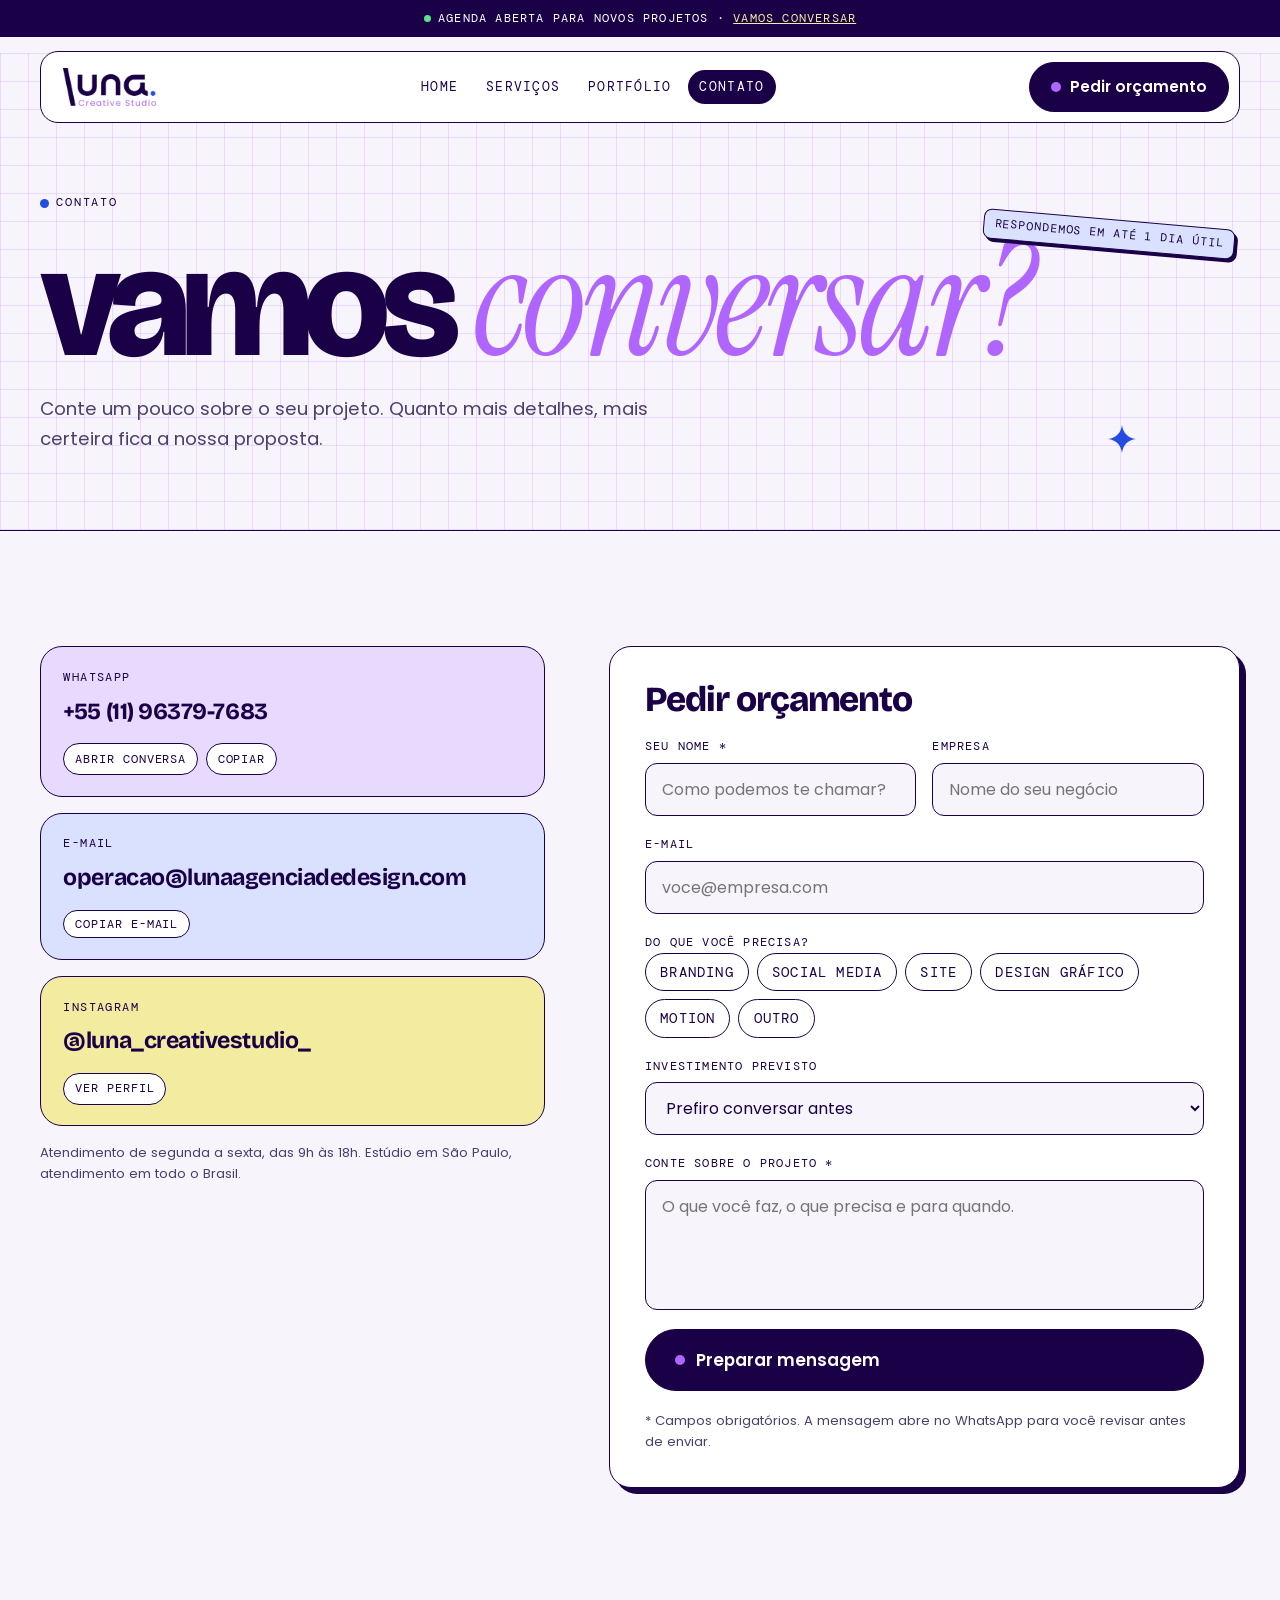
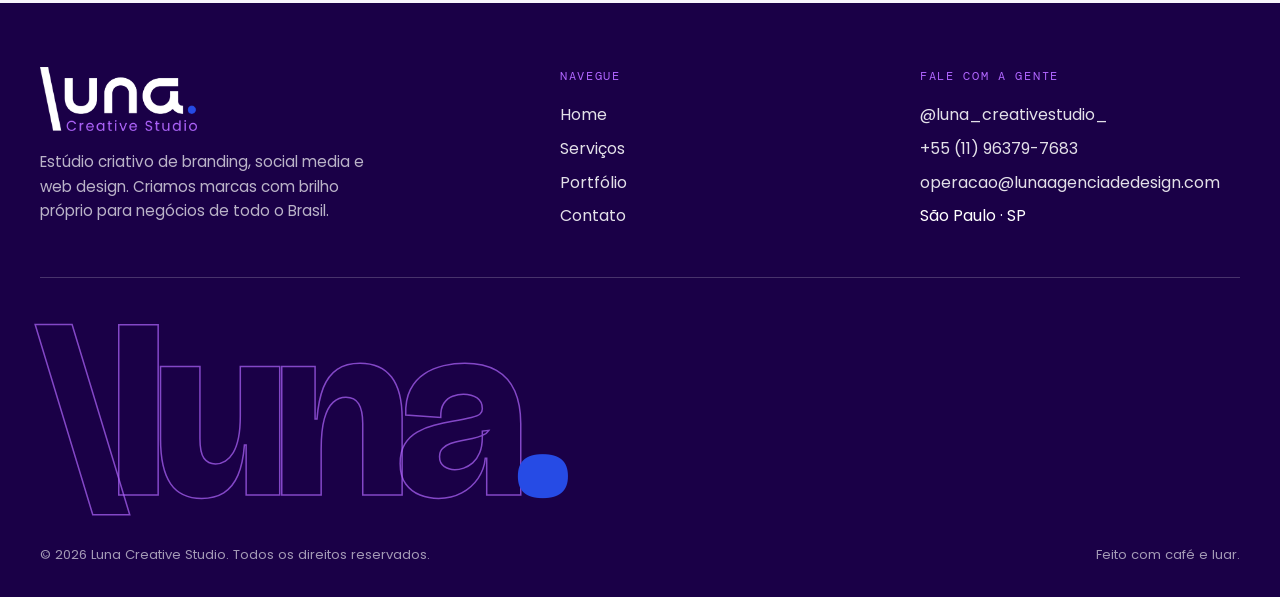
==== contato.html @ 19e63050 "Cria site da Luna Creative Studio: Home, Serviços, Portfólio e Contato Co-Authored-By: Claude Opus 5" ====
<!DOCTYPE html>
<html lang="pt-BR">
<head>
<meta charset="utf-8">
<meta name="viewport" content="width=device-width, initial-scale=1, viewport-fit=cover">
<title>Contato · Luna Creative Studio</title>
<meta name="description" content="Peça um orçamento para a Luna Creative Studio pelo WhatsApp, e-mail ou Instagram.">
<meta name="claude:viewport-fit-sides" content="cover">
<meta property="og:title" content="Contato · Luna Creative Studio">
<meta property="og:description" content="Peça um orçamento para a Luna Creative Studio pelo WhatsApp, e-mail ou Instagram.">
<meta property="og:image" content="assets/luna-3d.jpg">
<meta name="theme-color" content="#1a0047">
<link rel="icon" href="assets/favicon.svg" type="image/svg+xml">
<link rel="preconnect" href="https://fonts.googleapis.com">
<link rel="preconnect" href="https://fonts.gstatic.com" crossorigin>
<link rel="stylesheet" href="https://fonts.googleapis.com/css2?family=Bricolage+Grotesque:opsz,wght@12..96,300..800&family=DM+Mono:wght@400;500&family=Instrument+Serif:ital@0;1&family=Poppins:wght@400;500;600&display=swap">
<link rel="stylesheet" href="css/style.css">
</head>
<body>

<!-- ===== CABEÇALHO (igual em todas as páginas) ===== -->
<div class="topbar"><span class="dot"></span>Agenda aberta para novos projetos · <a href="contato.html">vamos conversar</a></div>
<header class="site-header">
  <div class="wrap">
    <nav class="nav" aria-label="Menu principal">
      <a class="nav__logo" href="index.html"><img src="assets/logo-luna.png" alt="Luna Creative Studio" width="955" height="389"></a>
      <button class="nav__toggle" type="button" aria-label="Abrir menu" aria-expanded="false"><span></span></button>
      <ul class="nav__links">
        <li><a href="index.html">Home</a></li>
        <li><a href="servicos.html">Serviços</a></li>
        <li><a href="portfolio.html">Portfólio</a></li>
        <li><a href="contato.html" aria-current="page">Contato</a></li>
        <li class="nav__mobile-cta"><a href="contato.html">Pedir orçamento →</a></li>
      </ul>
      <a class="btn btn--dark nav__cta" href="contato.html">Pedir orçamento</a>
    </nav>
  </div>
</header>

<main>
<section class="page-hero grid-paper">
  <div class="wrap page-hero__inner">
    <svg class="deco deco--star1" viewBox="0 0 24 24" aria-hidden="true"><path d="M12 0c1 7 5 11 12 12-7 1-11 5-12 12-1-7-5-11-12-12 7-1 11-5 12-12z" fill="#264be5"/></svg>
    <span class="sticker">Respondemos em até 1 dia útil</span>
    <span class="eyebrow">Contato</span>
    <h1 class="page-hero__title">vamos <span class="serif">conversar?</span></h1>
    <p class="lead">Conte um pouco sobre o seu projeto. Quanto mais detalhes, mais certeira fica a nossa proposta.</p>
  </div>
</section>

<section class="section">
  <div class="wrap contact">
    <div class="contact-cards">
      <div class="contact-card">
        <span class="contact-card__label">WhatsApp</span>
        <span class="contact-card__value">+55 (11) 96379-7683</span>
        <div class="contact-card__actions">
          <a class="mini-btn" href="https://wa.me/5511963797683" target="_blank" rel="noopener">Abrir conversa</a>
          <button class="mini-btn" type="button" data-copy="+55 11 96379-7683">Copiar</button>
        </div>
      </div>
      <div class="contact-card">
        <span class="contact-card__label">E-mail</span>
        <span class="contact-card__value">operacao@lunaagenciadedesign.com</span>
        <div class="contact-card__actions">
          <button class="mini-btn" type="button" data-copy="operacao@lunaagenciadedesign.com">Copiar e-mail</button>
        </div>
      </div>
      <div class="contact-card">
        <span class="contact-card__label">Instagram</span>
        <span class="contact-card__value">@luna_creativestudio_</span>
        <div class="contact-card__actions">
          <a class="mini-btn" href="https://instagram.com/luna_creativestudio_" target="_blank" rel="noopener">Ver perfil</a>
        </div>
      </div>
      <p class="form__note">Atendimento de segunda a sexta, das 9h às 18h. Estúdio em São Paulo, atendimento em todo o Brasil.</p>
    </div>

    <form class="form" id="form-contato" novalidate>
      <h2>Pedir orçamento</h2>
      <div class="form__row">
        <div class="field"><label for="nome">Seu nome *</label><input id="nome" name="nome" type="text" autocomplete="name" placeholder="Como podemos te chamar?"></div>
        <div class="field"><label for="empresa">Empresa</label><input id="empresa" name="empresa" type="text" autocomplete="organization" placeholder="Nome do seu negócio"></div>
      </div>
      <div class="field"><label for="email">E-mail</label><input id="email" name="email" type="email" autocomplete="email" placeholder="voce@empresa.com"></div>
      <fieldset class="field">
        <legend>Do que você precisa?</legend>
        <div class="pills">
          <label class="pill"><input type="checkbox" id="s-branding" name="servico" value="Branding"><span>Branding</span></label>
          <label class="pill"><input type="checkbox" id="s-social" name="servico" value="Social media"><span>Social media</span></label>
          <label class="pill"><input type="checkbox" id="s-web" name="servico" value="Site"><span>Site</span></label>
          <label class="pill"><input type="checkbox" id="s-grafico" name="servico" value="Design gráfico"><span>Design gráfico</span></label>
          <label class="pill"><input type="checkbox" id="s-motion" name="servico" value="Motion"><span>Motion</span></label>
          <label class="pill"><input type="checkbox" id="s-outro" name="servico" value="Outro"><span>Outro</span></label>
        </div>
      </fieldset>
      <div class="field">
        <label for="orcamento">Investimento previsto</label>
        <select id="orcamento" name="orcamento">
          <option value="">Prefiro conversar antes</option>
          <option>Até R$ 3 mil</option>
          <option>R$ 3 mil a R$ 8 mil</option>
          <option>R$ 8 mil a R$ 15 mil</option>
          <option>Acima de R$ 15 mil</option>
        </select>
      </div>
      <div class="field"><label for="mensagem">Conte sobre o projeto *</label><textarea id="mensagem" name="mensagem" placeholder="O que você faz, o que precisa e para quando."></textarea></div>
      <p class="form__error" role="alert" hidden></p>
      <button class="btn btn--dark btn--big" type="submit">Preparar mensagem</button>
      <div class="form__done" id="form-done" hidden>
        <strong>Sua mensagem está pronta.</strong>
        <span>Toque no botão abaixo para enviá-la pelo WhatsApp da Luna.</span>
        <a class="btn btn--dark" href="#" target="_blank" rel="noopener">Enviar pelo WhatsApp</a>
      </div>
      <p class="form__note">* Campos obrigatórios. A mensagem abre no WhatsApp para você revisar antes de enviar.</p>
    </form>
  </div>
</section>
</main>

<!-- ===== RODAPÉ (igual em todas as páginas) ===== -->
<footer class="site-footer">
  <div class="wrap">
    <div class="footer__grid">
      <div class="footer__brand">
        <img src="assets/logo-luna-branco.png" alt="Luna Creative Studio" width="955" height="389" loading="lazy">
        <p>Estúdio criativo de branding, social media e web design. Criamos marcas com brilho próprio para negócios de todo o Brasil.</p>
      </div>
      <div>
        <p class="footer__title">Navegue</p>
        <ul class="footer__list">
          <li><a href="index.html">Home</a></li>
          <li><a href="servicos.html">Serviços</a></li>
          <li><a href="portfolio.html">Portfólio</a></li>
          <li><a href="contato.html">Contato</a></li>
        </ul>
      </div>
      <div>
        <p class="footer__title">Fale com a gente</p>
        <ul class="footer__list">
          <li><a href="https://instagram.com/luna_creativestudio_" target="_blank" rel="noopener">@luna_creativestudio_</a></li>
          <li><a href="https://wa.me/5511963797683" target="_blank" rel="noopener">+55 (11) 96379-7683</a></li>
          <li><a href="mailto:operacao@lunaagenciadedesign.com">operacao@lunaagenciadedesign.com</a></li>
          <li>São Paulo · SP</li>
        </ul>
      </div>
    </div>
    <p class="footer__big" aria-hidden="true">\luna<span>.</span></p>
    <div class="footer__bottom">
      <span>© <span data-year>2026</span> Luna Creative Studio. Todos os direitos reservados.</span>
      <span>Feito com café e luar.</span>
    </div>
  </div>
</footer>
<script src="js/main.js"></script>
</body>
</html>
---- css/style.css ----
/* =========================================================
   LUNA CREATIVE STUDIO — estilos do site
   Conceito: "papel quadriculado de estúdio" + adesivos + tipografia grande.
   O ponto azul do logo vira o motivo que se repete nos botões.
   ========================================================= */

:root {
  /* Cores da marca (tiradas do logo) */
  --ink: #1a0047;        /* roxo profundo do "luna" */
  --lilac: #b065fe;      /* lilás do "Creative Studio" */
  --blue: #264be5;       /* azul do ponto */
  /* Tons de apoio */
  --paper: #f7f4fc;      /* fundo claro levemente lilás */
  --lilac-soft: #e7d9ff;
  --blue-soft: #d9e1ff;
  --moon: #f2eba0;       /* amarelo-lua, usado com moderação */
  --white: #ffffff;
  --line: rgba(26, 0, 71, 0.10);
  --muted: #4d3f6b;

  /* Fontes */
  --f-display: "Bricolage Grotesque", "Poppins", system-ui, sans-serif;
  --f-serif: "Instrument Serif", Georgia, "Times New Roman", serif;
  --f-body: "Poppins", system-ui, -apple-system, "Segoe UI", sans-serif;
  --f-mono: "DM Mono", ui-monospace, "SFMono-Regular", Menlo, monospace;

  --radius: 22px;
  --border: 1.5px solid var(--ink);
  --shadow: 4px 4px 0 var(--ink);
  color-scheme: light;
}

* { box-sizing: border-box; }
html { scroll-behavior: smooth; }
body {
  margin: 0;
  background: var(--paper);
  color: var(--ink);
  font-family: var(--f-body);
  font-size: 16px;
  line-height: 1.6;
  -webkit-font-smoothing: antialiased;
  overflow-x: hidden;
}
img { max-width: 100%; display: block; }
a { color: inherit; }
h1, h2, h3, h4 { margin: 0; text-wrap: balance; line-height: 1.02; }
p { margin: 0; }
:focus-visible { outline: 3px solid var(--blue); outline-offset: 3px; border-radius: 6px; }

.wrap {
  width: 100%;
  max-width: 1240px;
  margin-inline: auto;
  padding-left: max(20px, env(safe-area-inset-left, 0px));
  padding-right: max(20px, env(safe-area-inset-right, 0px));
}

/* ---------- Tipografia utilitária ---------- */
.eyebrow {
  font-family: var(--f-mono);
  font-size: 0.78rem;
  letter-spacing: 0.14em;
  text-transform: uppercase;
  display: inline-flex;
  align-items: center;
  gap: 0.6em;
}
.eyebrow::before {
  content: "";
  width: 9px; height: 9px;
  border-radius: 50%;
  background: var(--blue);
}
.serif { font-family: var(--f-serif); font-style: italic; font-weight: 400; letter-spacing: -0.01em; }
.section-title {
  font-family: var(--f-display);
  font-weight: 800;
  font-size: clamp(2.2rem, 5.5vw, 4.4rem);
  letter-spacing: -0.035em;
}
.section-title .serif { font-size: 1.08em; color: var(--lilac); }
.lead { font-size: clamp(1.02rem, 1.5vw, 1.15rem); color: var(--muted); max-width: 58ch; }

/* ---------- Fundo quadriculado ---------- */
.grid-paper {
  background-color: var(--paper);
  background-image:
    linear-gradient(rgba(176, 101, 254, 0.18) 1px, transparent 1px),
    linear-gradient(90deg, rgba(176, 101, 254, 0.18) 1px, transparent 1px);
  background-size: 28px 28px;
}

/* ---------- Botões (o ponto azul do logo) ---------- */
.btn {
  display: inline-flex;
  align-items: center;
  gap: 0.65em;
  padding: 0.8em 1.35em;
  border: var(--border);
  border-radius: 999px;
  background: var(--white);
  color: var(--ink);
  font-family: var(--f-body);
  font-weight: 600;
  font-size: 0.95rem;
  text-decoration: none;
  cursor: pointer;
  transition: transform 0.18s ease, box-shadow 0.18s ease, background 0.18s ease;
  white-space: nowrap;
}
.btn::before {
  content: "";
  width: 10px; height: 10px;
  border-radius: 50%;
  background: var(--blue);
  flex: none;
  transition: transform 0.25s ease;
}
.btn:hover { transform: translate(-2px, -2px); box-shadow: var(--shadow); }
.btn:hover::before { transform: scale(1.35); }
.btn--dark { background: var(--ink); color: var(--white); }
.btn--dark::before { background: var(--lilac); }
.btn--dark:hover { box-shadow: 4px 4px 0 var(--lilac); }
.btn--lilac { background: var(--lilac); color: var(--ink); }
.btn--big { font-size: 1.05rem; padding: 1em 1.7em; }

/* ---------- Adesivos / etiquetas ---------- */
.sticker {
  display: inline-block;
  font-family: var(--f-mono);
  font-size: 0.72rem;
  line-height: 1.35;
  letter-spacing: 0.08em;
  text-transform: uppercase;
  padding: 0.55em 0.9em;
  border: var(--border);
  border-radius: 8px;
  background: var(--blue-soft);
  box-shadow: 3px 3px 0 var(--ink);
}
.sticker--lilac { background: var(--lilac-soft); }
.sticker--moon { background: var(--moon); }
.chip {
  display: inline-block;
  font-family: var(--f-mono);
  font-size: 0.72rem;
  letter-spacing: 0.08em;
  text-transform: uppercase;
  padding: 0.35em 0.8em;
  border: 1px solid currentColor;
  border-radius: 999px;
}

/* =========================================================
   CABEÇALHO
   ========================================================= */
.topbar {
  background: var(--ink);
  color: var(--white);
  font-family: var(--f-mono);
  font-size: 0.75rem;
  letter-spacing: 0.1em;
  text-transform: uppercase;
  text-align: center;
  padding: 0.55rem 1rem;
}
.topbar a { color: var(--moon); }
.topbar .dot { display: inline-block; width: 7px; height: 7px; border-radius: 50%; background: #5ee08a; margin-right: 0.6em; vertical-align: middle; animation: pulse 2s infinite; }
@keyframes pulse { 50% { opacity: 0.3; } }

.site-header {
  position: sticky;
  top: env(safe-area-inset-top, 0px);
  z-index: 50;
  padding-block: 14px;
  pointer-events: none;
}
.nav {
  pointer-events: auto;
  display: flex;
  align-items: center;
  justify-content: space-between;
  gap: 1.5rem;
  background: var(--white);
  border: var(--border);
  border-radius: 18px;
  padding: 10px 10px 10px 22px;
}
.nav__logo img { height: 38px; width: auto; }
.nav__links { display: flex; align-items: center; gap: 0.3rem; list-style: none; margin: 0; padding: 0; }
.nav__links a {
  display: block;
  font-family: var(--f-mono);
  font-size: 0.8rem;
  letter-spacing: 0.1em;
  text-transform: uppercase;
  text-decoration: none;
  padding: 0.55em 0.9em;
  border-radius: 999px;
  transition: background 0.15s;
}
.nav__links a:hover { background: var(--lilac-soft); }
.nav__links a[aria-current="page"] { background: var(--ink); color: var(--white); }
.nav__toggle {
  display: none;
  border: var(--border);
  background: var(--paper);
  border-radius: 12px;
  width: 46px; height: 46px;
  cursor: pointer;
  position: relative;
}
.nav__toggle span, .nav__toggle span::before, .nav__toggle span::after {
  position: absolute; left: 12px; right: 12px; height: 2px; background: var(--ink); content: ""; transition: transform 0.2s;
}
.nav__toggle span { top: 50%; }
.nav__toggle span::before { top: -6px; left: 0; right: 0; }
.nav__toggle span::after { top: 6px; left: 0; right: 0; }
.nav.is-open .nav__toggle span { background: transparent; }
.nav.is-open .nav__toggle span::before { transform: translateY(6px) rotate(45deg); }
.nav.is-open .nav__toggle span::after { transform: translateY(-6px) rotate(-45deg); }

@media (max-width: 860px) {
  .nav { flex-wrap: wrap; padding-left: 16px; }
  .nav__toggle { display: block; }
  .nav__cta { display: none; }
  .nav__links {
    display: none;
    width: 100%;
    flex-direction: column;
    align-items: stretch;
    padding-block: 0.5rem 0.4rem;
  }
  .nav.is-open .nav__links { display: flex; }
  .nav__links a { font-size: 1rem; padding: 0.8em 1em; }
  .nav__links .nav__mobile-cta { display: block; margin-top: 0.4rem; }
}
.nav__mobile-cta { display: none; }

/* =========================================================
   HOME — HERO
   ========================================================= */
.hero {
  position: relative;
  margin-top: -84px;          /* fica atrás do cabeçalho */
  padding-top: 130px;
  padding-bottom: 70px;
  overflow: hidden;
  border-bottom: var(--border);
}
.hero__inner { position: relative; display: grid; gap: 2rem; }
.hero__title {
  font-family: var(--f-display);
  font-weight: 800;
  font-size: clamp(3.2rem, 11vw, 9.5rem);
  letter-spacing: -0.055em;
  line-height: 0.9;
  max-width: 11ch;
}
.hero__title .serif {
  font-size: 1.12em;
  letter-spacing: -0.03em;
  color: var(--ink);
  position: relative;
  padding-inline: 0.08em;
  background: linear-gradient(transparent 22%, var(--lilac-soft) 22%, var(--lilac-soft) 88%, transparent 88%);
}
.hero__title .dot { color: var(--blue); }
.hero__bottom {
  display: flex;
  flex-wrap: wrap;
  align-items: flex-end;
  justify-content: space-between;
  gap: 2rem;
}
.hero__bottom .lead { color: var(--ink); max-width: 44ch; }
.hero__actions { display: flex; flex-wrap: wrap; gap: 0.8rem; }

.hero__note {
  position: absolute;
  top: 6%;
  right: 4%;
  transform: rotate(4deg);
  max-width: 220px;
}
.hero__tag { position: absolute; left: 66%; top: 38%; transform: rotate(-6deg); }

/* Selo giratório */
.badge {
  position: absolute;
  right: 6%;
  bottom: 22%;
  width: clamp(120px, 14vw, 170px);
  aspect-ratio: 1;
  max-width: 100%;
}
.badge svg { width: 100%; height: 100%; animation: spin 18s linear infinite; }
.badge__center {
  position: absolute; inset: 0; margin: auto;
  width: 38%; height: 38%;
  border-radius: 50%;
  background: var(--blue);
  border: var(--border);
}
@keyframes spin { to { transform: rotate(360deg); } }

/* Lua e estrelas decorativas */
.deco { position: absolute; pointer-events: none; }
.deco--moon { width: 64px; top: 20%; left: 66%; animation: float 6s ease-in-out infinite; }
.deco--star1 { width: 28px; top: 62%; left: 4%; animation: twinkle 3s ease-in-out infinite; }
.deco--star2 { width: 20px; top: 12%; left: 40%; animation: twinkle 4s ease-in-out infinite 1s; }
@keyframes float { 50% { transform: translateY(-10px) rotate(-6deg); } }
@keyframes twinkle { 50% { transform: scale(0.6) rotate(45deg); opacity: 0.6; } }

@media (max-width: 860px) {
  .hero { padding-top: 120px; }
  .hero__note { position: static; transform: rotate(-2deg); justify-self: start; order: -1; }
  .hero__tag { display: none; }
  .badge { right: 0; bottom: auto; top: 0; width: 84px; }
  .hero .deco--moon, .hero .deco--star1 { display: none; }
}

/* ---------- Faixa rolante ---------- */
.marquee {
  background: var(--ink);
  color: var(--white);
  overflow: hidden;
  border-bottom: var(--border);
  padding-block: 0.9rem;
}
.marquee--lilac { background: var(--lilac); color: var(--ink); }
.marquee__track {
  display: flex;
  width: max-content;
  animation: marquee 32s linear infinite;
}
.marquee__group { display: flex; align-items: center; gap: 2rem; padding-right: 2rem; }
.marquee__item {
  font-family: var(--f-display);
  font-weight: 700;
  font-size: clamp(1.1rem, 2.2vw, 1.6rem);
  letter-spacing: -0.01em;
  white-space: nowrap;
}
.marquee__item.serif { font-family: var(--f-serif); font-weight: 400; font-size: clamp(1.3rem, 2.6vw, 1.9rem); }
.marquee__sep { width: 12px; height: 12px; border-radius: 50%; background: var(--blue); flex: none; }
.marquee--lilac .marquee__sep { background: var(--ink); }
@keyframes marquee { to { transform: translateX(-50%); } }

/* =========================================================
   SEÇÕES GERAIS
   ========================================================= */
.section { padding-block: clamp(4rem, 9vw, 7.5rem); }
.section__head {
  display: flex;
  flex-wrap: wrap;
  align-items: flex-end;
  justify-content: space-between;
  gap: 1.5rem 3rem;
  margin-bottom: clamp(2rem, 5vw, 3.5rem);
}
.section__head > div { display: grid; gap: 1rem; min-width: 0; }

/* ---------- Sobre (home) ---------- */
.about { display: grid; grid-template-columns: 1.25fr 1fr; gap: clamp(2rem, 5vw, 4.5rem); align-items: center; }
.about__statement {
  font-family: var(--f-display);
  font-weight: 600;
  font-size: clamp(1.6rem, 3.3vw, 2.6rem);
  line-height: 1.18;
  letter-spacing: -0.025em;
  margin-top: 1.2rem;
}
.hl { padding: 0 0.25em; border-radius: 0.4em; border: 1.5px solid var(--ink); white-space: nowrap; }
.hl--lilac { background: var(--lilac-soft); }
.hl--blue { background: var(--blue-soft); }
.hl--moon { background: var(--moon); }
.about__visual { position: relative; }
.about__visual img {
  border: var(--border);
  border-radius: var(--radius);
  height: auto;
  width: 100%;
}
.about__visual .sticker { position: absolute; left: -14px; bottom: 26px; transform: rotate(-5deg); }
.stats { display: grid; grid-template-columns: repeat(3, 1fr); gap: 1rem; margin-top: 2.4rem; }
.stat { border-top: var(--border); padding-top: 0.8rem; }
.stat__num { font-family: var(--f-display); font-weight: 800; font-size: clamp(2rem, 4vw, 2.9rem); letter-spacing: -0.04em; line-height: 1; }
.stat__label { font-size: 0.85rem; color: var(--muted); margin-top: 0.3rem; }
@media (max-width: 860px) {
  .about { grid-template-columns: 1fr; }
  .about__visual { max-width: 460px; }
}

/* ---------- Cartões de serviço (home) ---------- */
.service-cards { display: grid; grid-template-columns: repeat(3, 1fr); gap: 1.2rem; }
.service-card {
  display: flex;
  flex-direction: column;
  gap: 1rem;
  border: var(--border);
  border-radius: var(--radius);
  padding: 1.6rem;
  text-decoration: none;
  transition: transform 0.2s, box-shadow 0.2s;
  min-width: 0;
}
.service-card:hover { transform: translate(-3px, -3px) rotate(-0.6deg); box-shadow: 6px 6px 0 var(--ink); }
.service-card--lilac { background: var(--lilac-soft); }
.service-card--blue { background: var(--blue-soft); }
.service-card--moon { background: var(--moon); }
.service-card__art {
  height: 170px;
  border: var(--border);
  border-radius: 14px;
  background: var(--white);
  position: relative;
  overflow: hidden;
}
.service-card h3 { font-family: var(--f-display); font-weight: 800; font-size: 1.7rem; letter-spacing: -0.03em; }
.service-card p { font-size: 0.95rem; color: var(--muted); }
.service-card__more { margin-top: auto; font-family: var(--f-mono); font-size: 0.78rem; letter-spacing: 0.1em; text-transform: uppercase; display: flex; align-items: center; gap: 0.5em; }
.service-card__more::after { content: "→"; transition: transform 0.2s; }
.service-card:hover .service-card__more::after { transform: translateX(5px); }
@media (max-width: 900px) { .service-cards { grid-template-columns: 1fr; } .service-card__art { height: 150px; } }

/* Ilustrações geométricas dentro dos cartões */
.art-shape { position: absolute; border: var(--border); }
.art-brand .s1 { width: 90px; height: 90px; border-radius: 50%; background: var(--lilac); left: 18%; top: 22%; }
.art-brand .s2 { width: 90px; height: 90px; background: var(--blue); left: 42%; top: 34%; border-radius: 0 50% 50% 50%; }
.art-brand .s3 { width: 46px; height: 46px; background: var(--moon); right: 14%; top: 18%; transform: rotate(18deg); }
.art-social .s1 { width: 92px; height: 130px; border-radius: 14px; background: var(--paper); left: 14%; top: 28px; transform: rotate(-8deg); }
.art-social .s2 { width: 92px; height: 130px; border-radius: 14px; background: var(--lilac); left: 38%; top: 16px; transform: rotate(4deg); }
.art-social .s3 { width: 92px; height: 130px; border-radius: 14px; background: var(--ink); right: 10%; top: 34px; transform: rotate(10deg); }
.art-social .heart { position: absolute; left: 47%; top: 52px; color: var(--white); font-size: 2rem; transform: rotate(4deg); }
.art-web .s1 { left: 10%; right: 10%; top: 24px; bottom: -2px; border-radius: 12px 12px 0 0; background: var(--paper); }
.art-web .bar { position: absolute; left: 10%; right: 10%; top: 24px; height: 24px; border-bottom: var(--border); display: flex; gap: 5px; align-items: center; padding-left: 10px; }
.art-web .bar i { width: 8px; height: 8px; border-radius: 50%; border: 1.5px solid var(--ink); }
.art-web .s2 { left: 18%; top: 64px; width: 40%; height: 14px; border-radius: 99px; background: var(--ink); border: 0; }
.art-web .s3 { left: 18%; top: 88px; width: 28%; height: 10px; border-radius: 99px; background: var(--lilac); border: 0; }
.art-web .s4 { right: 18%; top: 62px; width: 64px; height: 64px; border-radius: 50%; background: var(--blue); }

/* =========================================================
   PORTFÓLIO — cartões de projeto
   ========================================================= */
.projects { display: grid; grid-template-columns: repeat(2, 1fr); gap: 1.4rem; }
.projects--three { grid-template-columns: repeat(3, 1fr); }
.project { display: flex; flex-direction: column; gap: 0.9rem; text-decoration: none; min-width: 0; }
.project[hidden] { display: none !important; }
.project__thumb {
  position: relative;
  aspect-ratio: 4 / 3;
  max-width: 100%;
  border: var(--border);
  border-radius: var(--radius);
  overflow: hidden;
  display: grid;
  place-items: center;
  transition: transform 0.25s, box-shadow 0.25s;
}
.project:hover .project__thumb { transform: translate(-3px, -3px); box-shadow: 6px 6px 0 var(--ink); }
.project__thumb .chip { position: absolute; top: 14px; left: 14px; background: var(--white); color: var(--ink); border-color: var(--ink); }
.project__meta { display: flex; justify-content: space-between; align-items: baseline; gap: 1rem; }
.project__name { font-family: var(--f-display); font-weight: 700; font-size: 1.35rem; letter-spacing: -0.02em; }
.project__type { font-family: var(--f-mono); font-size: 0.75rem; letter-spacing: 0.08em; text-transform: uppercase; color: var(--muted); text-align: right; }
.projects--offset .project:nth-child(even) { margin-top: 4rem; }
@media (max-width: 960px) { .projects--three { grid-template-columns: repeat(2, 1fr); } }
@media (max-width: 640px) {
  .projects, .projects--three { grid-template-columns: 1fr; }
  .projects--offset .project:nth-child(even) { margin-top: 0; }
}

/* Capas ilustrativas dos projetos (troque por fotos reais depois) */
.mock { width: 100%; height: 100%; display: grid; place-items: center; position: relative; }
.mock__word { position: relative; z-index: 1; line-height: 0.9; text-align: center; }
.mock--aurora { background: var(--moon); }
.mock--aurora .mock__word { font-family: var(--f-serif); font-style: italic; font-size: clamp(3rem, 8vw, 5.5rem); color: var(--ink); }
.mock--aurora::before { content: ""; position: absolute; width: 46%; aspect-ratio: 1; border-radius: 50%; background: var(--blue); bottom: -16%; }
.mock--mare { background: var(--blue); }
.mock--mare .mock__word { font-family: var(--f-display); font-weight: 800; font-size: clamp(2.6rem, 7vw, 4.8rem); color: var(--paper); letter-spacing: -0.05em; }
.mock--mare::before, .mock--mare::after { content: ""; position: absolute; left: -10%; right: -10%; height: 40%; border-radius: 50%; border-top: 2px solid var(--blue-soft); }
.mock--mare::before { bottom: -18%; }
.mock--mare::after { bottom: -26%; }
.mock--bloom { background: var(--lilac-soft); }
.mock--bloom .mock__word { font-family: var(--f-display); font-weight: 800; font-size: clamp(2.8rem, 7.5vw, 5rem); color: var(--ink); letter-spacing: -0.06em; }
.mock--bloom::before { content: ""; position: absolute; width: 34%; aspect-ratio: 1; background: var(--lilac); border-radius: 50% 50% 0 50%; top: 10%; right: 12%; transform: rotate(20deg); }
.mock--nomade { background: var(--ink); }
.mock--nomade .mock__word { font-family: var(--f-mono); font-size: clamp(1.6rem, 4vw, 2.6rem); color: var(--moon); letter-spacing: 0.2em; text-transform: uppercase; }
.mock--nomade::before { content: ""; position: absolute; inset: 16% 12%; border: 1.5px dashed var(--lilac); border-radius: 50%; }
.mock--vertice { background: var(--paper); }
.mock--vertice .mock__word { font-family: var(--f-display); font-weight: 300; font-size: clamp(2rem, 5vw, 3.2rem); letter-spacing: 0.3em; text-transform: uppercase; }
.mock--vertice::before { content: ""; position: absolute; width: 0; height: 0; border-left: 70px solid transparent; border-right: 70px solid transparent; border-bottom: 110px solid var(--blue); top: 12%; }
.mock--vertice .mock__word { margin-top: 38%; }
.mock--pulso { background: var(--lilac); }
.mock--pulso .mock__word { font-family: var(--f-display); font-weight: 800; font-style: italic; font-size: clamp(2.6rem, 7vw, 4.6rem); color: var(--ink); letter-spacing: -0.04em; }
.mock--pulso::before { content: ""; position: absolute; inset: auto 0 22% 0; height: 3px; background: repeating-linear-gradient(90deg, var(--ink) 0 22px, transparent 22px 34px); }
.mock--jabuticaba { background: #2b0a3d; }
.mock--jabuticaba .mock__word { font-family: var(--f-serif); font-size: clamp(2rem, 5vw, 3.2rem); color: var(--lilac-soft); }
.mock--jabuticaba::before { content: ""; position: absolute; width: 22%; aspect-ratio: 1; border-radius: 50%; background: var(--lilac); top: 14%; left: 18%; box-shadow: 70px 20px 0 -8px var(--blue), 30px 70px 0 -14px var(--lilac-soft); }
.mock--orbe { background: var(--blue-soft); }
.mock--orbe .mock__word { font-family: var(--f-display); font-weight: 700; font-size: clamp(2.4rem, 6vw, 4rem); color: var(--blue); letter-spacing: -0.03em; }
.mock--orbe::before { content: ""; position: absolute; width: 60%; aspect-ratio: 1; border-radius: 50%; border: 2px solid var(--blue); }
.mock--orbe::after { content: ""; position: absolute; width: 18px; height: 18px; border-radius: 50%; background: var(--ink); top: 20%; right: 24%; }
.mock--ninho { background: var(--moon); }
.mock--ninho .mock__word { font-family: var(--f-display); font-weight: 800; font-size: clamp(2.6rem, 7vw, 4.4rem); color: var(--blue); letter-spacing: -0.03em; }
.mock--ninho::before { content: ""; position: absolute; width: 50%; height: 30%; border-radius: 0 0 999px 999px; border: 2px solid var(--ink); border-top: 0; bottom: 14%; }

/* Filtros do portfólio */
.filters { display: flex; flex-wrap: wrap; gap: 0.6rem; margin-bottom: 2.2rem; }
.filter {
  font-family: var(--f-mono);
  font-size: 0.8rem;
  letter-spacing: 0.08em;
  text-transform: uppercase;
  padding: 0.6em 1.1em;
  border: var(--border);
  border-radius: 999px;
  background: var(--white);
  color: var(--ink);
  cursor: pointer;
  transition: background 0.15s;
}
.filter:hover { background: var(--lilac-soft); }
.filter[aria-pressed="true"] { background: var(--ink); color: var(--white); }

/* =========================================================
   PROCESSO (seção escura com a textura do PSD)
   ========================================================= */
.dark {
  position: relative;
  background: var(--ink) url("../assets/textura-luna.jpg") center / cover no-repeat;
  color: var(--white);
  border-block: var(--border);
}
.dark::before { content: ""; position: absolute; inset: 0; background: linear-gradient(180deg, rgba(26, 0, 71, 0.55), rgba(16, 0, 40, 0.92)); }
.dark > .wrap { position: relative; }
.dark .lead { color: rgba(255, 255, 255, 0.78); }
.dark .section-title .serif { color: var(--lilac); }
.steps { display: grid; grid-template-columns: repeat(4, 1fr); gap: 1rem; list-style: none; margin: 0; padding: 0; counter-reset: step; }
.step {
  border: 1.5px solid rgba(255, 255, 255, 0.35);
  border-radius: var(--radius);
  padding: 1.5rem;
  background: rgba(255, 255, 255, 0.05);
  backdrop-filter: blur(6px);
  display: grid;
  gap: 0.7rem;
  align-content: start;
  min-width: 0;
}
.step__num { font-family: var(--f-serif); font-style: italic; font-size: 3.4rem; line-height: 1; color: var(--lilac); }
.step h3 { font-family: var(--f-display); font-weight: 700; font-size: 1.35rem; letter-spacing: -0.02em; }
.step p { font-size: 0.92rem; color: rgba(255, 255, 255, 0.75); }
@media (max-width: 960px) { .steps { grid-template-columns: repeat(2, 1fr); } }
@media (max-width: 560px) { .steps { grid-template-columns: 1fr; } }

/* =========================================================
   DEPOIMENTOS
   ========================================================= */
.quotes { display: grid; grid-template-columns: repeat(3, 1fr); gap: 1.2rem; }
.quote {
  background: var(--white);
  border: var(--border);
  border-radius: var(--radius);
  padding: 1.6rem;
  display: flex;
  flex-direction: column;
  gap: 1.4rem;
  min-width: 0;
}
.quote:nth-child(2) { transform: rotate(1deg); background: var(--blue-soft); }
.quote:nth-child(3) { transform: rotate(-1deg); }
.quote__text { font-family: var(--f-display); font-weight: 500; font-size: 1.12rem; line-height: 1.45; letter-spacing: -0.01em; }
.quote__text::before { content: "“"; display: block; font-family: var(--f-serif); font-size: 4rem; line-height: 0.6; color: var(--lilac); margin-bottom: 0.4rem; }
.quote__who { margin-top: auto; display: flex; align-items: center; gap: 0.8rem; }
.avatar {
  width: 46px; height: 46px; border-radius: 50%;
  border: var(--border);
  display: grid; place-items: center;
  font-family: var(--f-display); font-weight: 800;
  background: var(--lilac-soft);
  flex: none;
}
.quote__name { font-weight: 600; font-size: 0.95rem; line-height: 1.2; }
.quote__role { font-size: 0.82rem; color: var(--muted); }
@media (max-width: 900px) { .quotes { grid-template-columns: 1fr; } .quote { transform: none !important; } }

/* =========================================================
   CHAMADA FINAL (CTA)
   ========================================================= */
.cta-band { padding-block: clamp(4rem, 9vw, 7rem); border-top: var(--border); text-align: left; }
.cta-band__inner { display: grid; gap: 2rem; justify-items: start; position: relative; }
.cta-band__title {
  font-family: var(--f-display);
  font-weight: 800;
  font-size: clamp(2.8rem, 9vw, 7.5rem);
  letter-spacing: -0.05em;
  line-height: 0.92;
  max-width: 12ch;
}
.cta-band__title .serif { color: var(--blue); }
.cta-band .deco--moon { left: auto; right: 6%; top: 8%; width: 90px; }

/* =========================================================
   RODAPÉ
   ========================================================= */
.site-footer { background: var(--ink); color: var(--white); padding-top: 4rem; padding-bottom: 2rem; }
.footer__grid { display: grid; grid-template-columns: 1.5fr 1fr 1fr; gap: 2.5rem; padding-bottom: 3rem; border-bottom: 1px solid rgba(255, 255, 255, 0.2); }
.footer__brand img { height: 64px; width: auto; }
.footer__brand p { margin-top: 1.2rem; color: rgba(255, 255, 255, 0.7); max-width: 36ch; font-size: 0.95rem; }
.footer__title { font-family: var(--f-mono); font-size: 0.75rem; letter-spacing: 0.14em; text-transform: uppercase; color: var(--lilac); margin-bottom: 1rem; }
.footer__list { list-style: none; margin: 0; padding: 0; display: grid; gap: 0.5rem; }
.footer__list a { text-decoration: none; opacity: 0.88; overflow-wrap: anywhere; }
.footer__list a:hover { opacity: 1; text-decoration: underline; text-underline-offset: 3px; }
.footer__big {
  font-family: var(--f-display);
  font-weight: 800;
  font-size: clamp(4rem, 19vw, 16rem);
  letter-spacing: -0.06em;
  line-height: 0.8;
  margin-top: 2.5rem;
  color: transparent;
  -webkit-text-stroke: 1.5px rgba(176, 101, 254, 0.7);
  user-select: none;
  white-space: nowrap;
}
.footer__big span { color: var(--blue); -webkit-text-stroke: 0; }
.footer__bottom { display: flex; flex-wrap: wrap; justify-content: space-between; gap: 1rem; margin-top: 2rem; font-size: 0.82rem; color: rgba(255, 255, 255, 0.6); }
@media (max-width: 760px) { .footer__grid { grid-template-columns: 1fr; } }

/* =========================================================
   PÁGINAS INTERNAS — topo
   ========================================================= */
.page-hero { margin-top: -84px; padding-top: 140px; padding-bottom: clamp(3rem, 6vw, 5rem); border-bottom: var(--border); position: relative; overflow: hidden; }
.page-hero__inner { display: grid; gap: 1.4rem; position: relative; }
.page-hero__title {
  font-family: var(--f-display);
  font-weight: 800;
  font-size: clamp(3.4rem, 12vw, 10rem);
  letter-spacing: -0.06em;
  line-height: 0.88;
}
.page-hero__title .serif { color: var(--lilac); letter-spacing: -0.03em; }
.page-hero .sticker { position: absolute; right: 2%; top: 10%; transform: rotate(5deg); }
@media (max-width: 760px) { .page-hero .sticker { position: static; transform: rotate(-2deg); justify-self: start; } }

/* =========================================================
   SERVIÇOS — lista grande
   ========================================================= */
.service-list { border-top: var(--border); }
.service-item { border-bottom: var(--border); }
.service-item summary {
  list-style: none;
  cursor: pointer;
  display: grid;
  grid-template-columns: auto 1fr auto;
  align-items: center;
  gap: 1.5rem;
  padding-block: 1.6rem;
  transition: padding 0.2s;
}
.service-item summary::-webkit-details-marker { display: none; }
.service-item summary:hover { padding-left: 0.8rem; }
.service-item__tag { width: 54px; height: 54px; border-radius: 50%; border: var(--border); display: grid; place-items: center; flex: none; }
.service-item__tag svg { width: 26px; height: 26px; }
.service-item__name { font-family: var(--f-display); font-weight: 800; font-size: clamp(1.6rem, 4.2vw, 3.2rem); letter-spacing: -0.04em; line-height: 1; min-width: 0; }
.service-item__name small { display: block; font-family: var(--f-body); font-weight: 400; font-size: 0.95rem; letter-spacing: 0; color: var(--muted); margin-top: 0.5rem; line-height: 1.4; }
.service-item__icon { width: 46px; height: 46px; border-radius: 50%; border: var(--border); display: grid; place-items: center; font-size: 1.5rem; transition: transform 0.25s, background 0.2s; flex: none; background: var(--white); }
.service-item[open] .service-item__icon { transform: rotate(45deg); background: var(--blue); color: var(--white); }
.service-item__body { display: grid; grid-template-columns: 1fr 1fr; gap: 2rem; padding: 0 0 2.2rem calc(54px + 1.5rem); }
.service-item__body p { color: var(--muted); max-width: 52ch; }
.deliverables { display: flex; flex-wrap: wrap; gap: 0.5rem; align-content: start; list-style: none; margin: 0; padding: 0; }
.deliverables li { font-size: 0.85rem; padding: 0.4em 0.9em; border: 1px solid var(--ink); border-radius: 999px; background: var(--white); }
@media (max-width: 760px) {
  .service-item summary { grid-template-columns: 1fr auto; }
  .service-item__tag { display: none; }
  .service-item__body { grid-template-columns: 1fr; padding-left: 0; }
}

/* FAQ */
.faq { display: grid; grid-template-columns: 1fr 1.6fr; gap: clamp(2rem, 5vw, 4rem); }
.faq__list { display: grid; gap: 0.8rem; }
.faq details { border: var(--border); border-radius: 16px; background: var(--white); }
.faq summary { cursor: pointer; list-style: none; padding: 1.1rem 1.3rem; font-weight: 600; display: flex; justify-content: space-between; gap: 1rem; }
.faq summary::-webkit-details-marker { display: none; }
.faq summary::after { content: "+"; font-family: var(--f-mono); font-size: 1.3rem; line-height: 1; transition: transform 0.2s; }
.faq details[open] summary::after { transform: rotate(45deg); }
.faq details p { padding: 0 1.3rem 1.2rem; color: var(--muted); }
@media (max-width: 860px) { .faq { grid-template-columns: 1fr; } }

/* =========================================================
   CONTATO
   ========================================================= */
.contact { display: grid; grid-template-columns: 1fr 1.25fr; gap: clamp(2rem, 5vw, 4rem); align-items: start; }
.contact-cards { display: grid; gap: 1rem; }
.contact-card {
  border: var(--border);
  border-radius: var(--radius);
  padding: 1.3rem 1.4rem;
  display: grid;
  gap: 0.35rem;
  background: var(--white);
  min-width: 0;
}
.contact-card:nth-child(1) { background: var(--lilac-soft); }
.contact-card:nth-child(2) { background: var(--blue-soft); }
.contact-card:nth-child(3) { background: var(--moon); }
.contact-card__label { font-family: var(--f-mono); font-size: 0.74rem; letter-spacing: 0.12em; text-transform: uppercase; }
.contact-card__value { font-family: var(--f-display); font-weight: 700; font-size: clamp(1.1rem, 2.2vw, 1.45rem); letter-spacing: -0.02em; overflow-wrap: anywhere; user-select: all; }
.contact-card__actions { display: flex; flex-wrap: wrap; gap: 0.5rem; margin-top: 0.5rem; }
.mini-btn { font-family: var(--f-mono); font-size: 0.74rem; letter-spacing: 0.08em; text-transform: uppercase; padding: 0.45em 0.9em; border: 1px solid var(--ink); border-radius: 999px; background: var(--white); color: var(--ink); text-decoration: none; cursor: pointer; }
.mini-btn:hover { background: var(--ink); color: var(--white); }

.form {
  border: var(--border);
  border-radius: var(--radius);
  background: var(--white);
  padding: clamp(1.4rem, 3vw, 2.2rem);
  display: grid;
  gap: 1.2rem;
  box-shadow: 6px 6px 0 var(--ink);
}
.form h2 { font-family: var(--f-display); font-weight: 800; font-size: clamp(1.6rem, 3vw, 2.2rem); letter-spacing: -0.03em; }
.form__row { display: grid; grid-template-columns: 1fr 1fr; gap: 1rem; }
.field { display: grid; gap: 0.4rem; min-width: 0; }
.field label, .field legend { font-family: var(--f-mono); font-size: 0.75rem; letter-spacing: 0.1em; text-transform: uppercase; padding: 0; }
.field input, .field textarea, .field select {
  width: 100%;
  font: inherit;
  color: var(--ink);
  background: var(--paper);
  border: 1.5px solid var(--ink);
  border-radius: 12px;
  padding: 0.8em 1em;
}
.field textarea { min-height: 130px; resize: vertical; }
.field input:focus, .field textarea:focus, .field select:focus { outline: none; border-color: var(--blue); box-shadow: 0 0 0 3px var(--blue-soft); }
fieldset.field { border: 0; margin: 0; padding: 0; }
.pills { display: flex; flex-wrap: wrap; gap: 0.5rem; }
.pill { position: relative; }
.pill input { position: absolute; inset: 0; width: 100%; height: 100%; margin: 0; opacity: 0; pointer-events: none; }
.pill span { display: inline-block; padding: 0.5em 1em; border: 1.5px solid var(--ink); border-radius: 999px; font-size: 0.88rem; cursor: pointer; transition: background 0.15s; background: var(--white); }
.pill input:checked + span { background: var(--lilac); }
.pill input:focus-visible + span { outline: 3px solid var(--blue); outline-offset: 2px; }
.form__note { font-size: 0.82rem; color: var(--muted); }
.form__error { color: #b3122e; font-size: 0.88rem; font-weight: 500; }
.form__done { display: grid; gap: 1rem; justify-items: start; padding: 1.2rem; border: 1.5px dashed var(--ink); border-radius: 16px; background: var(--lilac-soft); }
.form__done strong { font-family: var(--f-display); font-size: 1.3rem; }
@media (max-width: 900px) { .contact { grid-template-columns: 1fr; } }
@media (max-width: 520px) { .form__row { grid-template-columns: 1fr; } }

/* ---------- Movimento reduzido ---------- */
@media (prefers-reduced-motion: reduce) {
  *, *::before, *::after { animation: none !important; transition: none !important; }
  html { scroll-behavior: auto; }
}

/* ---------- Ajustes finos ---------- */
[hidden] { display: none !important; }
.page-hero .deco--moon { left: auto; right: 3%; top: auto; bottom: -10%; width: 72px; }
.page-hero .deco--star2 { top: 2%; left: 30%; }
.page-hero .deco--star1 { top: auto; bottom: 0; left: auto; right: 10%; }
.mock--jabuticaba::before { width: 14%; top: 10%; left: 30%; box-shadow: 56px 14px 0 -6px var(--blue), 26px 46px 0 -10px var(--lilac-soft); }
.mock--jabuticaba .mock__word { margin-top: 30%; }
@media (max-width: 760px) {
  .page-hero .deco--moon, .cta-band .deco--moon { display: none; }
}
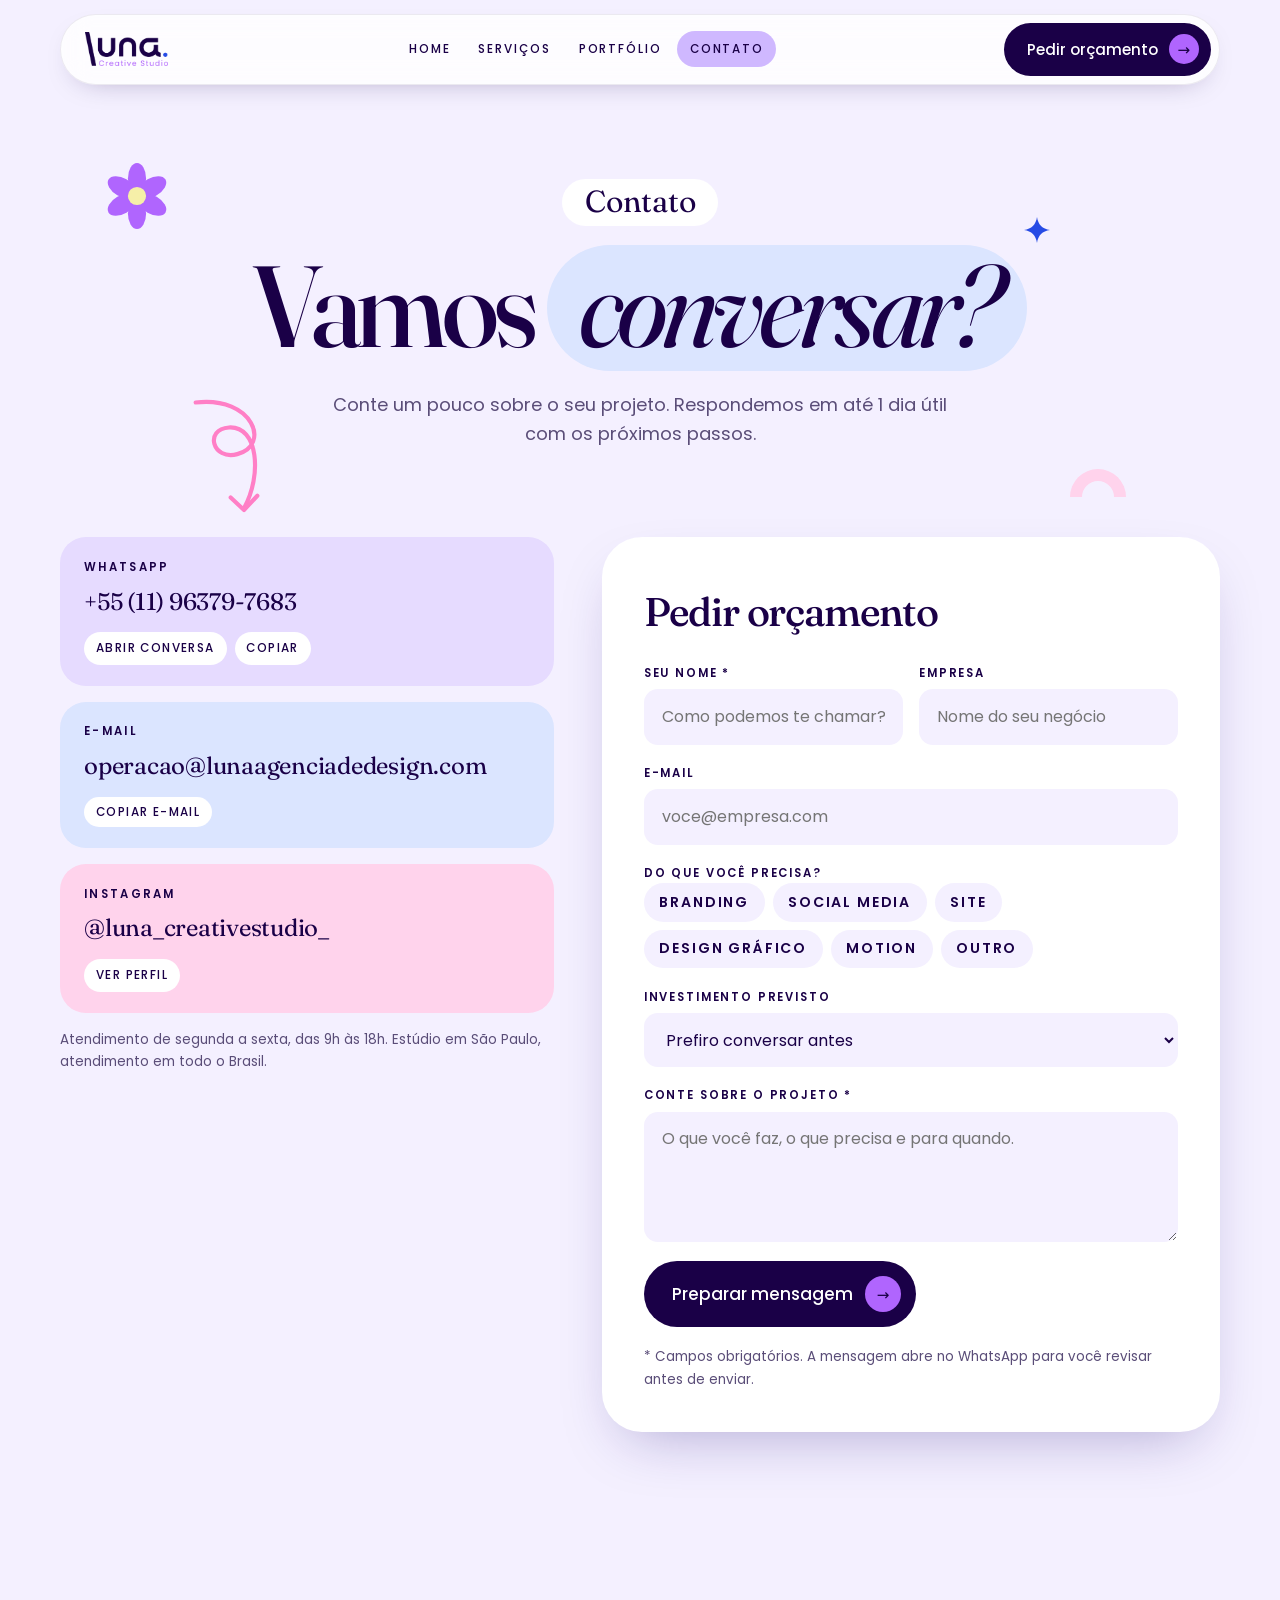
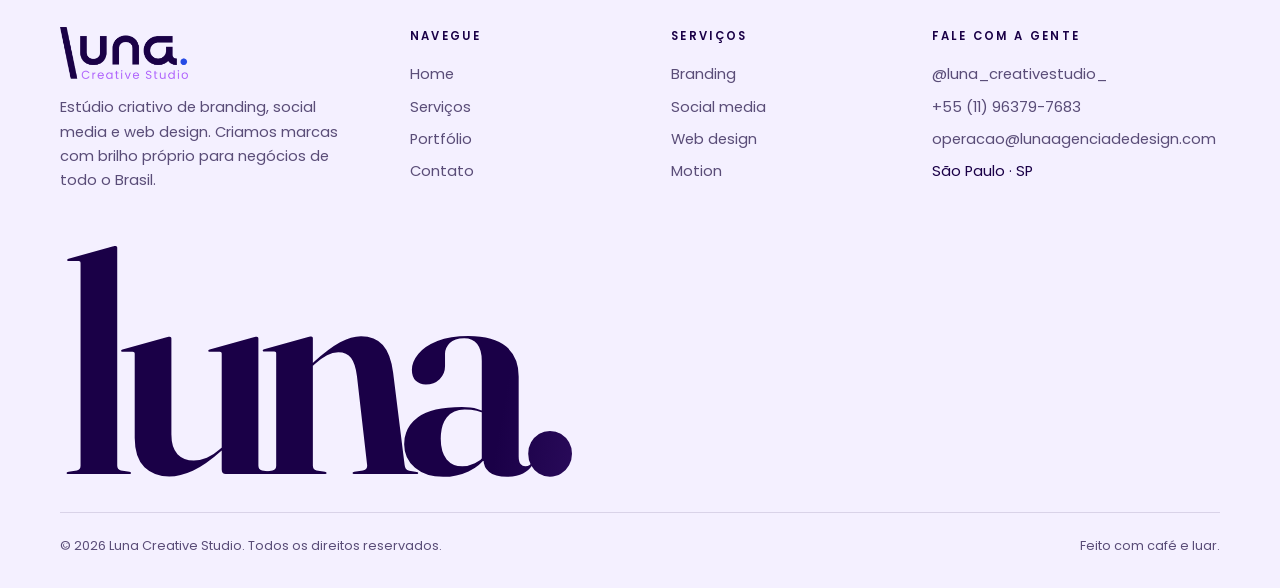
==== commit 5a1fc285: "Novo visual playful com logo 3D, animações na rolagem e interações Co-Authored-By: Claude Opus 5.5 <" ====
--- a/contato.html
+++ b/contato.html
@@ -9,17 +9,16 @@
 <meta property="og:title" content="Contato · Luna Creative Studio">
 <meta property="og:description" content="Peça um orçamento para a Luna Creative Studio pelo WhatsApp, e-mail ou Instagram.">
 <meta property="og:image" content="assets/luna-3d.jpg">
-<meta name="theme-color" content="#1a0047">
+<meta name="theme-color" content="#f4f0ff">
 <link rel="icon" href="assets/favicon.svg" type="image/svg+xml">
 <link rel="preconnect" href="https://fonts.googleapis.com">
 <link rel="preconnect" href="https://fonts.gstatic.com" crossorigin>
-<link rel="stylesheet" href="https://fonts.googleapis.com/css2?family=Bricolage+Grotesque:opsz,wght@12..96,300..800&family=DM+Mono:wght@400;500&family=Instrument+Serif:ital@0;1&family=Poppins:wght@400;500;600&display=swap">
+<link rel="stylesheet" href="https://fonts.googleapis.com/css2?family=Fraunces:ital,opsz,wght@0,9..144,300..700;1,9..144,300..700&family=Poppins:wght@300;400;500;600&display=swap">
 <link rel="stylesheet" href="css/style.css">
 </head>
 <body>
 
 <!-- ===== CABEÇALHO (igual em todas as páginas) ===== -->
-<div class="topbar"><span class="dot"></span>Agenda aberta para novos projetos · <a href="contato.html">vamos conversar</a></div>
 <header class="site-header">
   <div class="wrap">
     <nav class="nav" aria-label="Menu principal">
@@ -30,27 +29,29 @@
         <li><a href="servicos.html">Serviços</a></li>
         <li><a href="portfolio.html">Portfólio</a></li>
         <li><a href="contato.html" aria-current="page">Contato</a></li>
-        <li class="nav__mobile-cta"><a href="contato.html">Pedir orçamento →</a></li>
+        <li class="nav__mobile-cta"><a href="contato.html">Pedir orçamento</a></li>
       </ul>
-      <a class="btn btn--dark nav__cta" href="contato.html">Pedir orçamento</a>
+      <a class="btn nav__cta" href="contato.html">Pedir orçamento <span class="btn__arrow" aria-hidden="true">→</span></a>
     </nav>
   </div>
 </header>
 
 <main>
-<section class="page-hero grid-paper">
+<section class="page-hero">
+  <svg class="shape flower " data-parallax="0.2" viewBox="0 0 100 100" aria-hidden="true"><g fill="#b065fe"><ellipse cx="50" cy="25" rx="13" ry="22" transform="rotate(0 50 50)"/><ellipse cx="50" cy="25" rx="13" ry="22" transform="rotate(60 50 50)"/><ellipse cx="50" cy="25" rx="13" ry="22" transform="rotate(120 50 50)"/><ellipse cx="50" cy="25" rx="13" ry="22" transform="rotate(180 50 50)"/><ellipse cx="50" cy="25" rx="13" ry="22" transform="rotate(240 50 50)"/><ellipse cx="50" cy="25" rx="13" ry="22" transform="rotate(300 50 50)"/></g><circle cx="50" cy="50" r="13" fill="#f6efa8"/></svg>
+  <span class="shape arch arch--pink" data-parallax="0.25" aria-hidden="true"></span>
+  <svg class="shape sparkle " data-parallax="0.3" viewBox="0 0 24 24" aria-hidden="true"><path d="M12 0c1 7 5 11 12 12-7 1-11 5-12 12-1-7-5-11-12-12 7-1 11-5 12-12z" fill="#264be5"/></svg>
+  <svg class="shape squiggle " data-parallax="0.12" viewBox="0 0 120 150" fill="none" aria-hidden="true"><path d="M20 8 C 90 0, 110 60, 70 70 C 40 78, 30 40, 60 38 C 95 36, 100 95, 78 135" stroke="#ff7fc6" stroke-width="5" stroke-linecap="round"/><path d="M62 122 L 78 137 L 94 120" stroke="#ff7fc6" stroke-width="5" stroke-linecap="round" stroke-linejoin="round"/></svg>
   <div class="wrap page-hero__inner">
-    <svg class="deco deco--star1" viewBox="0 0 24 24" aria-hidden="true"><path d="M12 0c1 7 5 11 12 12-7 1-11 5-12 12-1-7-5-11-12-12 7-1 11-5 12-12z" fill="#264be5"/></svg>
-    <span class="sticker">Respondemos em até 1 dia útil</span>
-    <span class="eyebrow">Contato</span>
-    <h1 class="page-hero__title">vamos <span class="serif">conversar?</span></h1>
-    <p class="lead">Conte um pouco sobre o seu projeto. Quanto mais detalhes, mais certeira fica a nossa proposta.</p>
+    <span class="tag" style="background:var(--white)">Contato</span>
+    <h1 class="page-hero__title">Vamos <span class="pill-hl pill-hl--ice"><em>conversar?</em></span></h1>
+    <p class="lead">Conte um pouco sobre o seu projeto. Respondemos em até 1 dia útil com os próximos passos.</p>
   </div>
 </section>
 
-<section class="section">
+<section class="section" style="padding-top:1rem">
   <div class="wrap contact">
-    <div class="contact-cards">
+    <div class="contact-cards reveal reveal--left">
       <div class="contact-card">
         <span class="contact-card__label">WhatsApp</span>
         <span class="contact-card__value">+55 (11) 96379-7683</span>
@@ -62,21 +63,17 @@
       <div class="contact-card">
         <span class="contact-card__label">E-mail</span>
         <span class="contact-card__value">operacao@lunaagenciadedesign.com</span>
-        <div class="contact-card__actions">
-          <button class="mini-btn" type="button" data-copy="operacao@lunaagenciadedesign.com">Copiar e-mail</button>
-        </div>
+        <div class="contact-card__actions"><button class="mini-btn" type="button" data-copy="operacao@lunaagenciadedesign.com">Copiar e-mail</button></div>
       </div>
       <div class="contact-card">
         <span class="contact-card__label">Instagram</span>
         <span class="contact-card__value">@luna_creativestudio_</span>
-        <div class="contact-card__actions">
-          <a class="mini-btn" href="https://instagram.com/luna_creativestudio_" target="_blank" rel="noopener">Ver perfil</a>
-        </div>
+        <div class="contact-card__actions"><a class="mini-btn" href="https://instagram.com/luna_creativestudio_" target="_blank" rel="noopener">Ver perfil</a></div>
       </div>
-      <p class="form__note">Atendimento de segunda a sexta, das 9h às 18h. Estúdio em São Paulo, atendimento em todo o Brasil.</p>
+      <p class="note">Atendimento de segunda a sexta, das 9h às 18h. Estúdio em São Paulo, atendimento em todo o Brasil.</p>
     </div>
 
-    <form class="form" id="form-contato" novalidate>
+    <form class="form reveal reveal--right" id="form-contato" novalidate>
       <h2>Pedir orçamento</h2>
       <div class="form__row">
         <div class="field"><label for="nome">Seu nome *</label><input id="nome" name="nome" type="text" autocomplete="name" placeholder="Como podemos te chamar?"></div>
@@ -106,13 +103,13 @@
       </div>
       <div class="field"><label for="mensagem">Conte sobre o projeto *</label><textarea id="mensagem" name="mensagem" placeholder="O que você faz, o que precisa e para quando."></textarea></div>
       <p class="form__error" role="alert" hidden></p>
-      <button class="btn btn--dark btn--big" type="submit">Preparar mensagem</button>
+      <div><button class="btn btn--big" type="submit">Preparar mensagem <span class="btn__arrow" aria-hidden="true">→</span></button></div>
       <div class="form__done" id="form-done" hidden>
         <strong>Sua mensagem está pronta.</strong>
         <span>Toque no botão abaixo para enviá-la pelo WhatsApp da Luna.</span>
-        <a class="btn btn--dark" href="#" target="_blank" rel="noopener">Enviar pelo WhatsApp</a>
+        <a class="btn" href="#" target="_blank" rel="noopener">Enviar pelo WhatsApp <span class="btn__arrow" aria-hidden="true">→</span></a>
       </div>
-      <p class="form__note">* Campos obrigatórios. A mensagem abre no WhatsApp para você revisar antes de enviar.</p>
+      <p class="note">* Campos obrigatórios. A mensagem abre no WhatsApp para você revisar antes de enviar.</p>
     </form>
   </div>
 </section>
@@ -123,7 +120,7 @@
   <div class="wrap">
     <div class="footer__grid">
       <div class="footer__brand">
-        <img src="assets/logo-luna-branco.png" alt="Luna Creative Studio" width="955" height="389" loading="lazy">
+        <img src="assets/logo-luna.png" alt="Luna Creative Studio" width="955" height="389" loading="lazy">
         <p>Estúdio criativo de branding, social media e web design. Criamos marcas com brilho próprio para negócios de todo o Brasil.</p>
       </div>
       <div>
@@ -136,6 +133,15 @@
         </ul>
       </div>
       <div>
+        <p class="footer__title">Serviços</p>
+        <ul class="footer__list">
+          <li><a href="servicos.html#branding">Branding</a></li>
+          <li><a href="servicos.html#social">Social media</a></li>
+          <li><a href="servicos.html#web">Web design</a></li>
+          <li><a href="servicos.html#motion">Motion</a></li>
+        </ul>
+      </div>
+      <div>
         <p class="footer__title">Fale com a gente</p>
         <ul class="footer__list">
           <li><a href="https://instagram.com/luna_creativestudio_" target="_blank" rel="noopener">@luna_creativestudio_</a></li>
@@ -145,7 +151,7 @@
         </ul>
       </div>
     </div>
-    <p class="footer__big" aria-hidden="true">\luna<span>.</span></p>
+    <p class="footer__big" aria-hidden="true">luna.</p>
     <div class="footer__bottom">
       <span>© <span data-year>2026</span> Luna Creative Studio. Todos os direitos reservados.</span>
       <span>Feito com café e luar.</span>
--- a/css/style.css
+++ b/css/style.css
@@ -1,32 +1,34 @@
 /* =========================================================
-   LUNA CREATIVE STUDIO — estilos do site
-   Conceito: "papel quadriculado de estúdio" + adesivos + tipografia grande.
-   O ponto azul do logo vira o motivo que se repete nos botões.
+   LUNA CREATIVE STUDIO — estilos do site (v2: "playful & bold")
+   Conceito: painéis lavanda arredondados sobre um céu claro,
+   destaques em pílula, formas soltas desenhadas à mão e o logo em 3D.
    ========================================================= */
 
 :root {
-  /* Cores da marca (tiradas do logo) */
-  --ink: #1a0047;        /* roxo profundo do "luna" */
-  --lilac: #b065fe;      /* lilás do "Creative Studio" */
+  /* Cores da marca (do logo) */
+  --ink: #1a0047;        /* roxo profundo */
+  --lilac: #b065fe;      /* lilás */
   --blue: #264be5;       /* azul do ponto */
-  /* Tons de apoio */
-  --paper: #f7f4fc;      /* fundo claro levemente lilás */
-  --lilac-soft: #e7d9ff;
-  --blue-soft: #d9e1ff;
-  --moon: #f2eba0;       /* amarelo-lua, usado com moderação */
+  /* Tons pastel de apoio */
+  --sky: #f4f0ff;        /* fundo geral */
   --white: #ffffff;
-  --line: rgba(26, 0, 71, 0.10);
-  --muted: #4d3f6b;
+  --lav: #e6dbff;        /* painel lavanda */
+  --lav-2: #cfb8ff;
+  --ice: #dbe5ff;        /* painel azul-gelo */
+  --pink: #ffd3ec;       /* rosa das pílulas */
+  --butter: #f6efa8;     /* amarelo-lua */
+  --muted: #5a4d78;
+  --line: rgba(26, 0, 71, 0.12);
 
   /* Fontes */
-  --f-display: "Bricolage Grotesque", "Poppins", system-ui, sans-serif;
-  --f-serif: "Instrument Serif", Georgia, "Times New Roman", serif;
+  --f-display: "Fraunces", "Georgia", "Times New Roman", serif;
   --f-body: "Poppins", system-ui, -apple-system, "Segoe UI", sans-serif;
-  --f-mono: "DM Mono", ui-monospace, "SFMono-Regular", Menlo, monospace;
-
-  --radius: 22px;
-  --border: 1.5px solid var(--ink);
-  --shadow: 4px 4px 0 var(--ink);
+
+  --r-lg: 40px;
+  --r-md: 26px;
+  --r-sm: 16px;
+  --shadow-soft: 0 24px 60px -24px rgba(38, 20, 120, 0.35);
+  --ease: cubic-bezier(0.22, 1, 0.36, 1);
   color-scheme: light;
 }
 
@@ -34,185 +36,151 @@
 html { scroll-behavior: smooth; }
 body {
   margin: 0;
-  background: var(--paper);
+  background: var(--sky);
   color: var(--ink);
   font-family: var(--f-body);
   font-size: 16px;
-  line-height: 1.6;
+  line-height: 1.65;
   -webkit-font-smoothing: antialiased;
   overflow-x: hidden;
 }
-img { max-width: 100%; display: block; }
+img { max-width: 100%; display: block; height: auto; }
 a { color: inherit; }
-h1, h2, h3, h4 { margin: 0; text-wrap: balance; line-height: 1.02; }
+h1, h2, h3, h4 { margin: 0; text-wrap: balance; font-weight: 500; }
 p { margin: 0; }
-:focus-visible { outline: 3px solid var(--blue); outline-offset: 3px; border-radius: 6px; }
+[hidden] { display: none !important; }
+:focus-visible { outline: 3px solid var(--blue); outline-offset: 3px; border-radius: 8px; }
 
 .wrap {
   width: 100%;
-  max-width: 1240px;
+  max-width: 1200px;
   margin-inline: auto;
   padding-left: max(20px, env(safe-area-inset-left, 0px));
   padding-right: max(20px, env(safe-area-inset-right, 0px));
 }
 
-/* ---------- Tipografia utilitária ---------- */
-.eyebrow {
-  font-family: var(--f-mono);
-  font-size: 0.78rem;
-  letter-spacing: 0.14em;
+/* ---------- Tipografia ---------- */
+.label {
+  font-size: 0.74rem;
+  font-weight: 500;
+  letter-spacing: 0.22em;
   text-transform: uppercase;
-  display: inline-flex;
-  align-items: center;
-  gap: 0.6em;
-}
-.eyebrow::before {
-  content: "";
-  width: 9px; height: 9px;
-  border-radius: 50%;
-  background: var(--blue);
-}
-.serif { font-family: var(--f-serif); font-style: italic; font-weight: 400; letter-spacing: -0.01em; }
-.section-title {
+  color: var(--ink);
+}
+.title {
   font-family: var(--f-display);
-  font-weight: 800;
-  font-size: clamp(2.2rem, 5.5vw, 4.4rem);
-  letter-spacing: -0.035em;
-}
-.section-title .serif { font-size: 1.08em; color: var(--lilac); }
-.lead { font-size: clamp(1.02rem, 1.5vw, 1.15rem); color: var(--muted); max-width: 58ch; }
-
-/* ---------- Fundo quadriculado ---------- */
-.grid-paper {
-  background-color: var(--paper);
-  background-image:
-    linear-gradient(rgba(176, 101, 254, 0.18) 1px, transparent 1px),
-    linear-gradient(90deg, rgba(176, 101, 254, 0.18) 1px, transparent 1px);
-  background-size: 28px 28px;
-}
-
-/* ---------- Botões (o ponto azul do logo) ---------- */
+  font-weight: 500;
+  font-size: clamp(2.3rem, 5.2vw, 4.2rem);
+  line-height: 1.02;
+  letter-spacing: -0.03em;
+}
+.title em, .hero__title em, .page-hero__title em { font-style: italic; font-weight: 400; }
+.lead { font-size: clamp(1rem, 1.4vw, 1.12rem); color: var(--muted); max-width: 56ch; }
+.center { text-align: center; margin-inline: auto; }
+
+/* Destaque em pílula (como nas referências) */
+.pill-hl {
+  display: inline-block;
+  padding: 0 0.28em 0.04em;
+  border-radius: 999px;
+  background: var(--pink);
+  line-height: 1.05;
+}
+.pill-hl--lav { background: var(--lav-2); }
+.pill-hl--ice { background: var(--ice); }
+.pill-hl--butter { background: var(--butter); }
+.tag {
+  display: inline-block;
+  font-family: var(--f-display);
+  font-size: clamp(1.3rem, 2.4vw, 1.9rem);
+  padding: 0.15em 0.75em 0.2em;
+  border-radius: 999px;
+  background: var(--pink);
+  line-height: 1.2;
+}
+
+/* ---------- Botões ---------- */
 .btn {
   display: inline-flex;
   align-items: center;
-  gap: 0.65em;
-  padding: 0.8em 1.35em;
-  border: var(--border);
+  gap: 0.7em;
+  padding: 0.75em 0.8em 0.75em 1.5em;
+  border: 0;
   border-radius: 999px;
-  background: var(--white);
-  color: var(--ink);
+  background: var(--ink);
+  color: var(--white);
   font-family: var(--f-body);
-  font-weight: 600;
+  font-weight: 500;
   font-size: 0.95rem;
   text-decoration: none;
   cursor: pointer;
-  transition: transform 0.18s ease, box-shadow 0.18s ease, background 0.18s ease;
   white-space: nowrap;
-}
-.btn::before {
-  content: "";
-  width: 10px; height: 10px;
+  transition: transform 0.35s var(--ease), box-shadow 0.35s var(--ease);
+}
+.btn__arrow {
+  width: 30px; height: 30px;
   border-radius: 50%;
-  background: var(--blue);
-  flex: none;
-  transition: transform 0.25s ease;
-}
-.btn:hover { transform: translate(-2px, -2px); box-shadow: var(--shadow); }
-.btn:hover::before { transform: scale(1.35); }
-.btn--dark { background: var(--ink); color: var(--white); }
-.btn--dark::before { background: var(--lilac); }
-.btn--dark:hover { box-shadow: 4px 4px 0 var(--lilac); }
-.btn--lilac { background: var(--lilac); color: var(--ink); }
-.btn--big { font-size: 1.05rem; padding: 1em 1.7em; }
-
-/* ---------- Adesivos / etiquetas ---------- */
-.sticker {
-  display: inline-block;
-  font-family: var(--f-mono);
-  font-size: 0.72rem;
-  line-height: 1.35;
-  letter-spacing: 0.08em;
-  text-transform: uppercase;
-  padding: 0.55em 0.9em;
-  border: var(--border);
-  border-radius: 8px;
-  background: var(--blue-soft);
-  box-shadow: 3px 3px 0 var(--ink);
-}
-.sticker--lilac { background: var(--lilac-soft); }
-.sticker--moon { background: var(--moon); }
-.chip {
-  display: inline-block;
-  font-family: var(--f-mono);
-  font-size: 0.72rem;
-  letter-spacing: 0.08em;
-  text-transform: uppercase;
-  padding: 0.35em 0.8em;
-  border: 1px solid currentColor;
-  border-radius: 999px;
-}
+  display: grid; place-items: center;
+  background: var(--lilac);
+  color: var(--ink);
+  font-size: 0.95rem;
+  transition: transform 0.35s var(--ease), background 0.2s;
+}
+.btn:hover { transform: translateY(-3px); box-shadow: 0 14px 30px -12px rgba(38, 75, 229, 0.6); }
+.btn:hover .btn__arrow { transform: rotate(-45deg); background: var(--blue); color: var(--white); }
+.btn--light { background: var(--white); color: var(--ink); box-shadow: 0 0 0 1.5px var(--ink) inset; }
+.btn--light .btn__arrow { background: var(--pink); }
+.btn--big { font-size: 1.05rem; padding: 0.9em 0.9em 0.9em 1.7em; }
+.btn--big .btn__arrow { width: 36px; height: 36px; }
 
 /* =========================================================
    CABEÇALHO
    ========================================================= */
-.topbar {
-  background: var(--ink);
-  color: var(--white);
-  font-family: var(--f-mono);
-  font-size: 0.75rem;
-  letter-spacing: 0.1em;
-  text-transform: uppercase;
-  text-align: center;
-  padding: 0.55rem 1rem;
-}
-.topbar a { color: var(--moon); }
-.topbar .dot { display: inline-block; width: 7px; height: 7px; border-radius: 50%; background: #5ee08a; margin-right: 0.6em; vertical-align: middle; animation: pulse 2s infinite; }
-@keyframes pulse { 50% { opacity: 0.3; } }
-
 .site-header {
   position: sticky;
   top: env(safe-area-inset-top, 0px);
-  z-index: 50;
+  z-index: 60;
   padding-block: 14px;
-  pointer-events: none;
 }
 .nav {
-  pointer-events: auto;
   display: flex;
   align-items: center;
   justify-content: space-between;
-  gap: 1.5rem;
-  background: var(--white);
-  border: var(--border);
-  border-radius: 18px;
-  padding: 10px 10px 10px 22px;
-}
-.nav__logo img { height: 38px; width: auto; }
-.nav__links { display: flex; align-items: center; gap: 0.3rem; list-style: none; margin: 0; padding: 0; }
+  gap: 1rem;
+  background: rgba(255, 255, 255, 0.82);
+  backdrop-filter: blur(14px) saturate(1.4);
+  -webkit-backdrop-filter: blur(14px) saturate(1.4);
+  border: 1px solid rgba(26, 0, 71, 0.08);
+  border-radius: 999px;
+  padding: 8px 8px 8px 24px;
+  box-shadow: 0 10px 30px -18px rgba(26, 0, 71, 0.4);
+}
+.nav__logo img { height: 34px; width: auto; }
+.nav__links { display: flex; align-items: center; gap: 0.2rem; list-style: none; margin: 0; padding: 0; }
 .nav__links a {
   display: block;
-  font-family: var(--f-mono);
-  font-size: 0.8rem;
-  letter-spacing: 0.1em;
+  font-size: 0.74rem;
+  font-weight: 500;
+  letter-spacing: 0.16em;
   text-transform: uppercase;
   text-decoration: none;
-  padding: 0.55em 0.9em;
+  padding: 0.7em 1.05em;
   border-radius: 999px;
-  transition: background 0.15s;
-}
-.nav__links a:hover { background: var(--lilac-soft); }
-.nav__links a[aria-current="page"] { background: var(--ink); color: var(--white); }
+  transition: background 0.2s;
+}
+.nav__links a:hover { background: var(--lav); }
+.nav__links a[aria-current="page"] { background: var(--lav-2); }
 .nav__toggle {
   display: none;
-  border: var(--border);
-  background: var(--paper);
-  border-radius: 12px;
+  border: 0;
+  background: var(--lav);
+  border-radius: 50%;
   width: 46px; height: 46px;
   cursor: pointer;
   position: relative;
 }
 .nav__toggle span, .nav__toggle span::before, .nav__toggle span::after {
-  position: absolute; left: 12px; right: 12px; height: 2px; background: var(--ink); content: ""; transition: transform 0.2s;
+  position: absolute; left: 13px; right: 13px; height: 2px; background: var(--ink); content: ""; transition: transform 0.25s;
 }
 .nav__toggle span { top: 50%; }
 .nav__toggle span::before { top: -6px; left: 0; right: 0; }
@@ -220,471 +188,593 @@
 .nav.is-open .nav__toggle span { background: transparent; }
 .nav.is-open .nav__toggle span::before { transform: translateY(6px) rotate(45deg); }
 .nav.is-open .nav__toggle span::after { transform: translateY(-6px) rotate(-45deg); }
-
-@media (max-width: 860px) {
-  .nav { flex-wrap: wrap; padding-left: 16px; }
+.nav__mobile-cta { display: none; }
+@media (max-width: 880px) {
+  .nav { flex-wrap: wrap; border-radius: 28px; padding-left: 18px; }
   .nav__toggle { display: block; }
   .nav__cta { display: none; }
-  .nav__links {
-    display: none;
-    width: 100%;
-    flex-direction: column;
-    align-items: stretch;
-    padding-block: 0.5rem 0.4rem;
-  }
+  .nav__links { display: none; width: 100%; flex-direction: column; align-items: stretch; padding: 0.3rem 0 0.5rem; }
   .nav.is-open .nav__links { display: flex; }
-  .nav__links a { font-size: 1rem; padding: 0.8em 1em; }
-  .nav__links .nav__mobile-cta { display: block; margin-top: 0.4rem; }
-}
-.nav__mobile-cta { display: none; }
-
-/* =========================================================
-   HOME — HERO
+  .nav__links a { font-size: 0.95rem; padding: 0.85em 1em; }
+  .nav__links .nav__mobile-cta { display: block; }
+  .nav__mobile-cta a { background: var(--ink); color: var(--white); text-align: center; }
+}
+
+/* =========================================================
+   FORMAS DECORATIVAS
+   ========================================================= */
+.shape { position: absolute; pointer-events: none; z-index: 0; }
+.flower { width: 70px; animation: spin 26s linear infinite; }
+.arch {
+  width: 56px; height: 28px;
+  border: 12px solid var(--ice);
+  border-bottom: 0;
+  border-radius: 56px 56px 0 0;
+}
+.arch--pink { border-color: var(--pink); }
+.arch--lilac { border-color: var(--lav-2); }
+.sparkle { width: 26px; animation: twinkle 3.5s ease-in-out infinite; }
+.squiggle { width: 120px; overflow: visible; }
+.squiggle path { stroke-dasharray: 600; stroke-dashoffset: 0; }
+.squiggle.is-drawing path { animation: draw 1.6s var(--ease) both; }
+@keyframes draw { from { stroke-dashoffset: 600; } to { stroke-dashoffset: 0; } }
+@keyframes spin { to { transform: rotate(360deg); } }
+@keyframes twinkle { 50% { transform: scale(0.55) rotate(45deg); opacity: 0.6; } }
+@keyframes bob { 50% { transform: translateY(-12px); } }
+
+/* Paralaxe: o JS atualiza --py em cada forma conforme a rolagem */
+[data-parallax] { translate: 0 var(--py, 0px); }
+
+/* =========================================================
+   HERO — palco 3D
    ========================================================= */
 .hero {
   position: relative;
-  margin-top: -84px;          /* fica atrás do cabeçalho */
-  padding-top: 130px;
-  padding-bottom: 70px;
-  overflow: hidden;
-  border-bottom: var(--border);
-}
-.hero__inner { position: relative; display: grid; gap: 2rem; }
+  padding-top: clamp(2.5rem, 6vw, 4.5rem);
+  padding-bottom: 2rem;
+  text-align: center;
+  isolation: isolate;
+}
+.hero__inner { position: relative; display: grid; justify-items: center; gap: 1.4rem; }
 .hero__title {
   font-family: var(--f-display);
-  font-weight: 800;
-  font-size: clamp(3.2rem, 11vw, 9.5rem);
-  letter-spacing: -0.055em;
-  line-height: 0.9;
-  max-width: 11ch;
-}
-.hero__title .serif {
-  font-size: 1.12em;
-  letter-spacing: -0.03em;
-  color: var(--ink);
-  position: relative;
-  padding-inline: 0.08em;
-  background: linear-gradient(transparent 22%, var(--lilac-soft) 22%, var(--lilac-soft) 88%, transparent 88%);
-}
-.hero__title .dot { color: var(--blue); }
-.hero__bottom {
-  display: flex;
-  flex-wrap: wrap;
-  align-items: flex-end;
-  justify-content: space-between;
-  gap: 2rem;
-}
-.hero__bottom .lead { color: var(--ink); max-width: 44ch; }
-.hero__actions { display: flex; flex-wrap: wrap; gap: 0.8rem; }
-
-.hero__note {
+  font-weight: 500;
+  font-size: clamp(2.9rem, 8.4vw, 7rem);
+  line-height: 0.98;
+  letter-spacing: -0.04em;
+  max-width: 13ch;
+  position: relative;
+  z-index: 2;
+}
+.hero__title .pill-hl { padding-inline: 0.22em; }
+.hero__title .word { display: inline-block; animation: rise 1s var(--ease) both; animation-delay: calc(var(--i) * 90ms); }
+@keyframes rise { from { transform: translateY(40%) rotate(4deg); opacity: 0; } }
+.hero .lead { position: relative; z-index: 2; text-align: center; }
+.hero__actions { display: flex; flex-wrap: wrap; justify-content: center; gap: 0.8rem; position: relative; z-index: 2; }
+
+.hero .flower { top: 4%; left: 6%; }
+.hero .arch { top: 46%; left: 10%; }
+.hero .sparkle { top: 10%; right: 12%; }
+.hero .squiggle { top: 30%; right: 6%; width: 110px; }
+
+/* Palco: cartão branco com blob de gradiente + logo 3D + anel orbital */
+.stage {
+  position: relative;
+  margin-top: clamp(2rem, 5vw, 3.5rem);
+  border-radius: var(--r-lg);
+  background: var(--white);
+  height: clamp(380px, 52vw, 620px);
+  overflow: hidden;
+  box-shadow: var(--shadow-soft);
+  perspective: 1100px;
+  isolation: isolate;
+  transform: scale(var(--stage-scale, 1));
+  transform-origin: 50% 0;
+}
+.stage__blob { position: absolute; inset: -10%; z-index: 0; filter: blur(42px) saturate(1.2); opacity: 0.85; }
+.stage__blob svg { width: 100%; height: 100%; animation: sway 14s ease-in-out infinite alternate; }
+@keyframes sway {
+  0% { transform: rotate(-6deg) scale(1); }
+  50% { transform: rotate(4deg) scale(1.08) translateX(3%); }
+  100% { transform: rotate(10deg) scale(0.96) translateX(-3%); }
+}
+.stage__grain {
+  position: absolute; inset: 0; z-index: 1; opacity: 0.35; mix-blend-mode: overlay;
+  background-image: radial-gradient(rgba(255, 255, 255, 0.8) 1px, transparent 1px);
+  background-size: 4px 4px;
+}
+
+/* Logo 3D (camadas empilhadas no eixo Z) */
+.logo3d {
   position: absolute;
-  top: 6%;
-  right: 4%;
-  transform: rotate(4deg);
-  max-width: 220px;
-}
-.hero__tag { position: absolute; left: 66%; top: 38%; transform: rotate(-6deg); }
+  left: 50%; top: 50%;
+  width: min(62%, 560px);
+  aspect-ratio: 955 / 389;
+  z-index: 3;
+  transform-style: preserve-3d;
+  transform: translate(-50%, -50%) rotateX(var(--rx, 8deg)) rotateY(var(--ry, -18deg));
+  transition: transform 0.6s var(--ease);
+}
+.logo3d img { position: absolute; inset: 0; width: 100%; height: 100%; backface-visibility: visible; }
+.logo3d .layer { transform: translateZ(calc(var(--z) * -1.6px)); filter: brightness(calc(1 - var(--z) * 0.035)); }
+.logo3d .front { transform: translateZ(1px); filter: drop-shadow(0 0 0.5px rgba(255, 255, 255, 0.6)); }
+.logo3d__shadow {
+  position: absolute; left: 50%; top: 78%;
+  width: 52%; height: 40px;
+  transform: translateX(-50%);
+  background: radial-gradient(closest-side, rgba(26, 0, 71, 0.35), transparent);
+  filter: blur(8px);
+  z-index: 2;
+}
+
+/* Anel orbital: etiquetas girando em 3D ao redor do logo */
+.orbit {
+  position: absolute; left: 50%; top: 50%;
+  width: 0; height: 0;
+  z-index: 4;
+  transform-style: preserve-3d;
+  transform: rotateX(-14deg);
+}
+.orbit__ring { transform-style: preserve-3d; animation: orbit 22s linear infinite; }
+.orbit__item {
+  position: absolute;
+  left: 0; top: 0;
+  transform: rotateY(calc(var(--i) * 72deg)) translateZ(clamp(170px, 30vw, 360px)) translate(-50%, -50%);
+  white-space: nowrap;
+  padding: 0.5em 1.1em;
+  border-radius: 999px;
+  font-size: clamp(0.72rem, 1.2vw, 0.9rem);
+  font-weight: 500;
+  background: rgba(255, 255, 255, 0.86);
+  box-shadow: 0 8px 22px -10px rgba(26, 0, 71, 0.45);
+  backface-visibility: hidden;
+}
+.orbit__item::before { content: ""; display: inline-block; width: 8px; height: 8px; border-radius: 50%; background: var(--blue); margin-right: 0.5em; vertical-align: 1px; }
+@keyframes orbit { to { transform: rotateY(-360deg); } }
 
 /* Selo giratório */
 .badge {
   position: absolute;
-  right: 6%;
-  bottom: 22%;
-  width: clamp(120px, 14vw, 170px);
+  width: clamp(96px, 11vw, 140px);
   aspect-ratio: 1;
+  z-index: 5;
+  right: 4%;
+  bottom: 6%;
+}
+.badge svg { width: 100%; height: 100%; animation: spin 20s linear infinite; }
+.badge__core {
+  position: absolute; inset: 0; margin: auto;
+  width: 44%; height: 44%;
+  border-radius: 50%;
+  background: var(--ice);
+  display: grid; place-items: center;
+}
+.badge__core svg { width: 60%; height: 60%; animation: none; }
+
+/* Cartões flutuantes no palco */
+.float-card {
+  position: absolute;
+  z-index: 5;
+  background: rgba(255, 255, 255, 0.9);
+  border-radius: var(--r-sm);
+  padding: 0.8rem 1rem;
+  box-shadow: 0 14px 30px -16px rgba(26, 0, 71, 0.5);
+  display: flex;
+  align-items: center;
+  gap: 0.7rem;
+  text-align: left;
+  font-size: 0.82rem;
+  line-height: 1.3;
+  animation: bob 6s ease-in-out infinite;
+}
+.float-card strong { font-family: var(--f-display); font-size: 1.4rem; font-weight: 600; display: block; }
+.float-card--a { left: 4%; top: 8%; }
+.float-card--b { left: 5%; bottom: 8%; animation-delay: -3s; }
+.float-card__icon { width: 38px; height: 38px; border-radius: 12px; background: var(--lav); display: grid; place-items: center; flex: none; }
+
+@media (max-width: 760px) {
+  .hero .squiggle, .hero .arch { display: none; }
+  .hero .flower { width: 48px; top: 0; left: 0; }
+  .float-card--a { top: 5%; left: 4%; }
+  .float-card--b { display: none; }
+  .logo3d { width: 76%; }
+  .badge { width: 84px; right: 4%; bottom: 4%; }
+}
+
+/* ---------- Números (pílulas com avatares) ---------- */
+.stats-row { display: grid; grid-template-columns: 1.2fr 1fr auto; gap: 1rem; align-items: stretch; margin-top: 1.6rem; }
+.stat-pill {
+  display: flex; align-items: center; gap: 1rem;
+  padding: 1rem 1.6rem;
+  border-radius: 999px;
+  border: 1.5px solid var(--lav-2);
+  background: rgba(255, 255, 255, 0.7);
+  min-width: 0;
+  text-align: left;
+}
+.stat-pill__num { font-family: var(--f-display); font-size: clamp(1.8rem, 3.4vw, 2.6rem); font-weight: 500; letter-spacing: -0.03em; line-height: 1; white-space: nowrap; }
+.stat-pill__num--chip { background: var(--lav); padding: 0.18em 0.45em; border-radius: 999px; }
+.stat-pill p { font-size: 0.85rem; color: var(--muted); line-height: 1.35; }
+.avatars { display: flex; flex: none; }
+.avatars span {
+  width: 44px; height: 44px; border-radius: 50%;
+  border: 3px solid var(--white);
+  margin-left: -12px;
+  display: grid; place-items: center;
+  font-weight: 600; font-size: 0.85rem;
+}
+.avatars span:first-child { margin-left: 0; }
+.scroll-hint {
+  width: 112px; aspect-ratio: 1; border-radius: 50%;
+  border: 1.5px solid var(--lav-2);
+  display: grid; place-items: center;
+  position: relative;
+  text-decoration: none;
+  background: rgba(255, 255, 255, 0.7);
+}
+.scroll-hint svg.ring { position: absolute; inset: 6px; animation: spin 16s linear infinite; }
+.scroll-hint__arrow { width: 40px; height: 40px; border-radius: 50%; border: 1.5px solid var(--ink); display: grid; place-items: center; animation: bob 2.4s ease-in-out infinite; }
+@media (max-width: 860px) {
+  .stats-row { grid-template-columns: 1fr; }
+  .scroll-hint { display: none; }
+  .stat-pill { border-radius: var(--r-md); }
+}
+
+/* =========================================================
+   SEÇÕES E PAINÉIS
+   ========================================================= */
+.section { position: relative; padding-block: clamp(4.5rem, 9vw, 7.5rem); }
+.panel {
+  position: relative;
+  margin-inline: clamp(8px, 1.6vw, 22px);
+  border-radius: var(--r-lg);
+  padding-block: clamp(4rem, 8vw, 6.5rem);
+  isolation: isolate;
+  overflow: hidden;
+}
+.panel--lav { background: var(--lav); }
+.panel--ice { background: var(--ice); }
+.panel--white { background: var(--white); }
+.panel--ink { background: var(--ink); color: var(--white); }
+.head { display: grid; gap: 1rem; justify-items: center; text-align: center; margin-bottom: clamp(2.5rem, 5vw, 4rem); position: relative; z-index: 1; }
+.head--split { display: flex; flex-wrap: wrap; justify-content: space-between; align-items: flex-end; text-align: left; gap: 1.5rem 3rem; }
+.head--split > div { display: grid; gap: 1rem; min-width: 0; }
+
+/* Linha ondulada divisória */
+.wave { display: block; width: min(100%, 980px); height: 40px; margin: 0 auto; overflow: visible; }
+.wave path { stroke-dasharray: 2400; stroke-dashoffset: 0; }
+.wave.is-drawing path { animation: drawWave 2.2s var(--ease) both; }
+@keyframes drawWave { from { stroke-dashoffset: 2400; } to { stroke-dashoffset: 0; } }
+
+/* ---------- "Escolha seu caminho" — cartões de serviço com inclinação 3D ---------- */
+.paths { display: grid; grid-template-columns: repeat(3, 1fr); gap: 1.2rem; perspective: 1200px; }
+.path-card {
+  position: relative;
+  display: flex; flex-direction: column; align-items: center; text-align: center; gap: 1rem;
+  padding: 2.2rem 1.6rem 1.8rem;
+  border-radius: var(--r-md);
+  background: var(--white);
+  text-decoration: none;
+  transform-style: preserve-3d;
+  transform: rotateX(var(--tx, 0deg)) rotateY(var(--ty, 0deg));
+  transition: transform 0.5s var(--ease), box-shadow 0.4s var(--ease);
+  min-width: 0;
+}
+.path-card:hover { box-shadow: var(--shadow-soft); }
+.path-card--butter { background: #fbf6dc; }
+.path-card--pink { background: #ffeef7; }
+.path-card--ice { background: #edf2ff; }
+.path-card__icon { width: 92px; height: 92px; transform: translateZ(50px); transition: transform 0.5s var(--ease); }
+.path-card:hover .path-card__icon { transform: translateZ(70px) scale(1.08) rotate(-6deg); }
+.path-card h3 { font-family: var(--f-display); font-size: 1.75rem; line-height: 1.1; letter-spacing: -0.02em; transform: translateZ(30px); }
+.path-card p { font-size: 0.92rem; color: var(--muted); transform: translateZ(18px); }
+.path-card__more { margin-top: auto; font-size: 0.72rem; font-weight: 600; letter-spacing: 0.2em; text-transform: uppercase; transform: translateZ(24px); }
+.path-card__more::after { content: " ↗"; display: inline-block; transition: transform 0.3s var(--ease); }
+.path-card:hover .path-card__more::after { transform: translate(3px, -3px); }
+@media (max-width: 900px) { .paths { grid-template-columns: 1fr; } }
+
+/* ---------- Sobre (Conheça a Luna) ---------- */
+.about { display: grid; grid-template-columns: 1fr 1.1fr; gap: clamp(2rem, 6vw, 5rem); align-items: center; }
+.about__media { position: relative; }
+.about__frame {
+  border-radius: 140px 140px var(--r-md) var(--r-md);
+  overflow: hidden;
+  aspect-ratio: 4 / 4.4;
   max-width: 100%;
-}
-.badge svg { width: 100%; height: 100%; animation: spin 18s linear infinite; }
-.badge__center {
-  position: absolute; inset: 0; margin: auto;
-  width: 38%; height: 38%;
-  border-radius: 50%;
-  background: var(--blue);
-  border: var(--border);
-}
-@keyframes spin { to { transform: rotate(360deg); } }
-
-/* Lua e estrelas decorativas */
-.deco { position: absolute; pointer-events: none; }
-.deco--moon { width: 64px; top: 20%; left: 66%; animation: float 6s ease-in-out infinite; }
-.deco--star1 { width: 28px; top: 62%; left: 4%; animation: twinkle 3s ease-in-out infinite; }
-.deco--star2 { width: 20px; top: 12%; left: 40%; animation: twinkle 4s ease-in-out infinite 1s; }
-@keyframes float { 50% { transform: translateY(-10px) rotate(-6deg); } }
-@keyframes twinkle { 50% { transform: scale(0.6) rotate(45deg); opacity: 0.6; } }
-
-@media (max-width: 860px) {
-  .hero { padding-top: 120px; }
-  .hero__note { position: static; transform: rotate(-2deg); justify-self: start; order: -1; }
-  .hero__tag { display: none; }
-  .badge { right: 0; bottom: auto; top: 0; width: 84px; }
-  .hero .deco--moon, .hero .deco--star1 { display: none; }
-}
-
-/* ---------- Faixa rolante ---------- */
-.marquee {
   background: var(--ink);
-  color: var(--white);
+  position: relative;
+}
+.about__frame img { width: 100%; height: 100%; object-fit: cover; object-position: 28% 50%; transform: scale(var(--zoom, 1.15)); }
+.about__media .flower { top: -24px; right: -10px; width: 84px; z-index: 2; }
+.about__media .arch { bottom: -14px; left: 18%; z-index: 2; }
+.about__text { display: grid; gap: 1.2rem; align-content: start; }
+.about__text .title { font-size: clamp(2.2rem, 4.4vw, 3.6rem); }
+.about__text p { color: var(--muted); max-width: 54ch; }
+@media (max-width: 860px) { .about { grid-template-columns: 1fr; } .about__media { max-width: 420px; } }
+
+/* ---------- Marcas (faixa rolante) ---------- */
+.logos { overflow: hidden; mask-image: linear-gradient(90deg, transparent, #000 10%, #000 90%, transparent); -webkit-mask-image: linear-gradient(90deg, transparent, #000 10%, #000 90%, transparent); }
+.logos__track { display: flex; width: max-content; animation: marquee 34s linear infinite; }
+.logos__group { display: flex; align-items: center; gap: clamp(2.5rem, 6vw, 5rem); padding-right: clamp(2.5rem, 6vw, 5rem); }
+.logos__item { font-size: clamp(1.2rem, 2.2vw, 1.6rem); color: #6a5c8a; white-space: nowrap; opacity: 0.85; }
+.logos:hover .logos__track { animation-play-state: paused; }
+@keyframes marquee { to { transform: translateX(-50%); } }
+
+/* =========================================================
+   PORTFÓLIO — grade "bento"
+   ========================================================= */
+.bento { display: grid; grid-template-columns: repeat(4, 1fr); grid-auto-rows: 210px; gap: 1rem; }
+.bento__tile {
+  position: relative;
+  border-radius: var(--r-md);
   overflow: hidden;
-  border-bottom: var(--border);
-  padding-block: 0.9rem;
-}
-.marquee--lilac { background: var(--lilac); color: var(--ink); }
-.marquee__track {
-  display: flex;
-  width: max-content;
-  animation: marquee 32s linear infinite;
-}
-.marquee__group { display: flex; align-items: center; gap: 2rem; padding-right: 2rem; }
-.marquee__item {
-  font-family: var(--f-display);
-  font-weight: 700;
-  font-size: clamp(1.1rem, 2.2vw, 1.6rem);
-  letter-spacing: -0.01em;
-  white-space: nowrap;
-}
-.marquee__item.serif { font-family: var(--f-serif); font-weight: 400; font-size: clamp(1.3rem, 2.6vw, 1.9rem); }
-.marquee__sep { width: 12px; height: 12px; border-radius: 50%; background: var(--blue); flex: none; }
-.marquee--lilac .marquee__sep { background: var(--ink); }
-@keyframes marquee { to { transform: translateX(-50%); } }
-
-/* =========================================================
-   SEÇÕES GERAIS
-   ========================================================= */
-.section { padding-block: clamp(4rem, 9vw, 7.5rem); }
-.section__head {
-  display: flex;
-  flex-wrap: wrap;
-  align-items: flex-end;
-  justify-content: space-between;
-  gap: 1.5rem 3rem;
-  margin-bottom: clamp(2rem, 5vw, 3.5rem);
-}
-.section__head > div { display: grid; gap: 1rem; min-width: 0; }
-
-/* ---------- Sobre (home) ---------- */
-.about { display: grid; grid-template-columns: 1.25fr 1fr; gap: clamp(2rem, 5vw, 4.5rem); align-items: center; }
-.about__statement {
-  font-family: var(--f-display);
-  font-weight: 600;
-  font-size: clamp(1.6rem, 3.3vw, 2.6rem);
-  line-height: 1.18;
-  letter-spacing: -0.025em;
-  margin-top: 1.2rem;
-}
-.hl { padding: 0 0.25em; border-radius: 0.4em; border: 1.5px solid var(--ink); white-space: nowrap; }
-.hl--lilac { background: var(--lilac-soft); }
-.hl--blue { background: var(--blue-soft); }
-.hl--moon { background: var(--moon); }
-.about__visual { position: relative; }
-.about__visual img {
-  border: var(--border);
-  border-radius: var(--radius);
-  height: auto;
-  width: 100%;
-}
-.about__visual .sticker { position: absolute; left: -14px; bottom: 26px; transform: rotate(-5deg); }
-.stats { display: grid; grid-template-columns: repeat(3, 1fr); gap: 1rem; margin-top: 2.4rem; }
-.stat { border-top: var(--border); padding-top: 0.8rem; }
-.stat__num { font-family: var(--f-display); font-weight: 800; font-size: clamp(2rem, 4vw, 2.9rem); letter-spacing: -0.04em; line-height: 1; }
-.stat__label { font-size: 0.85rem; color: var(--muted); margin-top: 0.3rem; }
-@media (max-width: 860px) {
-  .about { grid-template-columns: 1fr; }
-  .about__visual { max-width: 460px; }
-}
-
-/* ---------- Cartões de serviço (home) ---------- */
-.service-cards { display: grid; grid-template-columns: repeat(3, 1fr); gap: 1.2rem; }
-.service-card {
-  display: flex;
-  flex-direction: column;
-  gap: 1rem;
-  border: var(--border);
-  border-radius: var(--radius);
-  padding: 1.6rem;
   text-decoration: none;
-  transition: transform 0.2s, box-shadow 0.2s;
+  display: block;
   min-width: 0;
-}
-.service-card:hover { transform: translate(-3px, -3px) rotate(-0.6deg); box-shadow: 6px 6px 0 var(--ink); }
-.service-card--lilac { background: var(--lilac-soft); }
-.service-card--blue { background: var(--blue-soft); }
-.service-card--moon { background: var(--moon); }
-.service-card__art {
-  height: 170px;
-  border: var(--border);
+  transition: transform 0.5s var(--ease), box-shadow 0.4s var(--ease);
+}
+.bento__tile:hover { transform: translateY(-6px); box-shadow: var(--shadow-soft); }
+.bento__tile--big { grid-column: span 2; grid-row: span 2; }
+.bento__tile--wide { grid-column: span 2; }
+.bento__tile--tall { grid-row: span 2; }
+.bento__info {
+  position: absolute; left: 12px; right: 12px; bottom: 12px;
+  z-index: 2;
+  display: flex; align-items: center; justify-content: space-between; gap: 0.6rem;
+  background: rgba(255, 255, 255, 0.92);
+  backdrop-filter: blur(8px);
   border-radius: 14px;
-  background: var(--white);
-  position: relative;
-  overflow: hidden;
-}
-.service-card h3 { font-family: var(--f-display); font-weight: 800; font-size: 1.7rem; letter-spacing: -0.03em; }
-.service-card p { font-size: 0.95rem; color: var(--muted); }
-.service-card__more { margin-top: auto; font-family: var(--f-mono); font-size: 0.78rem; letter-spacing: 0.1em; text-transform: uppercase; display: flex; align-items: center; gap: 0.5em; }
-.service-card__more::after { content: "→"; transition: transform 0.2s; }
-.service-card:hover .service-card__more::after { transform: translateX(5px); }
-@media (max-width: 900px) { .service-cards { grid-template-columns: 1fr; } .service-card__art { height: 150px; } }
-
-/* Ilustrações geométricas dentro dos cartões */
-.art-shape { position: absolute; border: var(--border); }
-.art-brand .s1 { width: 90px; height: 90px; border-radius: 50%; background: var(--lilac); left: 18%; top: 22%; }
-.art-brand .s2 { width: 90px; height: 90px; background: var(--blue); left: 42%; top: 34%; border-radius: 0 50% 50% 50%; }
-.art-brand .s3 { width: 46px; height: 46px; background: var(--moon); right: 14%; top: 18%; transform: rotate(18deg); }
-.art-social .s1 { width: 92px; height: 130px; border-radius: 14px; background: var(--paper); left: 14%; top: 28px; transform: rotate(-8deg); }
-.art-social .s2 { width: 92px; height: 130px; border-radius: 14px; background: var(--lilac); left: 38%; top: 16px; transform: rotate(4deg); }
-.art-social .s3 { width: 92px; height: 130px; border-radius: 14px; background: var(--ink); right: 10%; top: 34px; transform: rotate(10deg); }
-.art-social .heart { position: absolute; left: 47%; top: 52px; color: var(--white); font-size: 2rem; transform: rotate(4deg); }
-.art-web .s1 { left: 10%; right: 10%; top: 24px; bottom: -2px; border-radius: 12px 12px 0 0; background: var(--paper); }
-.art-web .bar { position: absolute; left: 10%; right: 10%; top: 24px; height: 24px; border-bottom: var(--border); display: flex; gap: 5px; align-items: center; padding-left: 10px; }
-.art-web .bar i { width: 8px; height: 8px; border-radius: 50%; border: 1.5px solid var(--ink); }
-.art-web .s2 { left: 18%; top: 64px; width: 40%; height: 14px; border-radius: 99px; background: var(--ink); border: 0; }
-.art-web .s3 { left: 18%; top: 88px; width: 28%; height: 10px; border-radius: 99px; background: var(--lilac); border: 0; }
-.art-web .s4 { right: 18%; top: 62px; width: 64px; height: 64px; border-radius: 50%; background: var(--blue); }
-
-/* =========================================================
-   PORTFÓLIO — cartões de projeto
-   ========================================================= */
-.projects { display: grid; grid-template-columns: repeat(2, 1fr); gap: 1.4rem; }
-.projects--three { grid-template-columns: repeat(3, 1fr); }
-.project { display: flex; flex-direction: column; gap: 0.9rem; text-decoration: none; min-width: 0; }
-.project[hidden] { display: none !important; }
-.project__thumb {
-  position: relative;
-  aspect-ratio: 4 / 3;
-  max-width: 100%;
-  border: var(--border);
-  border-radius: var(--radius);
-  overflow: hidden;
-  display: grid;
-  place-items: center;
-  transition: transform 0.25s, box-shadow 0.25s;
-}
-.project:hover .project__thumb { transform: translate(-3px, -3px); box-shadow: 6px 6px 0 var(--ink); }
-.project__thumb .chip { position: absolute; top: 14px; left: 14px; background: var(--white); color: var(--ink); border-color: var(--ink); }
-.project__meta { display: flex; justify-content: space-between; align-items: baseline; gap: 1rem; }
-.project__name { font-family: var(--f-display); font-weight: 700; font-size: 1.35rem; letter-spacing: -0.02em; }
-.project__type { font-family: var(--f-mono); font-size: 0.75rem; letter-spacing: 0.08em; text-transform: uppercase; color: var(--muted); text-align: right; }
-.projects--offset .project:nth-child(even) { margin-top: 4rem; }
-@media (max-width: 960px) { .projects--three { grid-template-columns: repeat(2, 1fr); } }
-@media (max-width: 640px) {
-  .projects, .projects--three { grid-template-columns: 1fr; }
-  .projects--offset .project:nth-child(even) { margin-top: 0; }
-}
-
-/* Capas ilustrativas dos projetos (troque por fotos reais depois) */
-.mock { width: 100%; height: 100%; display: grid; place-items: center; position: relative; }
-.mock__word { position: relative; z-index: 1; line-height: 0.9; text-align: center; }
-.mock--aurora { background: var(--moon); }
-.mock--aurora .mock__word { font-family: var(--f-serif); font-style: italic; font-size: clamp(3rem, 8vw, 5.5rem); color: var(--ink); }
-.mock--aurora::before { content: ""; position: absolute; width: 46%; aspect-ratio: 1; border-radius: 50%; background: var(--blue); bottom: -16%; }
+  padding: 0.6rem 0.6rem 0.6rem 0.95rem;
+}
+.bento__info strong { display: block; font-size: 0.95rem; line-height: 1.2; }
+.bento__info span { font-size: 0.75rem; color: var(--muted); }
+.bento__go { width: 32px; height: 32px; border-radius: 50%; background: var(--ink); color: var(--white); display: grid; place-items: center; flex: none; transition: transform 0.35s var(--ease); }
+.bento__tile:hover .bento__go { transform: rotate(-45deg); background: var(--blue); }
+.bento__tile .mock { transition: transform 0.7s var(--ease); }
+.bento__tile:hover .mock { transform: scale(1.06); }
+@media (max-width: 960px) { .bento { grid-template-columns: repeat(2, 1fr); grid-auto-rows: 190px; } }
+@media (max-width: 560px) {
+  .bento { grid-template-columns: 1fr; grid-auto-rows: 240px; }
+  .bento__tile--big, .bento__tile--wide, .bento__tile--tall { grid-column: auto; grid-row: auto; }
+}
+
+/* Capas ilustrativas (troque por fotos reais depois) */
+.mock { position: absolute; inset: 0; display: grid; place-items: center; overflow: hidden; }
+.mock__word { position: relative; z-index: 1; line-height: 0.95; text-align: center; padding-bottom: 2.6rem; }
+.mock--aurora { background: var(--butter); }
+.mock--aurora .mock__word { font-family: var(--f-display); font-style: italic; font-size: clamp(3rem, 7vw, 5.4rem); }
+.mock--aurora::before { content: ""; position: absolute; width: 44%; aspect-ratio: 1; border-radius: 50%; background: var(--lilac); top: 54%; }
 .mock--mare { background: var(--blue); }
-.mock--mare .mock__word { font-family: var(--f-display); font-weight: 800; font-size: clamp(2.6rem, 7vw, 4.8rem); color: var(--paper); letter-spacing: -0.05em; }
-.mock--mare::before, .mock--mare::after { content: ""; position: absolute; left: -10%; right: -10%; height: 40%; border-radius: 50%; border-top: 2px solid var(--blue-soft); }
-.mock--mare::before { bottom: -18%; }
-.mock--mare::after { bottom: -26%; }
-.mock--bloom { background: var(--lilac-soft); }
-.mock--bloom .mock__word { font-family: var(--f-display); font-weight: 800; font-size: clamp(2.8rem, 7.5vw, 5rem); color: var(--ink); letter-spacing: -0.06em; }
-.mock--bloom::before { content: ""; position: absolute; width: 34%; aspect-ratio: 1; background: var(--lilac); border-radius: 50% 50% 0 50%; top: 10%; right: 12%; transform: rotate(20deg); }
+.mock--mare .mock__word { font-family: var(--f-display); font-weight: 600; font-size: clamp(2.4rem, 5vw, 3.6rem); color: var(--white); }
+.mock--mare::before { content: ""; position: absolute; left: -10%; right: -10%; bottom: -40%; height: 80%; border-radius: 50%; border-top: 14px solid rgba(255, 255, 255, 0.25); }
+.mock--bloom { background: var(--pink); }
+.mock--bloom .mock__word { font-family: var(--f-body); font-weight: 600; font-size: clamp(2.4rem, 5vw, 3.4rem); letter-spacing: -0.05em; }
+.mock--bloom::before { content: ""; position: absolute; width: 90px; aspect-ratio: 1; background: var(--lilac); border-radius: 50% 50% 0 50%; top: 12%; right: 14%; transform: rotate(20deg); }
 .mock--nomade { background: var(--ink); }
-.mock--nomade .mock__word { font-family: var(--f-mono); font-size: clamp(1.6rem, 4vw, 2.6rem); color: var(--moon); letter-spacing: 0.2em; text-transform: uppercase; }
-.mock--nomade::before { content: ""; position: absolute; inset: 16% 12%; border: 1.5px dashed var(--lilac); border-radius: 50%; }
-.mock--vertice { background: var(--paper); }
-.mock--vertice .mock__word { font-family: var(--f-display); font-weight: 300; font-size: clamp(2rem, 5vw, 3.2rem); letter-spacing: 0.3em; text-transform: uppercase; }
-.mock--vertice::before { content: ""; position: absolute; width: 0; height: 0; border-left: 70px solid transparent; border-right: 70px solid transparent; border-bottom: 110px solid var(--blue); top: 12%; }
-.mock--vertice .mock__word { margin-top: 38%; }
+.mock--nomade .mock__word { font-family: var(--f-body); font-weight: 500; font-size: clamp(1.3rem, 2.6vw, 1.8rem); letter-spacing: 0.3em; text-transform: uppercase; color: var(--butter); }
+.mock--nomade::before { content: ""; position: absolute; inset: 14% 18% 30%; border: 1.5px dashed var(--lilac); border-radius: 50%; }
+.mock--vertice { background: var(--white); }
+.mock--vertice .mock__word { font-family: var(--f-body); font-weight: 300; font-size: clamp(1.3rem, 2.6vw, 1.8rem); letter-spacing: 0.32em; text-transform: uppercase; }
+.mock--vertice::before { content: ""; position: absolute; border-left: 46px solid transparent; border-right: 46px solid transparent; border-bottom: 72px solid var(--blue); top: 14%; }
 .mock--pulso { background: var(--lilac); }
-.mock--pulso .mock__word { font-family: var(--f-display); font-weight: 800; font-style: italic; font-size: clamp(2.6rem, 7vw, 4.6rem); color: var(--ink); letter-spacing: -0.04em; }
-.mock--pulso::before { content: ""; position: absolute; inset: auto 0 22% 0; height: 3px; background: repeating-linear-gradient(90deg, var(--ink) 0 22px, transparent 22px 34px); }
+.mock--pulso .mock__word { font-family: var(--f-display); font-style: italic; font-weight: 700; font-size: clamp(2.4rem, 5vw, 3.6rem); }
 .mock--jabuticaba { background: #2b0a3d; }
-.mock--jabuticaba .mock__word { font-family: var(--f-serif); font-size: clamp(2rem, 5vw, 3.2rem); color: var(--lilac-soft); }
-.mock--jabuticaba::before { content: ""; position: absolute; width: 22%; aspect-ratio: 1; border-radius: 50%; background: var(--lilac); top: 14%; left: 18%; box-shadow: 70px 20px 0 -8px var(--blue), 30px 70px 0 -14px var(--lilac-soft); }
-.mock--orbe { background: var(--blue-soft); }
-.mock--orbe .mock__word { font-family: var(--f-display); font-weight: 700; font-size: clamp(2.4rem, 6vw, 4rem); color: var(--blue); letter-spacing: -0.03em; }
-.mock--orbe::before { content: ""; position: absolute; width: 60%; aspect-ratio: 1; border-radius: 50%; border: 2px solid var(--blue); }
-.mock--orbe::after { content: ""; position: absolute; width: 18px; height: 18px; border-radius: 50%; background: var(--ink); top: 20%; right: 24%; }
-.mock--ninho { background: var(--moon); }
-.mock--ninho .mock__word { font-family: var(--f-display); font-weight: 800; font-size: clamp(2.6rem, 7vw, 4.4rem); color: var(--blue); letter-spacing: -0.03em; }
-.mock--ninho::before { content: ""; position: absolute; width: 50%; height: 30%; border-radius: 0 0 999px 999px; border: 2px solid var(--ink); border-top: 0; bottom: 14%; }
+.mock--jabuticaba .mock__word { font-family: var(--f-display); font-size: clamp(1.6rem, 3vw, 2.3rem); color: var(--lav); }
+.mock--jabuticaba::before { content: ""; position: absolute; width: 46px; aspect-ratio: 1; border-radius: 50%; background: var(--lilac); top: 14%; left: 30%; box-shadow: 52px 12px 0 -6px var(--blue), 22px 44px 0 -10px var(--lav); }
+.mock--orbe { background: var(--ice); }
+.mock--orbe .mock__word { font-family: var(--f-body); font-weight: 600; font-size: clamp(2.2rem, 4.4vw, 3.2rem); color: var(--blue); letter-spacing: -0.03em; }
+.mock--orbe::before { content: ""; position: absolute; width: 150px; aspect-ratio: 1; border-radius: 50%; border: 2px solid var(--blue); top: 50%; transform: translateY(-62%); }
+.mock--ninho { background: var(--butter); }
+.mock--ninho .mock__word { font-family: var(--f-display); font-weight: 700; font-size: clamp(2.4rem, 5vw, 3.6rem); color: var(--blue); }
 
 /* Filtros do portfólio */
-.filters { display: flex; flex-wrap: wrap; gap: 0.6rem; margin-bottom: 2.2rem; }
+.filters { display: flex; flex-wrap: wrap; justify-content: center; gap: 0.5rem; margin-bottom: 2.4rem; }
 .filter {
-  font-family: var(--f-mono);
-  font-size: 0.8rem;
-  letter-spacing: 0.08em;
+  font-family: var(--f-body);
+  font-size: 0.78rem;
+  font-weight: 500;
+  letter-spacing: 0.14em;
   text-transform: uppercase;
-  padding: 0.6em 1.1em;
-  border: var(--border);
+  padding: 0.75em 1.3em;
+  border: 0;
   border-radius: 999px;
   background: var(--white);
   color: var(--ink);
   cursor: pointer;
-  transition: background 0.15s;
-}
-.filter:hover { background: var(--lilac-soft); }
+  transition: background 0.2s, transform 0.3s var(--ease);
+}
+.filter:hover { background: var(--lav); transform: translateY(-2px); }
 .filter[aria-pressed="true"] { background: var(--ink); color: var(--white); }
-
-/* =========================================================
-   PROCESSO (seção escura com a textura do PSD)
-   ========================================================= */
-.dark {
-  position: relative;
-  background: var(--ink) url("../assets/textura-luna.jpg") center / cover no-repeat;
+.grid-projects { display: grid; grid-template-columns: repeat(3, 1fr); gap: 1.2rem; }
+.grid-projects .bento__tile { aspect-ratio: 4 / 4.2; max-width: 100%; }
+.grid-projects .bento__tile.is-entering { animation: pop 0.5s var(--ease) both; }
+@keyframes pop { from { transform: scale(0.92); opacity: 0; } }
+@media (max-width: 960px) { .grid-projects { grid-template-columns: repeat(2, 1fr); } }
+@media (max-width: 560px) { .grid-projects { grid-template-columns: 1fr; } }
+
+/* =========================================================
+   PROCESSO — cartões que se empilham na rolagem
+   ========================================================= */
+.stack { display: grid; gap: 1.4rem; position: relative; z-index: 1; }
+.stack-card {
+  position: sticky;
+  top: calc(110px + var(--i) * 22px);
+  display: grid;
+  grid-template-columns: 1fr 1fr;
+  gap: 2rem;
+  align-items: center;
+  padding: clamp(1.6rem, 4vw, 2.8rem);
+  border-radius: var(--r-md);
+  background: var(--white);
+  box-shadow: 0 -10px 40px -24px rgba(26, 0, 71, 0.4);
+  min-height: 300px;
+  transform-origin: 50% 0;
+  transform: scale(var(--s, 1));
+}
+.stack-card:nth-child(2) { background: #f6f1ff; }
+.stack-card:nth-child(3) { background: #eef2ff; }
+.stack-card:nth-child(4) { background: var(--ink); color: var(--white); }
+.stack-card:nth-child(4) p { color: rgba(255, 255, 255, 0.75); }
+.stack-card__text { display: grid; gap: 0.9rem; min-width: 0; }
+.stack-card__step { font-size: 0.72rem; font-weight: 600; letter-spacing: 0.2em; text-transform: uppercase; color: var(--lilac); }
+.stack-card h3 { font-family: var(--f-display); font-size: clamp(2rem, 4vw, 3rem); letter-spacing: -0.03em; line-height: 1; }
+.stack-card p { color: var(--muted); max-width: 46ch; }
+.stack-card__ui { display: grid; gap: 0.8rem; justify-items: stretch; min-width: 0; }
+.ui-box { background: var(--sky); border-radius: var(--r-sm); padding: 1rem 1.2rem; display: flex; align-items: center; justify-content: space-between; gap: 1rem; font-size: 0.88rem; }
+.ui-box b { font-weight: 600; }
+.ui-check { width: 22px; height: 22px; border-radius: 50%; background: var(--blue); color: var(--white); display: grid; place-items: center; font-size: 0.7rem; flex: none; }
+.ui-bars { display: flex; align-items: flex-end; gap: 8px; height: 90px; }
+.ui-bars i { flex: 1; border-radius: 8px 8px 4px 4px; background: var(--lav-2); }
+.ui-bars i:nth-child(3n) { background: var(--blue); }
+.ui-swatches { display: flex; gap: 10px; }
+.ui-swatches i { flex: 1; aspect-ratio: 1; border-radius: 50%; max-width: 64px; }
+.ui-ring { width: 150px; aspect-ratio: 1; justify-self: center; position: relative; display: grid; place-items: center; }
+.ui-ring svg { position: absolute; inset: 0; transform: rotate(-90deg); }
+.ui-ring strong { font-family: var(--f-display); font-size: 2.2rem; font-weight: 500; }
+@media (max-width: 760px) {
+  .stack-card { grid-template-columns: 1fr; top: calc(90px + var(--i) * 14px); min-height: 0; }
+}
+
+/* =========================================================
+   DEPOIMENTOS — carrossel com rolagem lateral
+   ========================================================= */
+.quotes {
+  display: grid;
+  grid-auto-flow: column;
+  grid-auto-columns: min(380px, 84%);
+  gap: 1.2rem;
+  overflow-x: auto;
+  scroll-snap-type: x mandatory;
+  padding: 0.5rem 0.2rem 1.5rem;
+  scrollbar-width: none;
+  position: relative; z-index: 1;
+}
+.quotes::-webkit-scrollbar { display: none; }
+.quote {
+  scroll-snap-align: start;
+  margin: 0;
+  background: var(--white);
+  border-radius: var(--r-md);
+  padding: 1.6rem;
+  display: flex; flex-direction: column; gap: 1.4rem;
+  transition: transform 0.4s var(--ease);
+}
+.quote:hover { transform: translateY(-6px) rotate(-0.6deg); }
+.quote blockquote { margin: 0; font-size: 1rem; line-height: 1.6; }
+.quote__stars { color: var(--blue); letter-spacing: 0.15em; font-size: 0.9rem; }
+.quote figcaption { margin-top: auto; display: flex; align-items: center; gap: 0.8rem; }
+.avatar { width: 46px; height: 46px; border-radius: 50%; display: grid; place-items: center; font-weight: 600; flex: none; }
+.quote__name { font-weight: 600; font-size: 0.92rem; line-height: 1.2; display: block; }
+.quote__role { font-size: 0.8rem; color: var(--muted); }
+.carousel-nav { display: flex; justify-content: center; gap: 0.6rem; position: relative; z-index: 1; }
+.carousel-nav button {
+  width: 46px; height: 46px; border-radius: 50%; border: 0;
+  background: var(--pink); color: var(--ink); font-size: 1.1rem; cursor: pointer;
+  transition: transform 0.3s var(--ease), background 0.2s;
+}
+.carousel-nav button:hover { transform: scale(1.1); background: var(--lav-2); }
+
+/* =========================================================
+   CTA FINAL
+   ========================================================= */
+.cta {
+  position: relative;
+  text-align: center;
   color: var(--white);
-  border-block: var(--border);
-}
-.dark::before { content: ""; position: absolute; inset: 0; background: linear-gradient(180deg, rgba(26, 0, 71, 0.55), rgba(16, 0, 40, 0.92)); }
-.dark > .wrap { position: relative; }
-.dark .lead { color: rgba(255, 255, 255, 0.78); }
-.dark .section-title .serif { color: var(--lilac); }
-.steps { display: grid; grid-template-columns: repeat(4, 1fr); gap: 1rem; list-style: none; margin: 0; padding: 0; counter-reset: step; }
-.step {
-  border: 1.5px solid rgba(255, 255, 255, 0.35);
-  border-radius: var(--radius);
-  padding: 1.5rem;
-  background: rgba(255, 255, 255, 0.05);
-  backdrop-filter: blur(6px);
-  display: grid;
-  gap: 0.7rem;
-  align-content: start;
-  min-width: 0;
-}
-.step__num { font-family: var(--f-serif); font-style: italic; font-size: 3.4rem; line-height: 1; color: var(--lilac); }
-.step h3 { font-family: var(--f-display); font-weight: 700; font-size: 1.35rem; letter-spacing: -0.02em; }
-.step p { font-size: 0.92rem; color: rgba(255, 255, 255, 0.75); }
-@media (max-width: 960px) { .steps { grid-template-columns: repeat(2, 1fr); } }
-@media (max-width: 560px) { .steps { grid-template-columns: 1fr; } }
-
-/* =========================================================
-   DEPOIMENTOS
-   ========================================================= */
-.quotes { display: grid; grid-template-columns: repeat(3, 1fr); gap: 1.2rem; }
-.quote {
-  background: var(--white);
-  border: var(--border);
-  border-radius: var(--radius);
-  padding: 1.6rem;
-  display: flex;
-  flex-direction: column;
-  gap: 1.4rem;
-  min-width: 0;
-}
-.quote:nth-child(2) { transform: rotate(1deg); background: var(--blue-soft); }
-.quote:nth-child(3) { transform: rotate(-1deg); }
-.quote__text { font-family: var(--f-display); font-weight: 500; font-size: 1.12rem; line-height: 1.45; letter-spacing: -0.01em; }
-.quote__text::before { content: "“"; display: block; font-family: var(--f-serif); font-size: 4rem; line-height: 0.6; color: var(--lilac); margin-bottom: 0.4rem; }
-.quote__who { margin-top: auto; display: flex; align-items: center; gap: 0.8rem; }
-.avatar {
-  width: 46px; height: 46px; border-radius: 50%;
-  border: var(--border);
-  display: grid; place-items: center;
-  font-family: var(--f-display); font-weight: 800;
-  background: var(--lilac-soft);
-  flex: none;
-}
-.quote__name { font-weight: 600; font-size: 0.95rem; line-height: 1.2; }
-.quote__role { font-size: 0.82rem; color: var(--muted); }
-@media (max-width: 900px) { .quotes { grid-template-columns: 1fr; } .quote { transform: none !important; } }
-
-/* =========================================================
-   CHAMADA FINAL (CTA)
-   ========================================================= */
-.cta-band { padding-block: clamp(4rem, 9vw, 7rem); border-top: var(--border); text-align: left; }
-.cta-band__inner { display: grid; gap: 2rem; justify-items: start; position: relative; }
-.cta-band__title {
-  font-family: var(--f-display);
-  font-weight: 800;
-  font-size: clamp(2.8rem, 9vw, 7.5rem);
-  letter-spacing: -0.05em;
-  line-height: 0.92;
-  max-width: 12ch;
-}
-.cta-band__title .serif { color: var(--blue); }
-.cta-band .deco--moon { left: auto; right: 6%; top: 8%; width: 90px; }
+  background: var(--ink);
+  overflow: hidden;
+}
+.cta .stage__blob { opacity: 0.7; }
+.cta__inner { position: relative; z-index: 2; display: grid; justify-items: center; gap: 1.4rem; }
+.cta .title { font-size: clamp(2.6rem, 7vw, 5.6rem); max-width: 14ch; }
+.cta .lead { color: rgba(255, 255, 255, 0.82); text-align: center; }
+.cta .label { color: var(--lav-2); }
+.cta .btn--light { box-shadow: none; }
+.cta .flower { top: 12%; left: 8%; }
+.cta .sparkle { bottom: 18%; right: 12%; }
 
 /* =========================================================
    RODAPÉ
    ========================================================= */
-.site-footer { background: var(--ink); color: var(--white); padding-top: 4rem; padding-bottom: 2rem; }
-.footer__grid { display: grid; grid-template-columns: 1.5fr 1fr 1fr; gap: 2.5rem; padding-bottom: 3rem; border-bottom: 1px solid rgba(255, 255, 255, 0.2); }
-.footer__brand img { height: 64px; width: auto; }
-.footer__brand p { margin-top: 1.2rem; color: rgba(255, 255, 255, 0.7); max-width: 36ch; font-size: 0.95rem; }
-.footer__title { font-family: var(--f-mono); font-size: 0.75rem; letter-spacing: 0.14em; text-transform: uppercase; color: var(--lilac); margin-bottom: 1rem; }
-.footer__list { list-style: none; margin: 0; padding: 0; display: grid; gap: 0.5rem; }
-.footer__list a { text-decoration: none; opacity: 0.88; overflow-wrap: anywhere; }
-.footer__list a:hover { opacity: 1; text-decoration: underline; text-underline-offset: 3px; }
+.site-footer { padding-top: clamp(3.5rem, 7vw, 5rem); padding-bottom: 2rem; overflow: hidden; }
+.footer__grid { display: grid; grid-template-columns: 1.4fr 1fr 1fr 1.3fr; gap: 2.5rem; }
+.footer__brand img { height: 52px; width: auto; }
+.footer__brand p { margin-top: 1rem; color: var(--muted); font-size: 0.92rem; max-width: 34ch; }
+.footer__title { font-size: 0.72rem; font-weight: 600; letter-spacing: 0.2em; text-transform: uppercase; margin-bottom: 1rem; }
+.footer__list { list-style: none; margin: 0; padding: 0; display: grid; gap: 0.5rem; font-size: 0.92rem; }
+.footer__list a { text-decoration: none; color: var(--muted); overflow-wrap: anywhere; transition: color 0.2s; }
+.footer__list a:hover { color: var(--blue); }
 .footer__big {
   font-family: var(--f-display);
-  font-weight: 800;
-  font-size: clamp(4rem, 19vw, 16rem);
+  font-weight: 600;
+  font-size: clamp(5rem, 24vw, 21rem);
   letter-spacing: -0.06em;
   line-height: 0.8;
-  margin-top: 2.5rem;
+  margin-top: 3rem;
+  white-space: nowrap;
+  user-select: none;
+  background: linear-gradient(100deg, var(--ink) 20%, var(--lilac) 55%, var(--blue) 80%);
+  background-size: 200% 100%;
+  -webkit-background-clip: text;
+  background-clip: text;
   color: transparent;
-  -webkit-text-stroke: 1.5px rgba(176, 101, 254, 0.7);
-  user-select: none;
-  white-space: nowrap;
-}
-.footer__big span { color: var(--blue); -webkit-text-stroke: 0; }
-.footer__bottom { display: flex; flex-wrap: wrap; justify-content: space-between; gap: 1rem; margin-top: 2rem; font-size: 0.82rem; color: rgba(255, 255, 255, 0.6); }
-@media (max-width: 760px) { .footer__grid { grid-template-columns: 1fr; } }
+  animation: shimmer 10s ease-in-out infinite alternate;
+}
+@keyframes shimmer { to { background-position: 100% 0; } }
+.footer__bottom { display: flex; flex-wrap: wrap; justify-content: space-between; gap: 1rem; margin-top: 1.6rem; padding-top: 1.4rem; border-top: 1px solid var(--line); font-size: 0.8rem; color: var(--muted); }
+@media (max-width: 900px) { .footer__grid { grid-template-columns: 1fr 1fr; } }
+@media (max-width: 520px) { .footer__grid { grid-template-columns: 1fr; } }
 
 /* =========================================================
    PÁGINAS INTERNAS — topo
    ========================================================= */
-.page-hero { margin-top: -84px; padding-top: 140px; padding-bottom: clamp(3rem, 6vw, 5rem); border-bottom: var(--border); position: relative; overflow: hidden; }
-.page-hero__inner { display: grid; gap: 1.4rem; position: relative; }
-.page-hero__title {
-  font-family: var(--f-display);
-  font-weight: 800;
-  font-size: clamp(3.4rem, 12vw, 10rem);
-  letter-spacing: -0.06em;
-  line-height: 0.88;
-}
-.page-hero__title .serif { color: var(--lilac); letter-spacing: -0.03em; }
-.page-hero .sticker { position: absolute; right: 2%; top: 10%; transform: rotate(5deg); }
-@media (max-width: 760px) { .page-hero .sticker { position: static; transform: rotate(-2deg); justify-self: start; } }
-
-/* =========================================================
-   SERVIÇOS — lista grande
-   ========================================================= */
-.service-list { border-top: var(--border); }
-.service-item { border-bottom: var(--border); }
+.page-hero { position: relative; text-align: center; padding-top: clamp(3rem, 7vw, 5rem); padding-bottom: clamp(3rem, 6vw, 4.5rem); isolation: isolate; }
+.page-hero__inner { display: grid; justify-items: center; gap: 1.2rem; position: relative; z-index: 2; }
+.page-hero__title { font-family: var(--f-display); font-size: clamp(3rem, 9vw, 7.2rem); letter-spacing: -0.045em; line-height: 0.95; }
+.page-hero .lead { text-align: center; }
+.page-hero .flower { top: 8%; left: 8%; }
+.page-hero .arch { bottom: 14%; right: 12%; }
+.page-hero .sparkle { top: 18%; right: 18%; }
+.page-hero .squiggle { bottom: 4%; left: 14%; width: 100px; }
+@media (max-width: 760px) { .page-hero .squiggle, .page-hero .arch { display: none; } .page-hero .flower { width: 46px; top: 0; left: 2%; } }
+
+/* =========================================================
+   SERVIÇOS — lista que abre
+   ========================================================= */
+.service-list { display: grid; gap: 1rem; position: relative; z-index: 1; }
+.service-item { background: var(--white); border-radius: var(--r-md); transition: box-shadow 0.4s var(--ease); }
+.service-item[open] { box-shadow: var(--shadow-soft); }
 .service-item summary {
-  list-style: none;
-  cursor: pointer;
-  display: grid;
-  grid-template-columns: auto 1fr auto;
-  align-items: center;
-  gap: 1.5rem;
-  padding-block: 1.6rem;
-  transition: padding 0.2s;
+  list-style: none; cursor: pointer;
+  display: grid; grid-template-columns: auto 1fr auto; align-items: center; gap: 1.4rem;
+  padding: 1.4rem 1.6rem;
 }
 .service-item summary::-webkit-details-marker { display: none; }
-.service-item summary:hover { padding-left: 0.8rem; }
-.service-item__tag { width: 54px; height: 54px; border-radius: 50%; border: var(--border); display: grid; place-items: center; flex: none; }
-.service-item__tag svg { width: 26px; height: 26px; }
-.service-item__name { font-family: var(--f-display); font-weight: 800; font-size: clamp(1.6rem, 4.2vw, 3.2rem); letter-spacing: -0.04em; line-height: 1; min-width: 0; }
-.service-item__name small { display: block; font-family: var(--f-body); font-weight: 400; font-size: 0.95rem; letter-spacing: 0; color: var(--muted); margin-top: 0.5rem; line-height: 1.4; }
-.service-item__icon { width: 46px; height: 46px; border-radius: 50%; border: var(--border); display: grid; place-items: center; font-size: 1.5rem; transition: transform 0.25s, background 0.2s; flex: none; background: var(--white); }
-.service-item[open] .service-item__icon { transform: rotate(45deg); background: var(--blue); color: var(--white); }
-.service-item__body { display: grid; grid-template-columns: 1fr 1fr; gap: 2rem; padding: 0 0 2.2rem calc(54px + 1.5rem); }
-.service-item__body p { color: var(--muted); max-width: 52ch; }
+.service-item__icon { width: 64px; height: 64px; border-radius: 20px; display: grid; place-items: center; flex: none; transition: transform 0.5s var(--ease); }
+.service-item:hover .service-item__icon { transform: rotate(-8deg) scale(1.06); }
+.service-item__icon svg { width: 40px; height: 40px; }
+.service-item__name { font-family: var(--f-display); font-size: clamp(1.5rem, 3.4vw, 2.4rem); letter-spacing: -0.03em; line-height: 1.05; min-width: 0; }
+.service-item__name small { display: block; font-family: var(--f-body); font-size: 0.9rem; letter-spacing: 0; color: var(--muted); margin-top: 0.35rem; line-height: 1.4; }
+.service-item__toggle { width: 46px; height: 46px; border-radius: 50%; background: var(--lav); display: grid; place-items: center; font-size: 1.4rem; transition: transform 0.4s var(--ease), background 0.2s; flex: none; }
+.service-item[open] .service-item__toggle { transform: rotate(45deg); background: var(--ink); color: var(--white); }
+.service-item__body { display: grid; grid-template-columns: 1fr 1fr; gap: 2rem; padding: 0 1.6rem 1.8rem calc(64px + 3rem); animation: rise 0.5s var(--ease); }
+.service-item__body p { color: var(--muted); }
 .deliverables { display: flex; flex-wrap: wrap; gap: 0.5rem; align-content: start; list-style: none; margin: 0; padding: 0; }
-.deliverables li { font-size: 0.85rem; padding: 0.4em 0.9em; border: 1px solid var(--ink); border-radius: 999px; background: var(--white); }
+.deliverables li { font-size: 0.84rem; padding: 0.45em 1em; border-radius: 999px; background: var(--sky); }
 @media (max-width: 760px) {
-  .service-item summary { grid-template-columns: 1fr auto; }
-  .service-item__tag { display: none; }
-  .service-item__body { grid-template-columns: 1fr; padding-left: 0; }
+  .service-item summary { grid-template-columns: 1fr auto; padding: 1.2rem; }
+  .service-item__icon { display: none; }
+  .service-item__body { grid-template-columns: 1fr; padding: 0 1.2rem 1.4rem; }
 }
 
 /* FAQ */
-.faq { display: grid; grid-template-columns: 1fr 1.6fr; gap: clamp(2rem, 5vw, 4rem); }
-.faq__list { display: grid; gap: 0.8rem; }
-.faq details { border: var(--border); border-radius: 16px; background: var(--white); }
-.faq summary { cursor: pointer; list-style: none; padding: 1.1rem 1.3rem; font-weight: 600; display: flex; justify-content: space-between; gap: 1rem; }
+.faq { display: grid; grid-template-columns: 1fr 1.5fr; gap: clamp(2rem, 5vw, 4rem); position: relative; z-index: 1; }
+.faq__intro { display: grid; gap: 1rem; align-content: start; }
+.faq__list { display: grid; gap: 0.7rem; }
+.faq details { border-radius: var(--r-sm); background: var(--white); }
+.faq summary { cursor: pointer; list-style: none; padding: 1.1rem 1.3rem; font-weight: 500; display: flex; justify-content: space-between; gap: 1rem; }
 .faq summary::-webkit-details-marker { display: none; }
-.faq summary::after { content: "+"; font-family: var(--f-mono); font-size: 1.3rem; line-height: 1; transition: transform 0.2s; }
+.faq summary::after { content: "+"; font-size: 1.3rem; line-height: 1; transition: transform 0.3s var(--ease); }
 .faq details[open] summary::after { transform: rotate(45deg); }
 .faq details p { padding: 0 1.3rem 1.2rem; color: var(--muted); }
 @media (max-width: 860px) { .faq { grid-template-columns: 1fr; } }
@@ -692,77 +782,65 @@
 /* =========================================================
    CONTATO
    ========================================================= */
-.contact { display: grid; grid-template-columns: 1fr 1.25fr; gap: clamp(2rem, 5vw, 4rem); align-items: start; }
+.contact { display: grid; grid-template-columns: 1fr 1.25fr; gap: clamp(1.5rem, 4vw, 3rem); align-items: start; position: relative; z-index: 1; }
 .contact-cards { display: grid; gap: 1rem; }
-.contact-card {
-  border: var(--border);
-  border-radius: var(--radius);
-  padding: 1.3rem 1.4rem;
-  display: grid;
-  gap: 0.35rem;
-  background: var(--white);
-  min-width: 0;
-}
-.contact-card:nth-child(1) { background: var(--lilac-soft); }
-.contact-card:nth-child(2) { background: var(--blue-soft); }
-.contact-card:nth-child(3) { background: var(--moon); }
-.contact-card__label { font-family: var(--f-mono); font-size: 0.74rem; letter-spacing: 0.12em; text-transform: uppercase; }
-.contact-card__value { font-family: var(--f-display); font-weight: 700; font-size: clamp(1.1rem, 2.2vw, 1.45rem); letter-spacing: -0.02em; overflow-wrap: anywhere; user-select: all; }
-.contact-card__actions { display: flex; flex-wrap: wrap; gap: 0.5rem; margin-top: 0.5rem; }
-.mini-btn { font-family: var(--f-mono); font-size: 0.74rem; letter-spacing: 0.08em; text-transform: uppercase; padding: 0.45em 0.9em; border: 1px solid var(--ink); border-radius: 999px; background: var(--white); color: var(--ink); text-decoration: none; cursor: pointer; }
+.contact-card { border-radius: var(--r-md); padding: 1.3rem 1.5rem; display: grid; gap: 0.3rem; min-width: 0; transition: transform 0.4s var(--ease); }
+.contact-card:hover { transform: translateX(6px); }
+.contact-card:nth-child(1) { background: var(--lav); }
+.contact-card:nth-child(2) { background: var(--ice); }
+.contact-card:nth-child(3) { background: var(--pink); }
+.contact-card__label { font-size: 0.72rem; font-weight: 600; letter-spacing: 0.2em; text-transform: uppercase; }
+.contact-card__value { font-family: var(--f-display); font-size: clamp(1.15rem, 2.2vw, 1.5rem); letter-spacing: -0.01em; overflow-wrap: anywhere; user-select: all; }
+.contact-card__actions { display: flex; flex-wrap: wrap; gap: 0.5rem; margin-top: 0.4rem; }
+.mini-btn { font-family: var(--f-body); font-size: 0.74rem; font-weight: 500; letter-spacing: 0.12em; text-transform: uppercase; padding: 0.55em 1em; border: 0; border-radius: 999px; background: var(--white); color: var(--ink); text-decoration: none; cursor: pointer; transition: background 0.2s; }
 .mini-btn:hover { background: var(--ink); color: var(--white); }
-
-.form {
-  border: var(--border);
-  border-radius: var(--radius);
-  background: var(--white);
-  padding: clamp(1.4rem, 3vw, 2.2rem);
-  display: grid;
-  gap: 1.2rem;
-  box-shadow: 6px 6px 0 var(--ink);
-}
-.form h2 { font-family: var(--f-display); font-weight: 800; font-size: clamp(1.6rem, 3vw, 2.2rem); letter-spacing: -0.03em; }
+.note { font-size: 0.84rem; color: var(--muted); }
+
+.form { border-radius: var(--r-lg); background: var(--white); padding: clamp(1.4rem, 3.5vw, 2.6rem); display: grid; gap: 1.2rem; box-shadow: var(--shadow-soft); }
+.form h2 { font-family: var(--f-display); font-size: clamp(1.8rem, 3.4vw, 2.5rem); letter-spacing: -0.03em; }
 .form__row { display: grid; grid-template-columns: 1fr 1fr; gap: 1rem; }
 .field { display: grid; gap: 0.4rem; min-width: 0; }
-.field label, .field legend { font-family: var(--f-mono); font-size: 0.75rem; letter-spacing: 0.1em; text-transform: uppercase; padding: 0; }
+.field label, .field legend { font-size: 0.72rem; font-weight: 600; letter-spacing: 0.16em; text-transform: uppercase; padding: 0; }
 .field input, .field textarea, .field select {
-  width: 100%;
-  font: inherit;
-  color: var(--ink);
-  background: var(--paper);
-  border: 1.5px solid var(--ink);
-  border-radius: 12px;
-  padding: 0.8em 1em;
+  width: 100%; font: inherit; color: var(--ink);
+  background: var(--sky);
+  border: 1.5px solid transparent;
+  border-radius: 14px;
+  padding: 0.85em 1.05em;
+  transition: border-color 0.2s, box-shadow 0.2s, background 0.2s;
 }
 .field textarea { min-height: 130px; resize: vertical; }
-.field input:focus, .field textarea:focus, .field select:focus { outline: none; border-color: var(--blue); box-shadow: 0 0 0 3px var(--blue-soft); }
+.field input:focus, .field textarea:focus, .field select:focus { outline: none; background: var(--white); border-color: var(--lilac); box-shadow: 0 0 0 4px var(--lav); }
 fieldset.field { border: 0; margin: 0; padding: 0; }
 .pills { display: flex; flex-wrap: wrap; gap: 0.5rem; }
 .pill { position: relative; }
 .pill input { position: absolute; inset: 0; width: 100%; height: 100%; margin: 0; opacity: 0; pointer-events: none; }
-.pill span { display: inline-block; padding: 0.5em 1em; border: 1.5px solid var(--ink); border-radius: 999px; font-size: 0.88rem; cursor: pointer; transition: background 0.15s; background: var(--white); }
-.pill input:checked + span { background: var(--lilac); }
+.pill span { display: inline-block; padding: 0.55em 1.1em; border-radius: 999px; font-size: 0.88rem; cursor: pointer; background: var(--sky); transition: background 0.2s, transform 0.3s var(--ease); }
+.pill span:hover { transform: translateY(-2px); }
+.pill input:checked + span { background: var(--lav-2); }
 .pill input:focus-visible + span { outline: 3px solid var(--blue); outline-offset: 2px; }
-.form__note { font-size: 0.82rem; color: var(--muted); }
 .form__error { color: #b3122e; font-size: 0.88rem; font-weight: 500; }
-.form__done { display: grid; gap: 1rem; justify-items: start; padding: 1.2rem; border: 1.5px dashed var(--ink); border-radius: 16px; background: var(--lilac-soft); }
-.form__done strong { font-family: var(--f-display); font-size: 1.3rem; }
+.form__done { display: grid; gap: 0.8rem; justify-items: start; padding: 1.3rem; border-radius: var(--r-sm); background: var(--lav); animation: rise 0.5s var(--ease); }
+.form__done strong { font-family: var(--f-display); font-size: 1.4rem; font-weight: 500; }
 @media (max-width: 900px) { .contact { grid-template-columns: 1fr; } }
 @media (max-width: 520px) { .form__row { grid-template-columns: 1fr; } }
+
+/* =========================================================
+   REVELAR NA ROLAGEM
+   O conteúdo começa visível. O JS só "esconde" o que está fora da tela
+   ao carregar e revela quando a pessoa rola até ele.
+   ========================================================= */
+.reveal { transition: opacity 0.9s var(--ease), transform 0.9s var(--ease); transition-delay: calc(var(--d, 0) * 110ms); }
+.reveal.is-waiting { opacity: 0; transform: translateY(46px) scale(0.98); }
+.reveal--left.is-waiting { transform: translateX(-46px); }
+.reveal--right.is-waiting { transform: translateX(46px); }
+.reveal--zoom.is-waiting { transform: scale(0.88); }
 
 /* ---------- Movimento reduzido ---------- */
 @media (prefers-reduced-motion: reduce) {
   *, *::before, *::after { animation: none !important; transition: none !important; }
   html { scroll-behavior: auto; }
-}
-
-/* ---------- Ajustes finos ---------- */
-[hidden] { display: none !important; }
-.page-hero .deco--moon { left: auto; right: 3%; top: auto; bottom: -10%; width: 72px; }
-.page-hero .deco--star2 { top: 2%; left: 30%; }
-.page-hero .deco--star1 { top: auto; bottom: 0; left: auto; right: 10%; }
-.mock--jabuticaba::before { width: 14%; top: 10%; left: 30%; box-shadow: 56px 14px 0 -6px var(--blue), 26px 46px 0 -10px var(--lilac-soft); }
-.mock--jabuticaba .mock__word { margin-top: 30%; }
-@media (max-width: 760px) {
-  .page-hero .deco--moon, .cta-band .deco--moon { display: none; }
-}
+  .reveal.is-waiting { opacity: 1; transform: none; }
+  [data-parallax] { translate: none; }
+}
+@media (max-width: 760px) { .orbit { display: none; } }
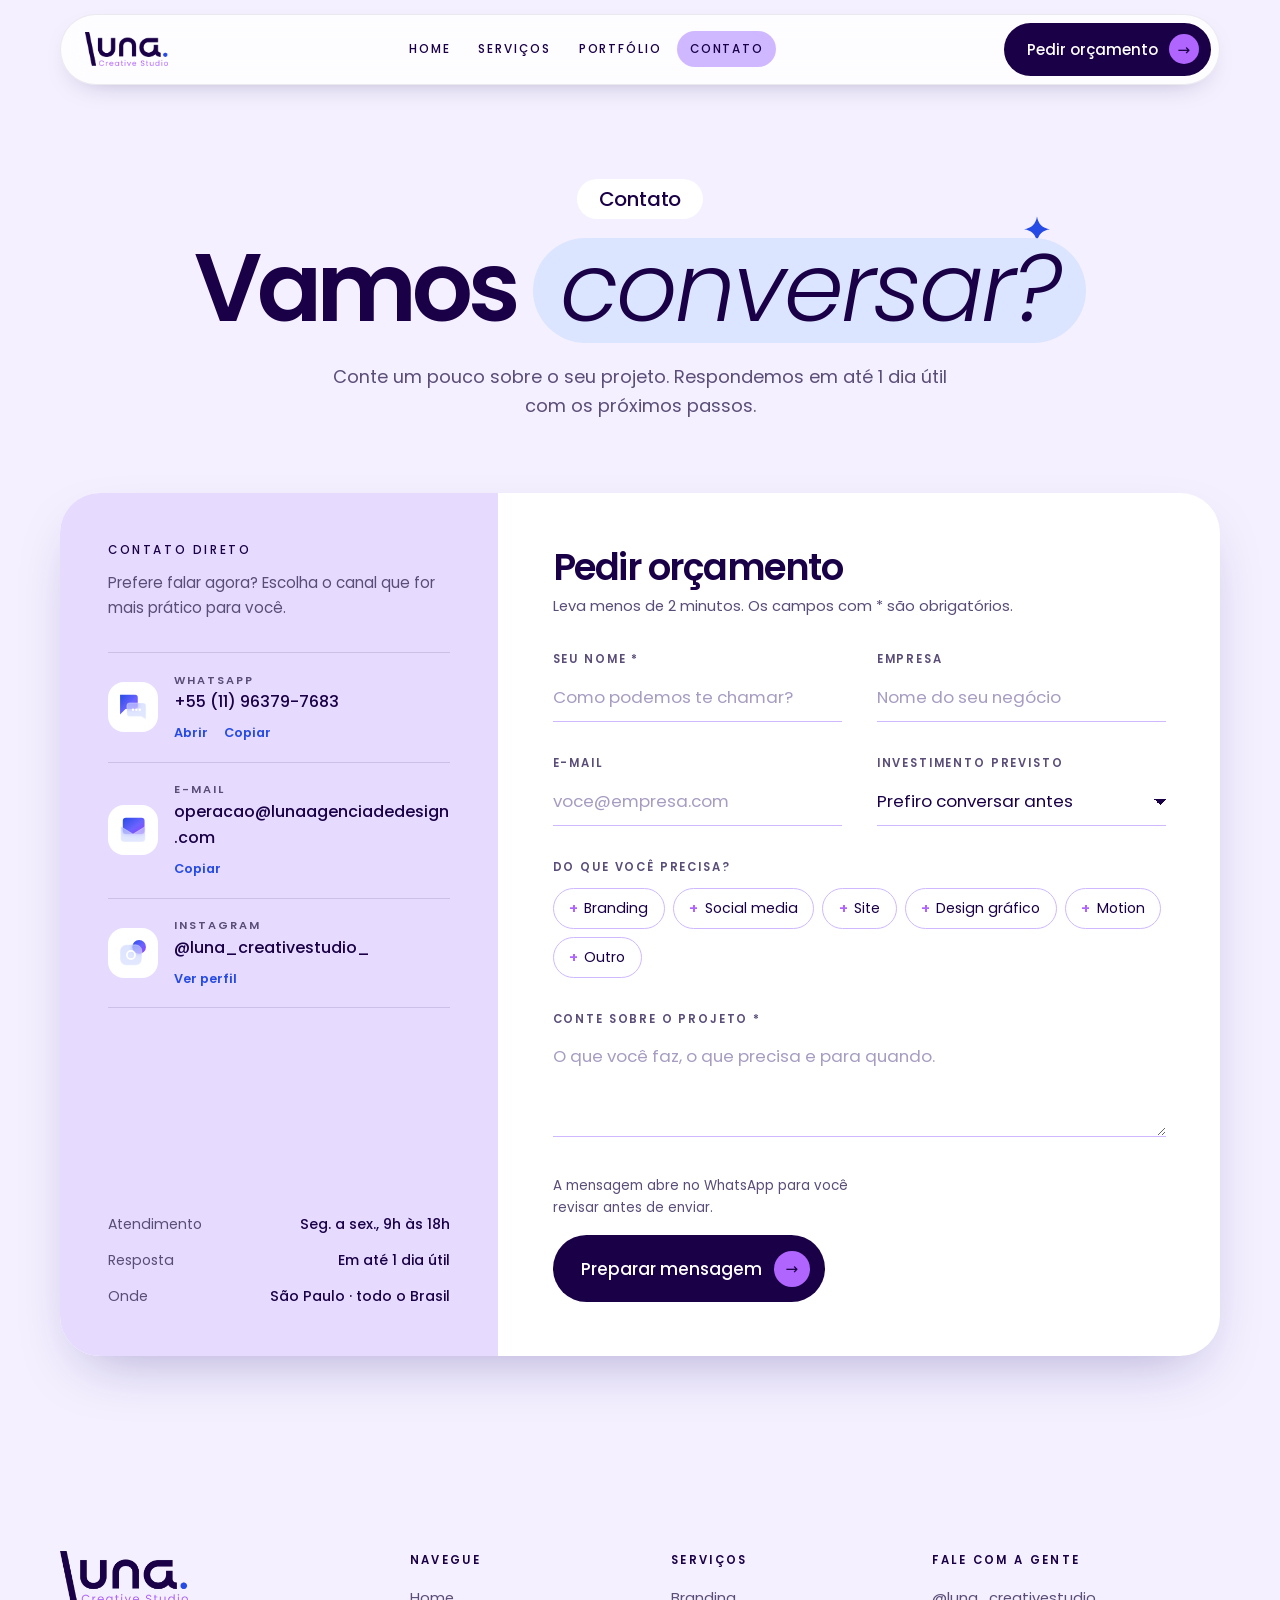
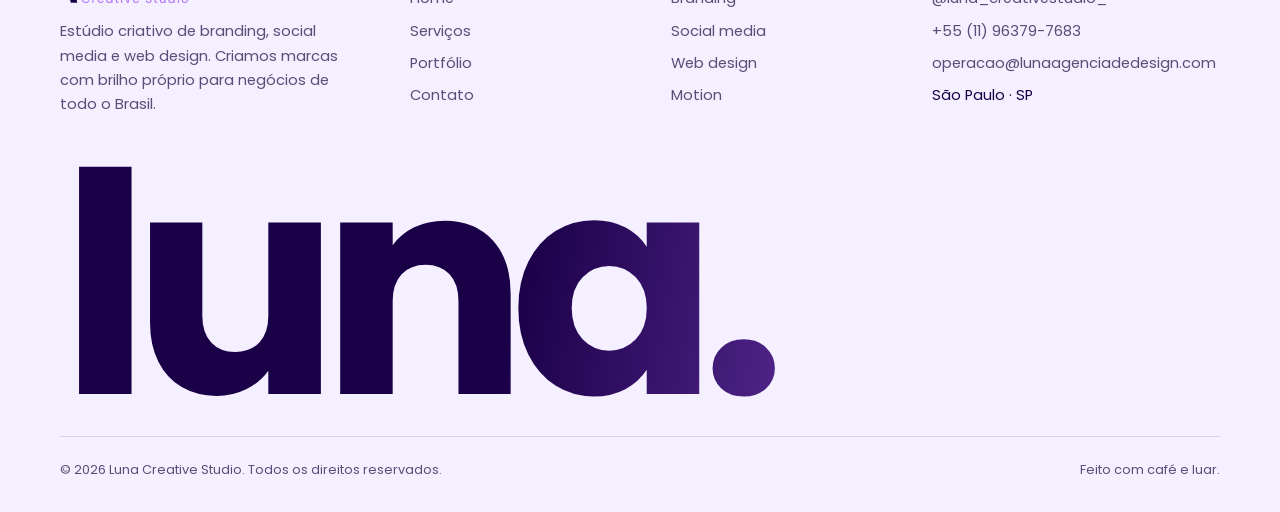
==== commit 03747482: "Ajustes: só Poppins e cores da Luna, ícones de vidro fosco, orçamento mais clean, sem flores e setas" ====
--- a/contato.html
+++ b/contato.html
@@ -13,7 +13,7 @@
 <link rel="icon" href="assets/favicon.svg" type="image/svg+xml">
 <link rel="preconnect" href="https://fonts.googleapis.com">
 <link rel="preconnect" href="https://fonts.gstatic.com" crossorigin>
-<link rel="stylesheet" href="https://fonts.googleapis.com/css2?family=Fraunces:ital,opsz,wght@0,9..144,300..700;1,9..144,300..700&family=Poppins:wght@300;400;500;600&display=swap">
+<link rel="stylesheet" href="https://fonts.googleapis.com/css2?family=Poppins:ital,wght@0,300;0,400;0,500;0,600;0,700;1,300;1,400;1,500&display=swap">
 <link rel="stylesheet" href="css/style.css">
 </head>
 <body>
@@ -38,10 +38,7 @@
 
 <main>
 <section class="page-hero">
-  <svg class="shape flower " data-parallax="0.2" viewBox="0 0 100 100" aria-hidden="true"><g fill="#b065fe"><ellipse cx="50" cy="25" rx="13" ry="22" transform="rotate(0 50 50)"/><ellipse cx="50" cy="25" rx="13" ry="22" transform="rotate(60 50 50)"/><ellipse cx="50" cy="25" rx="13" ry="22" transform="rotate(120 50 50)"/><ellipse cx="50" cy="25" rx="13" ry="22" transform="rotate(180 50 50)"/><ellipse cx="50" cy="25" rx="13" ry="22" transform="rotate(240 50 50)"/><ellipse cx="50" cy="25" rx="13" ry="22" transform="rotate(300 50 50)"/></g><circle cx="50" cy="50" r="13" fill="#f6efa8"/></svg>
-  <span class="shape arch arch--pink" data-parallax="0.25" aria-hidden="true"></span>
   <svg class="shape sparkle " data-parallax="0.3" viewBox="0 0 24 24" aria-hidden="true"><path d="M12 0c1 7 5 11 12 12-7 1-11 5-12 12-1-7-5-11-12-12 7-1 11-5 12-12z" fill="#264be5"/></svg>
-  <svg class="shape squiggle " data-parallax="0.12" viewBox="0 0 120 150" fill="none" aria-hidden="true"><path d="M20 8 C 90 0, 110 60, 70 70 C 40 78, 30 40, 60 38 C 95 36, 100 95, 78 135" stroke="#ff7fc6" stroke-width="5" stroke-linecap="round"/><path d="M62 122 L 78 137 L 94 120" stroke="#ff7fc6" stroke-width="5" stroke-linecap="round" stroke-linejoin="round"/></svg>
   <div class="wrap page-hero__inner">
     <span class="tag" style="background:var(--white)">Contato</span>
     <h1 class="page-hero__title">Vamos <span class="pill-hl pill-hl--ice"><em>conversar?</em></span></h1>
@@ -49,68 +46,81 @@
   </div>
 </section>
 
-<section class="section" style="padding-top:1rem">
-  <div class="wrap contact">
-    <div class="contact-cards reveal reveal--left">
-      <div class="contact-card">
-        <span class="contact-card__label">WhatsApp</span>
-        <span class="contact-card__value">+55 (11) 96379-7683</span>
-        <div class="contact-card__actions">
-          <a class="mini-btn" href="https://wa.me/5511963797683" target="_blank" rel="noopener">Abrir conversa</a>
-          <button class="mini-btn" type="button" data-copy="+55 11 96379-7683">Copiar</button>
+<section class="section" style="padding-top:0">
+  <div class="wrap">
+    <div class="quote-sheet reveal">
+      <aside class="quote-aside">
+        <div class="quote-aside__head">
+          <span class="label">Contato direto</span>
+          <p>Prefere falar agora? Escolha o canal que for mais prático para você.</p>
         </div>
-      </div>
-      <div class="contact-card">
-        <span class="contact-card__label">E-mail</span>
-        <span class="contact-card__value">operacao@lunaagenciadedesign.com</span>
-        <div class="contact-card__actions"><button class="mini-btn" type="button" data-copy="operacao@lunaagenciadedesign.com">Copiar e-mail</button></div>
-      </div>
-      <div class="contact-card">
-        <span class="contact-card__label">Instagram</span>
-        <span class="contact-card__value">@luna_creativestudio_</span>
-        <div class="contact-card__actions"><a class="mini-btn" href="https://instagram.com/luna_creativestudio_" target="_blank" rel="noopener">Ver perfil</a></div>
-      </div>
-      <p class="note">Atendimento de segunda a sexta, das 9h às 18h. Estúdio em São Paulo, atendimento em todo o Brasil.</p>
+        <ul class="contact-list">
+          <li class="contact-card">
+            <span class="contact-list__icon"><svg class="glass-icon" viewBox="0 0 100 100" aria-hidden="true"><defs><linearGradient id="g-chat12" x1="0" y1="0" x2="1" y2="1"><stop offset="0" stop-color="#264be5"/><stop offset=".55" stop-color="#6a63ff"/><stop offset="1" stop-color="#9b3dff"/></linearGradient><linearGradient id="f-chat12" x1="0" y1="0" x2="0" y2="1"><stop offset="0" stop-color="#c9d4ff" stop-opacity=".62"/><stop offset="1" stop-color="#dbe2ff" stop-opacity=".78"/></linearGradient><filter id="b-chat12" x="-30%" y="-30%" width="160%" height="160%"><feGaussianBlur stdDeviation="6"/></filter><clipPath id="c-chat12"><path d="M40 38h40a8 8 0 0 1 8 8v40L74 78H40a8 8 0 0 1-8-8V46a8 8 0 0 1 8-8z"/></clipPath></defs><g fill="url(#g-chat12)"><path d="M12 14h44a8 8 0 0 1 8 8v26a8 8 0 0 1-8 8H28L12 72z"/></g><g clip-path="url(#c-chat12)"><g fill="url(#g-chat12)" filter="url(#b-chat12)" opacity=".9"><path d="M12 14h44a8 8 0 0 1 8 8v26a8 8 0 0 1-8 8H28L12 72z"/></g></g><g fill="url(#f-chat12)" stroke="#ffffff" stroke-opacity=".8" stroke-width="1.2"><path d="M40 38h40a8 8 0 0 1 8 8v40L74 78H40a8 8 0 0 1-8-8V46a8 8 0 0 1 8-8z"/></g><g fill="#ffffff"><circle cx="50" cy="58" r="3.6"/><circle cx="60" cy="58" r="3.6"/><circle cx="70" cy="58" r="3.6"/></g></svg></span>
+            <span class="contact-list__text"><span class="contact-card__label">WhatsApp</span><span class="contact-card__value">+55 (11) 96379-7683</span></span>
+            <span class="contact-list__actions"><a class="text-link" href="https://wa.me/5511963797683" target="_blank" rel="noopener">Abrir</a><button class="text-link" type="button" data-copy="+55 11 96379-7683">Copiar</button></span>
+          </li>
+          <li class="contact-card">
+            <span class="contact-list__icon"><svg class="glass-icon" viewBox="0 0 100 100" aria-hidden="true"><defs><linearGradient id="g-mail13" x1="0" y1="0" x2="1" y2="1"><stop offset="0" stop-color="#264be5"/><stop offset=".55" stop-color="#6a63ff"/><stop offset="1" stop-color="#9b3dff"/></linearGradient><linearGradient id="f-mail13" x1="0" y1="0" x2="0" y2="1"><stop offset="0" stop-color="#c9d4ff" stop-opacity=".62"/><stop offset="1" stop-color="#dbe2ff" stop-opacity=".78"/></linearGradient><filter id="b-mail13" x="-30%" y="-30%" width="160%" height="160%"><feGaussianBlur stdDeviation="6"/></filter><clipPath id="c-mail13"><path d="M14 40l36 22 36-22v36a9 9 0 0 1-9 9H23a9 9 0 0 1-9-9z"/></clipPath></defs><g fill="url(#g-mail13)"><rect x="20" y="14" width="64" height="48" rx="9"/></g><g clip-path="url(#c-mail13)"><g fill="url(#g-mail13)" filter="url(#b-mail13)" opacity=".9"><rect x="20" y="14" width="64" height="48" rx="9"/></g></g><g fill="url(#f-mail13)" stroke="#ffffff" stroke-opacity=".8" stroke-width="1.2"><path d="M14 40l36 22 36-22v36a9 9 0 0 1-9 9H23a9 9 0 0 1-9-9z"/></g></svg></span>
+            <span class="contact-list__text"><span class="contact-card__label">E-mail</span><span class="contact-card__value">operacao@lunaagenciadedesign.com</span></span>
+            <span class="contact-list__actions"><button class="text-link" type="button" data-copy="operacao@lunaagenciadedesign.com">Copiar</button></span>
+          </li>
+          <li class="contact-card">
+            <span class="contact-list__icon"><svg class="glass-icon" viewBox="0 0 100 100" aria-hidden="true"><defs><linearGradient id="g-camera14" x1="0" y1="0" x2="1" y2="1"><stop offset="0" stop-color="#264be5"/><stop offset=".55" stop-color="#6a63ff"/><stop offset="1" stop-color="#9b3dff"/></linearGradient><linearGradient id="f-camera14" x1="0" y1="0" x2="0" y2="1"><stop offset="0" stop-color="#c9d4ff" stop-opacity=".62"/><stop offset="1" stop-color="#dbe2ff" stop-opacity=".78"/></linearGradient><filter id="b-camera14" x="-30%" y="-30%" width="160%" height="160%"><feGaussianBlur stdDeviation="6"/></filter><clipPath id="c-camera14"><rect x="12" y="26" width="64" height="60" rx="18"/></clipPath></defs><g fill="url(#g-camera14)"><circle cx="68" cy="32" r="20"/></g><g clip-path="url(#c-camera14)"><g fill="url(#g-camera14)" filter="url(#b-camera14)" opacity=".9"><circle cx="68" cy="32" r="20"/></g></g><g fill="url(#f-camera14)" stroke="#ffffff" stroke-opacity=".8" stroke-width="1.2"><rect x="12" y="26" width="64" height="60" rx="18"/></g><circle cx="44" cy="56" r="12" fill="none" stroke="#ffffff" stroke-width="5"/></svg></span>
+            <span class="contact-list__text"><span class="contact-card__label">Instagram</span><span class="contact-card__value">@luna_creativestudio_</span></span>
+            <span class="contact-list__actions"><a class="text-link" href="https://instagram.com/luna_creativestudio_" target="_blank" rel="noopener">Ver perfil</a></span>
+          </li>
+        </ul>
+        <dl class="quote-facts">
+          <div><dt>Atendimento</dt><dd>Seg. a sex., 9h às 18h</dd></div>
+          <div><dt>Resposta</dt><dd>Em até 1 dia útil</dd></div>
+          <div><dt>Onde</dt><dd>São Paulo · todo o Brasil</dd></div>
+        </dl>
+      </aside>
+
+      <form class="form-clean" id="form-contato" novalidate>
+        <div class="form-clean__head">
+          <h2>Pedir orçamento</h2>
+          <p>Leva menos de 2 minutos. Os campos com * são obrigatórios.</p>
+        </div>
+        <div class="form-clean__grid">
+          <div class="line-field"><label for="nome">Seu nome *</label><input id="nome" name="nome" type="text" autocomplete="name" placeholder="Como podemos te chamar?"></div>
+          <div class="line-field"><label for="empresa">Empresa</label><input id="empresa" name="empresa" type="text" autocomplete="organization" placeholder="Nome do seu negócio"></div>
+          <div class="line-field"><label for="email">E-mail</label><input id="email" name="email" type="email" autocomplete="email" placeholder="voce@empresa.com"></div>
+          <div class="line-field"><label for="orcamento">Investimento previsto</label>
+            <select id="orcamento" name="orcamento">
+              <option value="">Prefiro conversar antes</option>
+              <option>Até R$ 3 mil</option>
+              <option>R$ 3 mil a R$ 8 mil</option>
+              <option>R$ 8 mil a R$ 15 mil</option>
+              <option>Acima de R$ 15 mil</option>
+            </select>
+          </div>
+        </div>
+        <fieldset class="line-field line-field--plain">
+          <legend>Do que você precisa?</legend>
+          <div class="chips">
+            <label class="chip-opt"><input type="checkbox" id="s-branding" name="servico" value="Branding"><span>Branding</span></label>
+            <label class="chip-opt"><input type="checkbox" id="s-social" name="servico" value="Social media"><span>Social media</span></label>
+            <label class="chip-opt"><input type="checkbox" id="s-web" name="servico" value="Site"><span>Site</span></label>
+            <label class="chip-opt"><input type="checkbox" id="s-grafico" name="servico" value="Design gráfico"><span>Design gráfico</span></label>
+            <label class="chip-opt"><input type="checkbox" id="s-motion" name="servico" value="Motion"><span>Motion</span></label>
+            <label class="chip-opt"><input type="checkbox" id="s-outro" name="servico" value="Outro"><span>Outro</span></label>
+          </div>
+        </fieldset>
+        <div class="line-field"><label for="mensagem">Conte sobre o projeto *</label><textarea id="mensagem" name="mensagem" rows="3" placeholder="O que você faz, o que precisa e para quando."></textarea></div>
+        <p class="form__error" role="alert" hidden></p>
+        <div class="form-clean__foot">
+          <p class="note">A mensagem abre no WhatsApp para você revisar antes de enviar.</p>
+          <button class="btn btn--big" type="submit">Preparar mensagem <span class="btn__arrow" aria-hidden="true">→</span></button>
+        </div>
+        <div class="form__done" id="form-done" hidden>
+          <strong>Sua mensagem está pronta.</strong>
+          <span>Toque no botão abaixo para enviá-la pelo WhatsApp da Luna.</span>
+          <a class="btn" href="#" target="_blank" rel="noopener">Enviar pelo WhatsApp <span class="btn__arrow" aria-hidden="true">→</span></a>
+        </div>
+      </form>
     </div>
-
-    <form class="form reveal reveal--right" id="form-contato" novalidate>
-      <h2>Pedir orçamento</h2>
-      <div class="form__row">
-        <div class="field"><label for="nome">Seu nome *</label><input id="nome" name="nome" type="text" autocomplete="name" placeholder="Como podemos te chamar?"></div>
-        <div class="field"><label for="empresa">Empresa</label><input id="empresa" name="empresa" type="text" autocomplete="organization" placeholder="Nome do seu negócio"></div>
-      </div>
-      <div class="field"><label for="email">E-mail</label><input id="email" name="email" type="email" autocomplete="email" placeholder="voce@empresa.com"></div>
-      <fieldset class="field">
-        <legend>Do que você precisa?</legend>
-        <div class="pills">
-          <label class="pill"><input type="checkbox" id="s-branding" name="servico" value="Branding"><span>Branding</span></label>
-          <label class="pill"><input type="checkbox" id="s-social" name="servico" value="Social media"><span>Social media</span></label>
-          <label class="pill"><input type="checkbox" id="s-web" name="servico" value="Site"><span>Site</span></label>
-          <label class="pill"><input type="checkbox" id="s-grafico" name="servico" value="Design gráfico"><span>Design gráfico</span></label>
-          <label class="pill"><input type="checkbox" id="s-motion" name="servico" value="Motion"><span>Motion</span></label>
-          <label class="pill"><input type="checkbox" id="s-outro" name="servico" value="Outro"><span>Outro</span></label>
-        </div>
-      </fieldset>
-      <div class="field">
-        <label for="orcamento">Investimento previsto</label>
-        <select id="orcamento" name="orcamento">
-          <option value="">Prefiro conversar antes</option>
-          <option>Até R$ 3 mil</option>
-          <option>R$ 3 mil a R$ 8 mil</option>
-          <option>R$ 8 mil a R$ 15 mil</option>
-          <option>Acima de R$ 15 mil</option>
-        </select>
-      </div>
-      <div class="field"><label for="mensagem">Conte sobre o projeto *</label><textarea id="mensagem" name="mensagem" placeholder="O que você faz, o que precisa e para quando."></textarea></div>
-      <p class="form__error" role="alert" hidden></p>
-      <div><button class="btn btn--big" type="submit">Preparar mensagem <span class="btn__arrow" aria-hidden="true">→</span></button></div>
-      <div class="form__done" id="form-done" hidden>
-        <strong>Sua mensagem está pronta.</strong>
-        <span>Toque no botão abaixo para enviá-la pelo WhatsApp da Luna.</span>
-        <a class="btn" href="#" target="_blank" rel="noopener">Enviar pelo WhatsApp <span class="btn__arrow" aria-hidden="true">→</span></a>
-      </div>
-      <p class="note">* Campos obrigatórios. A mensagem abre no WhatsApp para você revisar antes de enviar.</p>
-    </form>
   </div>
 </section>
 </main>
--- a/css/style.css
+++ b/css/style.css
@@ -1,7 +1,7 @@
 /* =========================================================
-   LUNA CREATIVE STUDIO — estilos do site (v2: "playful & bold")
-   Conceito: painéis lavanda arredondados sobre um céu claro,
-   destaques em pílula, formas soltas desenhadas à mão e o logo em 3D.
+   LUNA CREATIVE STUDIO — estilos do site (v3)
+   Conceito: painéis lavanda arredondados, destaques em pílula,
+   ícones de vidro fosco e o logo em 3D. Só as cores da Luna e só Poppins.
    ========================================================= */
 
 :root {
@@ -15,13 +15,11 @@
   --lav: #e6dbff;        /* painel lavanda */
   --lav-2: #cfb8ff;
   --ice: #dbe5ff;        /* painel azul-gelo */
-  --pink: #ffd3ec;       /* rosa das pílulas */
-  --butter: #f6efa8;     /* amarelo-lua */
   --muted: #5a4d78;
   --line: rgba(26, 0, 71, 0.12);
 
   /* Fontes */
-  --f-display: "Fraunces", "Georgia", "Times New Roman", serif;
+  --f-display: "Poppins", system-ui, -apple-system, "Segoe UI", sans-serif;
   --f-body: "Poppins", system-ui, -apple-system, "Segoe UI", sans-serif;
 
   --r-lg: 40px;
@@ -69,12 +67,12 @@
 }
 .title {
   font-family: var(--f-display);
-  font-weight: 500;
-  font-size: clamp(2.3rem, 5.2vw, 4.2rem);
-  line-height: 1.02;
-  letter-spacing: -0.03em;
-}
-.title em, .hero__title em, .page-hero__title em { font-style: italic; font-weight: 400; }
+  font-weight: 600;
+  font-size: clamp(2.1rem, 4.6vw, 3.7rem);
+  line-height: 1.08;
+  letter-spacing: -0.04em;
+}
+.title em, .hero__title em, .page-hero__title em { font-style: italic; font-weight: 300; letter-spacing: -0.03em; }
 .lead { font-size: clamp(1rem, 1.4vw, 1.12rem); color: var(--muted); max-width: 56ch; }
 .center { text-align: center; margin-inline: auto; }
 
@@ -83,19 +81,20 @@
   display: inline-block;
   padding: 0 0.28em 0.04em;
   border-radius: 999px;
-  background: var(--pink);
+  background: var(--lav-2);
   line-height: 1.05;
 }
 .pill-hl--lav { background: var(--lav-2); }
 .pill-hl--ice { background: var(--ice); }
-.pill-hl--butter { background: var(--butter); }
 .tag {
   display: inline-block;
   font-family: var(--f-display);
-  font-size: clamp(1.3rem, 2.4vw, 1.9rem);
-  padding: 0.15em 0.75em 0.2em;
+  font-weight: 500;
+  font-size: clamp(1rem, 1.7vw, 1.25rem);
+  letter-spacing: -0.01em;
+  padding: 0.4em 1.1em;
   border-radius: 999px;
-  background: var(--pink);
+  background: var(--lav-2);
   line-height: 1.2;
 }
 
@@ -129,7 +128,7 @@
 .btn:hover { transform: translateY(-3px); box-shadow: 0 14px 30px -12px rgba(38, 75, 229, 0.6); }
 .btn:hover .btn__arrow { transform: rotate(-45deg); background: var(--blue); color: var(--white); }
 .btn--light { background: var(--white); color: var(--ink); box-shadow: 0 0 0 1.5px var(--ink) inset; }
-.btn--light .btn__arrow { background: var(--pink); }
+.btn--light .btn__arrow { background: var(--lav-2); }
 .btn--big { font-size: 1.05rem; padding: 0.9em 0.9em 0.9em 1.7em; }
 .btn--big .btn__arrow { width: 36px; height: 36px; }
 
@@ -204,19 +203,15 @@
    FORMAS DECORATIVAS
    ========================================================= */
 .shape { position: absolute; pointer-events: none; z-index: 0; }
-.flower { width: 70px; animation: spin 26s linear infinite; }
 .arch {
   width: 56px; height: 28px;
   border: 12px solid var(--ice);
   border-bottom: 0;
   border-radius: 56px 56px 0 0;
 }
-.arch--pink { border-color: var(--pink); }
+.arch--pink { border-color: var(--lav-2); }
 .arch--lilac { border-color: var(--lav-2); }
 .sparkle { width: 26px; animation: twinkle 3.5s ease-in-out infinite; }
-.squiggle { width: 120px; overflow: visible; }
-.squiggle path { stroke-dasharray: 600; stroke-dashoffset: 0; }
-.squiggle.is-drawing path { animation: draw 1.6s var(--ease) both; }
 @keyframes draw { from { stroke-dashoffset: 600; } to { stroke-dashoffset: 0; } }
 @keyframes spin { to { transform: rotate(360deg); } }
 @keyframes twinkle { 50% { transform: scale(0.55) rotate(45deg); opacity: 0.6; } }
@@ -238,10 +233,10 @@
 .hero__inner { position: relative; display: grid; justify-items: center; gap: 1.4rem; }
 .hero__title {
   font-family: var(--f-display);
-  font-weight: 500;
-  font-size: clamp(2.9rem, 8.4vw, 7rem);
-  line-height: 0.98;
-  letter-spacing: -0.04em;
+  font-weight: 600;
+  font-size: clamp(2.6rem, 7.2vw, 6.1rem);
+  line-height: 1.04;
+  letter-spacing: -0.055em;
   max-width: 13ch;
   position: relative;
   z-index: 2;
@@ -252,11 +247,9 @@
 .hero .lead { position: relative; z-index: 2; text-align: center; }
 .hero__actions { display: flex; flex-wrap: wrap; justify-content: center; gap: 0.8rem; position: relative; z-index: 2; }
 
-.hero .flower { top: 4%; left: 6%; }
-.hero .arch { top: 46%; left: 10%; }
+.hero .hero .arch { top: 46%; left: 10%; }
 .hero .sparkle { top: 10%; right: 12%; }
-.hero .squiggle { top: 30%; right: 6%; width: 110px; }
-
+.hero 
 /* Palco: cartão branco com blob de gradiente + logo 3D + anel orbital */
 .stage {
   position: relative;
@@ -315,7 +308,7 @@
   transform-style: preserve-3d;
   transform: rotateX(-14deg);
 }
-.orbit__ring { transform-style: preserve-3d; animation: orbit 22s linear infinite; }
+.orbit__ring { transform-style: preserve-3d; animation: orbit 9s linear infinite; }
 .orbit__item {
   position: absolute;
   left: 0; top: 0;
@@ -373,9 +366,7 @@
 .float-card__icon { width: 38px; height: 38px; border-radius: 12px; background: var(--lav); display: grid; place-items: center; flex: none; }
 
 @media (max-width: 760px) {
-  .hero .squiggle, .hero .arch { display: none; }
-  .hero .flower { width: 48px; top: 0; left: 0; }
-  .float-card--a { top: 5%; left: 4%; }
+  .hero   .hero   .float-card--a { top: 5%; left: 4%; }
   .float-card--b { display: none; }
   .logo3d { width: 76%; }
   .badge { width: 84px; right: 4%; bottom: 4%; }
@@ -461,12 +452,13 @@
   min-width: 0;
 }
 .path-card:hover { box-shadow: var(--shadow-soft); }
-.path-card--butter { background: #fbf6dc; }
-.path-card--pink { background: #ffeef7; }
-.path-card--ice { background: #edf2ff; }
-.path-card__icon { width: 92px; height: 92px; transform: translateZ(50px); transition: transform 0.5s var(--ease); }
-.path-card:hover .path-card__icon { transform: translateZ(70px) scale(1.08) rotate(-6deg); }
-.path-card h3 { font-family: var(--f-display); font-size: 1.75rem; line-height: 1.1; letter-spacing: -0.02em; transform: translateZ(30px); }
+.path-card--butter { background: var(--lav); }
+.path-card--pink { background: var(--white); }
+.path-card--ice { background: var(--ice); }
+.path-card .icon-tile { transform: translateZ(50px); transition: transform 0.5s var(--ease); }
+.path-card:hover .icon-tile { transform: translateZ(70px) scale(1.06) rotate(-4deg); }
+.path-card--pink .icon-tile { background: var(--sky); }
+.path-card h3 { font-family: var(--f-display); font-weight: 600; font-size: 1.6rem; line-height: 1.1; letter-spacing: -0.03em; transform: translateZ(30px); }
 .path-card p { font-size: 0.92rem; color: var(--muted); transform: translateZ(18px); }
 .path-card__more { margin-top: auto; font-size: 0.72rem; font-weight: 600; letter-spacing: 0.2em; text-transform: uppercase; transform: translateZ(24px); }
 .path-card__more::after { content: " ↗"; display: inline-block; transition: transform 0.3s var(--ease); }
@@ -485,8 +477,7 @@
   position: relative;
 }
 .about__frame img { width: 100%; height: 100%; object-fit: cover; object-position: 28% 50%; transform: scale(var(--zoom, 1.15)); }
-.about__media .flower { top: -24px; right: -10px; width: 84px; z-index: 2; }
-.about__media .arch { bottom: -14px; left: 18%; z-index: 2; }
+.about__media .about__media .arch { bottom: -14px; left: 18%; z-index: 2; }
 .about__text { display: grid; gap: 1.2rem; align-content: start; }
 .about__text .title { font-size: clamp(2.2rem, 4.4vw, 3.6rem); }
 .about__text p { color: var(--muted); max-width: 54ch; }
@@ -541,17 +532,17 @@
 /* Capas ilustrativas (troque por fotos reais depois) */
 .mock { position: absolute; inset: 0; display: grid; place-items: center; overflow: hidden; }
 .mock__word { position: relative; z-index: 1; line-height: 0.95; text-align: center; padding-bottom: 2.6rem; }
-.mock--aurora { background: var(--butter); }
+.mock--aurora { background: var(--ice); }
 .mock--aurora .mock__word { font-family: var(--f-display); font-style: italic; font-size: clamp(3rem, 7vw, 5.4rem); }
 .mock--aurora::before { content: ""; position: absolute; width: 44%; aspect-ratio: 1; border-radius: 50%; background: var(--lilac); top: 54%; }
 .mock--mare { background: var(--blue); }
 .mock--mare .mock__word { font-family: var(--f-display); font-weight: 600; font-size: clamp(2.4rem, 5vw, 3.6rem); color: var(--white); }
 .mock--mare::before { content: ""; position: absolute; left: -10%; right: -10%; bottom: -40%; height: 80%; border-radius: 50%; border-top: 14px solid rgba(255, 255, 255, 0.25); }
-.mock--bloom { background: var(--pink); }
+.mock--bloom { background: var(--lav-2); }
 .mock--bloom .mock__word { font-family: var(--f-body); font-weight: 600; font-size: clamp(2.4rem, 5vw, 3.4rem); letter-spacing: -0.05em; }
 .mock--bloom::before { content: ""; position: absolute; width: 90px; aspect-ratio: 1; background: var(--lilac); border-radius: 50% 50% 0 50%; top: 12%; right: 14%; transform: rotate(20deg); }
 .mock--nomade { background: var(--ink); }
-.mock--nomade .mock__word { font-family: var(--f-body); font-weight: 500; font-size: clamp(1.3rem, 2.6vw, 1.8rem); letter-spacing: 0.3em; text-transform: uppercase; color: var(--butter); }
+.mock--nomade .mock__word { font-family: var(--f-body); font-weight: 500; font-size: clamp(1.3rem, 2.6vw, 1.8rem); letter-spacing: 0.3em; text-transform: uppercase; color: var(--ice); }
 .mock--nomade::before { content: ""; position: absolute; inset: 14% 18% 30%; border: 1.5px dashed var(--lilac); border-radius: 50%; }
 .mock--vertice { background: var(--white); }
 .mock--vertice .mock__word { font-family: var(--f-body); font-weight: 300; font-size: clamp(1.3rem, 2.6vw, 1.8rem); letter-spacing: 0.32em; text-transform: uppercase; }
@@ -564,7 +555,7 @@
 .mock--orbe { background: var(--ice); }
 .mock--orbe .mock__word { font-family: var(--f-body); font-weight: 600; font-size: clamp(2.2rem, 4.4vw, 3.2rem); color: var(--blue); letter-spacing: -0.03em; }
 .mock--orbe::before { content: ""; position: absolute; width: 150px; aspect-ratio: 1; border-radius: 50%; border: 2px solid var(--blue); top: 50%; transform: translateY(-62%); }
-.mock--ninho { background: var(--butter); }
+.mock--ninho { background: var(--ice); }
 .mock--ninho .mock__word { font-family: var(--f-display); font-weight: 700; font-size: clamp(2.4rem, 5vw, 3.6rem); color: var(--blue); }
 
 /* Filtros do portfólio */
@@ -617,7 +608,7 @@
 .stack-card:nth-child(4) p { color: rgba(255, 255, 255, 0.75); }
 .stack-card__text { display: grid; gap: 0.9rem; min-width: 0; }
 .stack-card__step { font-size: 0.72rem; font-weight: 600; letter-spacing: 0.2em; text-transform: uppercase; color: var(--lilac); }
-.stack-card h3 { font-family: var(--f-display); font-size: clamp(2rem, 4vw, 3rem); letter-spacing: -0.03em; line-height: 1; }
+.stack-card h3 { font-family: var(--f-display); font-weight: 600; font-size: clamp(1.8rem, 3.4vw, 2.6rem); letter-spacing: -0.04em; line-height: 1; }
 .stack-card p { color: var(--muted); max-width: 46ch; }
 .stack-card__ui { display: grid; gap: 0.8rem; justify-items: stretch; min-width: 0; }
 .ui-box { background: var(--sky); border-radius: var(--r-sm); padding: 1rem 1.2rem; display: flex; align-items: center; justify-content: space-between; gap: 1rem; font-size: 0.88rem; }
@@ -669,7 +660,7 @@
 .carousel-nav { display: flex; justify-content: center; gap: 0.6rem; position: relative; z-index: 1; }
 .carousel-nav button {
   width: 46px; height: 46px; border-radius: 50%; border: 0;
-  background: var(--pink); color: var(--ink); font-size: 1.1rem; cursor: pointer;
+  background: var(--lav-2); color: var(--ink); font-size: 1.1rem; cursor: pointer;
   transition: transform 0.3s var(--ease), background 0.2s;
 }
 .carousel-nav button:hover { transform: scale(1.1); background: var(--lav-2); }
@@ -690,8 +681,7 @@
 .cta .lead { color: rgba(255, 255, 255, 0.82); text-align: center; }
 .cta .label { color: var(--lav-2); }
 .cta .btn--light { box-shadow: none; }
-.cta .flower { top: 12%; left: 8%; }
-.cta .sparkle { bottom: 18%; right: 12%; }
+.cta .cta .sparkle { bottom: 18%; right: 12%; }
 
 /* =========================================================
    RODAPÉ
@@ -706,7 +696,7 @@
 .footer__list a:hover { color: var(--blue); }
 .footer__big {
   font-family: var(--f-display);
-  font-weight: 600;
+  font-weight: 700;
   font-size: clamp(5rem, 24vw, 21rem);
   letter-spacing: -0.06em;
   line-height: 0.8;
@@ -730,13 +720,11 @@
    ========================================================= */
 .page-hero { position: relative; text-align: center; padding-top: clamp(3rem, 7vw, 5rem); padding-bottom: clamp(3rem, 6vw, 4.5rem); isolation: isolate; }
 .page-hero__inner { display: grid; justify-items: center; gap: 1.2rem; position: relative; z-index: 2; }
-.page-hero__title { font-family: var(--f-display); font-size: clamp(3rem, 9vw, 7.2rem); letter-spacing: -0.045em; line-height: 0.95; }
+.page-hero__title { font-family: var(--f-display); font-weight: 600; font-size: clamp(2.6rem, 7.6vw, 6rem); letter-spacing: -0.055em; line-height: 1.02; }
 .page-hero .lead { text-align: center; }
-.page-hero .flower { top: 8%; left: 8%; }
-.page-hero .arch { bottom: 14%; right: 12%; }
+.page-hero .page-hero .arch { bottom: 14%; right: 12%; }
 .page-hero .sparkle { top: 18%; right: 18%; }
-.page-hero .squiggle { bottom: 4%; left: 14%; width: 100px; }
-@media (max-width: 760px) { .page-hero .squiggle, .page-hero .arch { display: none; } .page-hero .flower { width: 46px; top: 0; left: 2%; } }
+.page-hero @media (max-width: 760px) { .page-hero .arch { display: none; } }
 
 /* =========================================================
    SERVIÇOS — lista que abre
@@ -750,10 +738,10 @@
   padding: 1.4rem 1.6rem;
 }
 .service-item summary::-webkit-details-marker { display: none; }
-.service-item__icon { width: 64px; height: 64px; border-radius: 20px; display: grid; place-items: center; flex: none; transition: transform 0.5s var(--ease); }
+.service-item__icon { width: 64px; height: 64px; border-radius: 20px; background: var(--sky); display: grid; place-items: center; flex: none; transition: transform 0.5s var(--ease); }
 .service-item:hover .service-item__icon { transform: rotate(-8deg) scale(1.06); }
 .service-item__icon svg { width: 40px; height: 40px; }
-.service-item__name { font-family: var(--f-display); font-size: clamp(1.5rem, 3.4vw, 2.4rem); letter-spacing: -0.03em; line-height: 1.05; min-width: 0; }
+.service-item__name { font-family: var(--f-display); font-weight: 600; font-size: clamp(1.35rem, 3vw, 2.1rem); letter-spacing: -0.04em; line-height: 1.05; min-width: 0; }
 .service-item__name small { display: block; font-family: var(--f-body); font-size: 0.9rem; letter-spacing: 0; color: var(--muted); margin-top: 0.35rem; line-height: 1.4; }
 .service-item__toggle { width: 46px; height: 46px; border-radius: 50%; background: var(--lav); display: grid; place-items: center; font-size: 1.4rem; transition: transform 0.4s var(--ease), background 0.2s; flex: none; }
 .service-item[open] .service-item__toggle { transform: rotate(45deg); background: var(--ink); color: var(--white); }
@@ -780,50 +768,123 @@
 @media (max-width: 860px) { .faq { grid-template-columns: 1fr; } }
 
 /* =========================================================
-   CONTATO
-   ========================================================= */
-.contact { display: grid; grid-template-columns: 1fr 1.25fr; gap: clamp(1.5rem, 4vw, 3rem); align-items: start; position: relative; z-index: 1; }
-.contact-cards { display: grid; gap: 1rem; }
-.contact-card { border-radius: var(--r-md); padding: 1.3rem 1.5rem; display: grid; gap: 0.3rem; min-width: 0; transition: transform 0.4s var(--ease); }
-.contact-card:hover { transform: translateX(6px); }
-.contact-card:nth-child(1) { background: var(--lav); }
-.contact-card:nth-child(2) { background: var(--ice); }
-.contact-card:nth-child(3) { background: var(--pink); }
-.contact-card__label { font-size: 0.72rem; font-weight: 600; letter-spacing: 0.2em; text-transform: uppercase; }
-.contact-card__value { font-family: var(--f-display); font-size: clamp(1.15rem, 2.2vw, 1.5rem); letter-spacing: -0.01em; overflow-wrap: anywhere; user-select: all; }
-.contact-card__actions { display: flex; flex-wrap: wrap; gap: 0.5rem; margin-top: 0.4rem; }
-.mini-btn { font-family: var(--f-body); font-size: 0.74rem; font-weight: 500; letter-spacing: 0.12em; text-transform: uppercase; padding: 0.55em 1em; border: 0; border-radius: 999px; background: var(--white); color: var(--ink); text-decoration: none; cursor: pointer; transition: background 0.2s; }
-.mini-btn:hover { background: var(--ink); color: var(--white); }
-.note { font-size: 0.84rem; color: var(--muted); }
-
-.form { border-radius: var(--r-lg); background: var(--white); padding: clamp(1.4rem, 3.5vw, 2.6rem); display: grid; gap: 1.2rem; box-shadow: var(--shadow-soft); }
-.form h2 { font-family: var(--f-display); font-size: clamp(1.8rem, 3.4vw, 2.5rem); letter-spacing: -0.03em; }
-.form__row { display: grid; grid-template-columns: 1fr 1fr; gap: 1rem; }
-.field { display: grid; gap: 0.4rem; min-width: 0; }
-.field label, .field legend { font-size: 0.72rem; font-weight: 600; letter-spacing: 0.16em; text-transform: uppercase; padding: 0; }
-.field input, .field textarea, .field select {
-  width: 100%; font: inherit; color: var(--ink);
-  background: var(--sky);
-  border: 1.5px solid transparent;
-  border-radius: 14px;
-  padding: 0.85em 1.05em;
-  transition: border-color 0.2s, box-shadow 0.2s, background 0.2s;
-}
-.field textarea { min-height: 130px; resize: vertical; }
-.field input:focus, .field textarea:focus, .field select:focus { outline: none; background: var(--white); border-color: var(--lilac); box-shadow: 0 0 0 4px var(--lav); }
-fieldset.field { border: 0; margin: 0; padding: 0; }
-.pills { display: flex; flex-wrap: wrap; gap: 0.5rem; }
-.pill { position: relative; }
-.pill input { position: absolute; inset: 0; width: 100%; height: 100%; margin: 0; opacity: 0; pointer-events: none; }
-.pill span { display: inline-block; padding: 0.55em 1.1em; border-radius: 999px; font-size: 0.88rem; cursor: pointer; background: var(--sky); transition: background 0.2s, transform 0.3s var(--ease); }
-.pill span:hover { transform: translateY(-2px); }
-.pill input:checked + span { background: var(--lav-2); }
-.pill input:focus-visible + span { outline: 3px solid var(--blue); outline-offset: 2px; }
+   ÍCONES DE VIDRO FOSCO
+   ========================================================= */
+.glass-icon { display: block; width: 100%; height: 100%; overflow: visible; }
+.icon-tile {
+  width: 112px; height: 112px;
+  border-radius: 32px;
+  background: var(--white);
+  display: grid; place-items: center;
+  box-shadow: 0 18px 40px -22px rgba(38, 75, 229, 0.45);
+}
+.icon-tile .glass-icon { width: 70%; height: 70%; }
+.float-card__icon { background: var(--sky); padding: 5px; }
+.service-item__icon .glass-icon { width: 42px; height: 42px; }
+
+/* =========================================================
+   CONTATO / ORÇAMENTO — layout clean
+   ========================================================= */
+.quote-sheet {
+  display: grid;
+  grid-template-columns: minmax(0, 0.85fr) minmax(0, 1.4fr);
+  background: var(--white);
+  border-radius: var(--r-lg);
+  box-shadow: var(--shadow-soft);
+  overflow: hidden;
+  position: relative;
+  z-index: 1;
+}
+.quote-aside {
+  background: var(--lav);
+  padding: clamp(1.6rem, 4vw, 3rem);
+  display: flex;
+  flex-direction: column;
+  gap: 2rem;
+  min-width: 0;
+}
+.quote-aside__head { display: grid; gap: 0.6rem; }
+.quote-aside__head p { color: var(--muted); font-size: 0.95rem; }
+.contact-list { list-style: none; margin: 0; padding: 0; display: grid; }
+.contact-list li {
+  display: grid;
+  grid-template-columns: auto minmax(0, 1fr);
+  align-items: center;
+  gap: 0.4rem 1rem;
+  padding-block: 1.1rem;
+  border-top: 1px solid rgba(26, 0, 71, 0.12);
+}
+.contact-list li:last-child { border-bottom: 1px solid rgba(26, 0, 71, 0.12); }
+.contact-list__icon { width: 50px; height: 50px; border-radius: 16px; background: var(--white); display: grid; place-items: center; grid-row: span 2; }
+.contact-list__icon .glass-icon { width: 34px; height: 34px; }
+.contact-list__text { display: grid; min-width: 0; }
+.contact-card__label { font-size: 0.7rem; font-weight: 600; letter-spacing: 0.18em; text-transform: uppercase; color: var(--muted); }
+.contact-card__value { font-weight: 500; font-size: 1rem; overflow-wrap: anywhere; user-select: all; }
+.contact-list__actions { display: flex; gap: 1rem; }
+.text-link {
+  font: inherit; font-size: 0.8rem; font-weight: 600;
+  color: var(--blue);
+  background: none; border: 0; padding: 0;
+  cursor: pointer;
+  text-decoration: none;
+  border-bottom: 1.5px solid transparent;
+  transition: border-color 0.2s;
+}
+.text-link:hover { border-color: var(--blue); }
+.quote-facts { margin: auto 0 0; display: grid; gap: 0.8rem; }
+.quote-facts div { display: flex; justify-content: space-between; gap: 1rem; font-size: 0.88rem; }
+.quote-facts dt { color: var(--muted); }
+.quote-facts dd { margin: 0; font-weight: 500; text-align: right; }
+
+.form-clean { padding: clamp(1.6rem, 4.5vw, 3.4rem); display: grid; gap: 2rem; min-width: 0; }
+.form-clean__head { display: grid; gap: 0.4rem; }
+.form-clean__head h2 { font-weight: 600; font-size: clamp(1.7rem, 3vw, 2.3rem); letter-spacing: -0.04em; line-height: 1.1; }
+.form-clean__head p { color: var(--muted); font-size: 0.92rem; }
+.form-clean__grid { display: grid; grid-template-columns: 1fr 1fr; gap: 2rem 2.2rem; }
+.line-field { display: grid; gap: 0.35rem; min-width: 0; }
+.line-field > label, .line-field > legend { font-size: 0.72rem; font-weight: 600; letter-spacing: 0.16em; text-transform: uppercase; color: var(--muted); padding: 0; }
+.line-field input, .line-field textarea, .line-field select {
+  width: 100%;
+  font: inherit;
+  font-size: 1.05rem;
+  color: var(--ink);
+  background: transparent;
+  border: 0;
+  border-bottom: 1.5px solid var(--lav-2);
+  border-radius: 0;
+  padding: 0.55em 0;
+  transition: border-color 0.25s;
+}
+.line-field select { appearance: none; -webkit-appearance: none; cursor: pointer; background: linear-gradient(45deg, transparent 50%, var(--ink) 50%) right 6px center / 6px 6px no-repeat, linear-gradient(-45deg, transparent 50%, var(--ink) 50%) right 0 center / 6px 6px no-repeat; padding-right: 1.6rem; }
+.line-field textarea { resize: vertical; min-height: 92px; }
+.line-field input::placeholder, .line-field textarea::placeholder { color: #a79cc2; }
+.line-field input:focus, .line-field textarea:focus, .line-field select:focus { outline: none; border-bottom-color: var(--blue); }
+fieldset.line-field { border: 0; margin: 0; padding: 0; }
+.line-field--plain legend { margin-bottom: 0.7rem; }
+.chips { display: flex; flex-wrap: wrap; gap: 0.5rem; }
+.chip-opt { position: relative; }
+.chip-opt input { position: absolute; inset: 0; width: 100%; height: 100%; margin: 0; opacity: 0; pointer-events: none; }
+.chip-opt span {
+  display: inline-flex; align-items: center; gap: 0.45em;
+  padding: 0.55em 1.1em;
+  border-radius: 999px;
+  border: 1.5px solid var(--lav-2);
+  font-size: 0.88rem;
+  cursor: pointer;
+  transition: background 0.2s, border-color 0.2s, color 0.2s;
+}
+.chip-opt span::before { content: "+"; font-weight: 600; color: var(--lilac); transition: transform 0.25s var(--ease); }
+.chip-opt span:hover { border-color: var(--lilac); }
+.chip-opt input:checked + span { background: var(--ink); border-color: var(--ink); color: var(--white); }
+.chip-opt input:checked + span::before { content: "✓"; color: var(--lav-2); }
+.chip-opt input:focus-visible + span { outline: 3px solid var(--blue); outline-offset: 2px; }
+.form-clean__foot { display: flex; flex-wrap: wrap; align-items: center; justify-content: space-between; gap: 1rem 2rem; padding-top: 0.4rem; }
+.note { font-size: 0.84rem; color: var(--muted); max-width: 36ch; }
 .form__error { color: #b3122e; font-size: 0.88rem; font-weight: 500; }
 .form__done { display: grid; gap: 0.8rem; justify-items: start; padding: 1.3rem; border-radius: var(--r-sm); background: var(--lav); animation: rise 0.5s var(--ease); }
-.form__done strong { font-family: var(--f-display); font-size: 1.4rem; font-weight: 500; }
-@media (max-width: 900px) { .contact { grid-template-columns: 1fr; } }
-@media (max-width: 520px) { .form__row { grid-template-columns: 1fr; } }
+.form__done strong { font-size: 1.2rem; font-weight: 600; }
+@media (max-width: 900px) { .quote-sheet { grid-template-columns: 1fr; } .quote-aside { order: 2; } }
+@media (max-width: 560px) { .form-clean__grid { grid-template-columns: 1fr; gap: 1.6rem; } .form-clean__foot .btn { width: 100%; justify-content: space-between; } }
 
 /* =========================================================
    REVELAR NA ROLAGEM
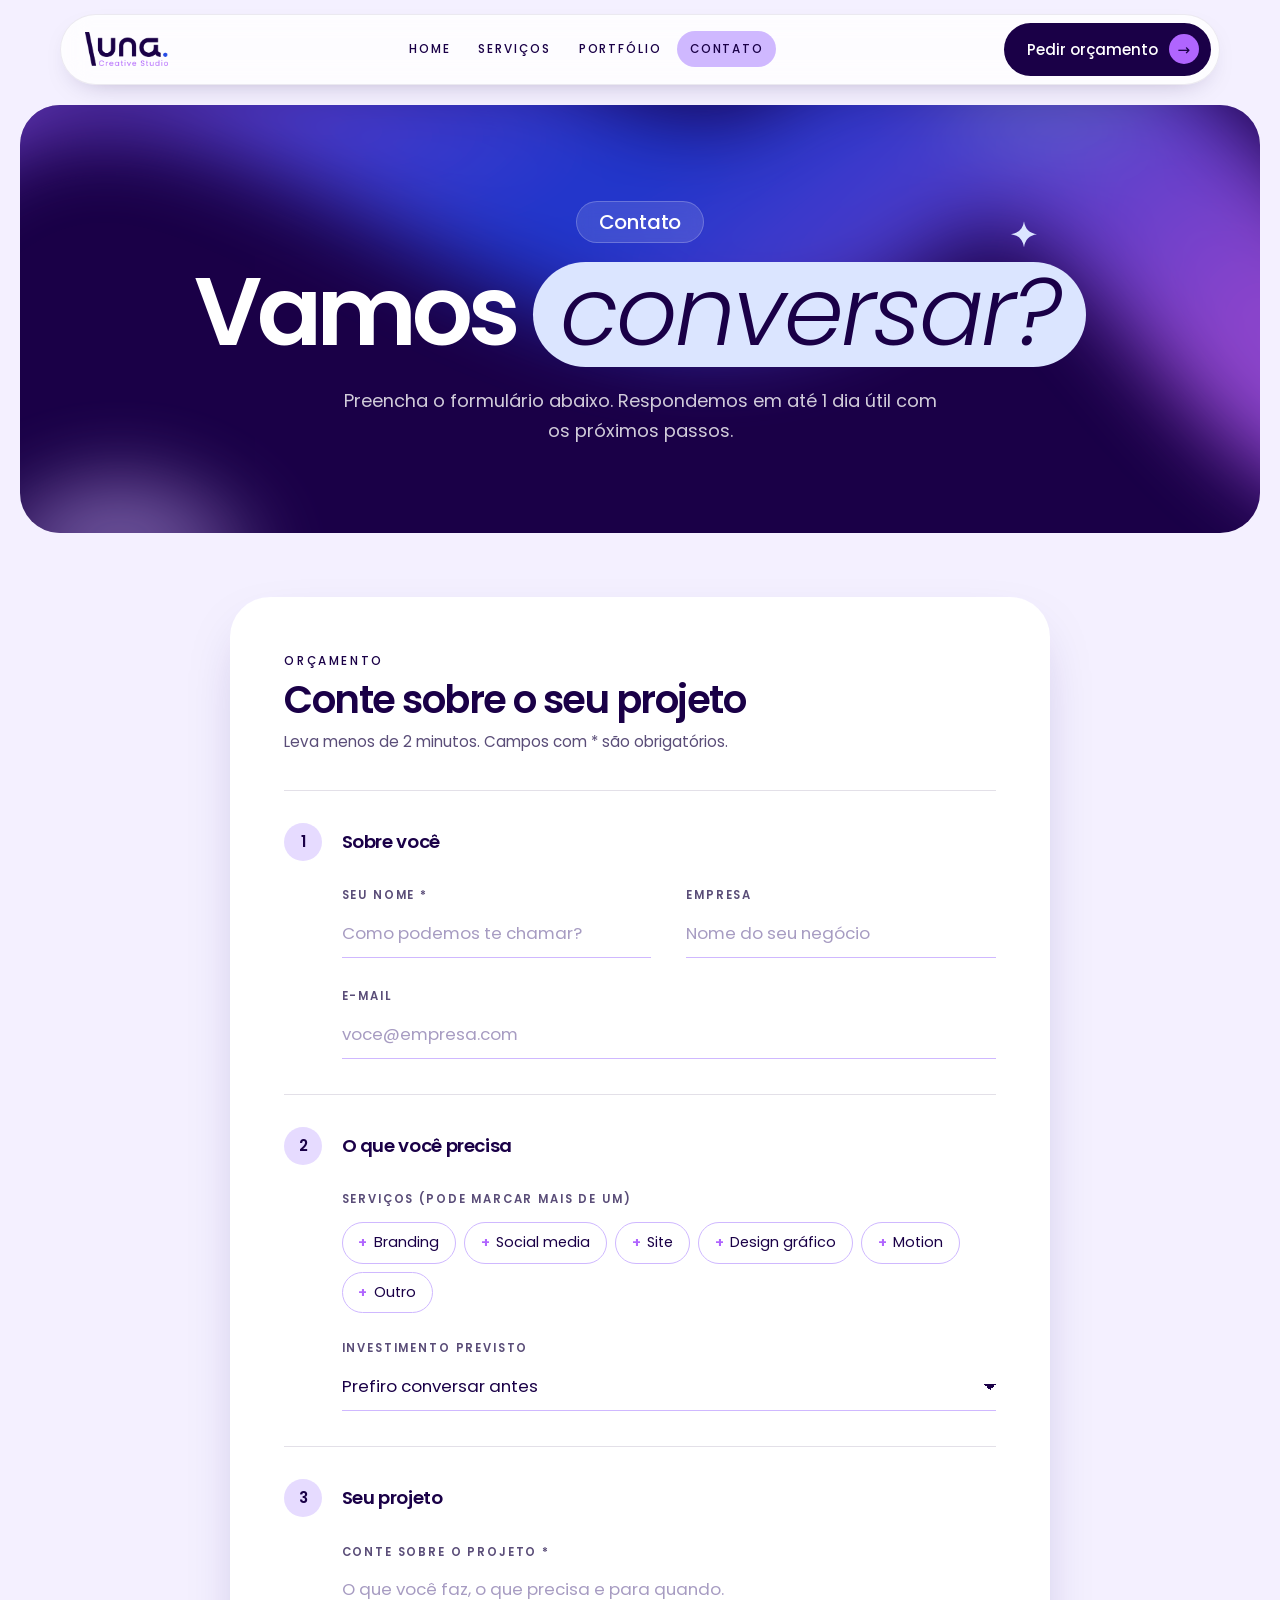
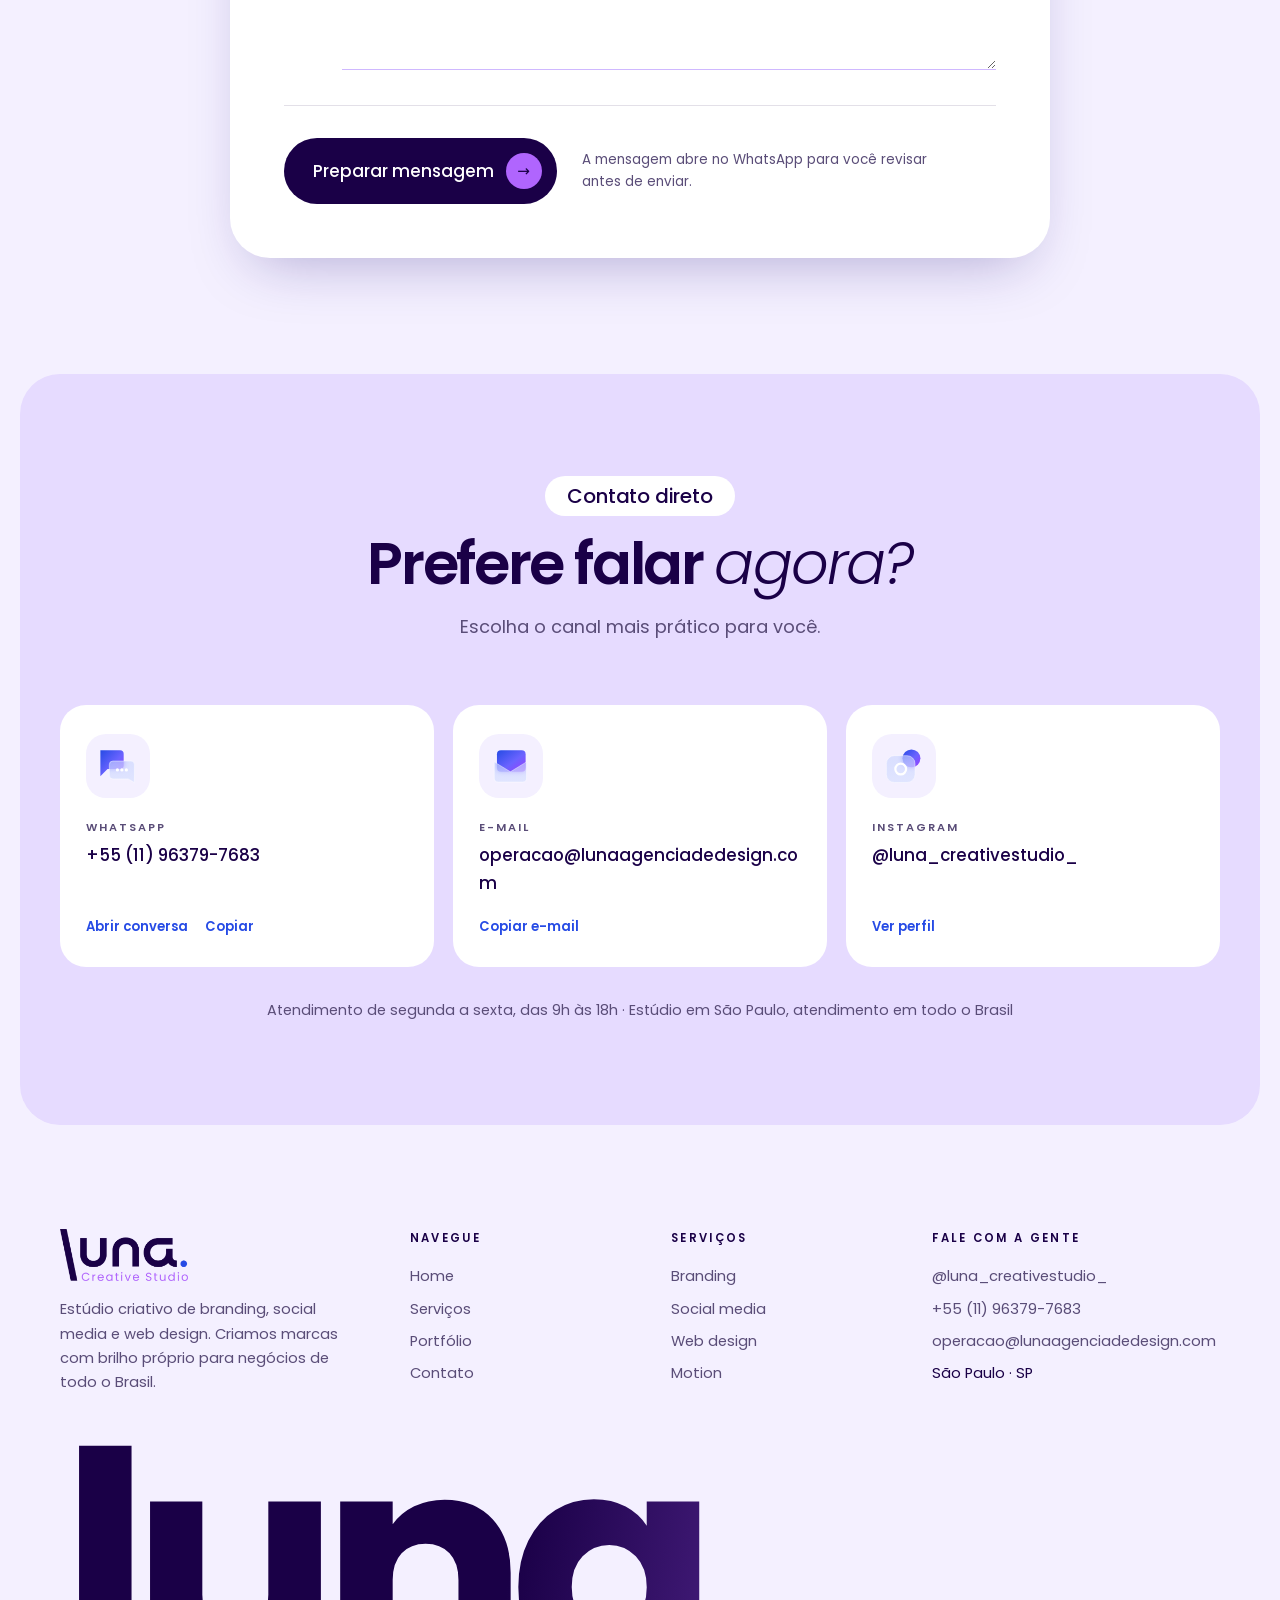
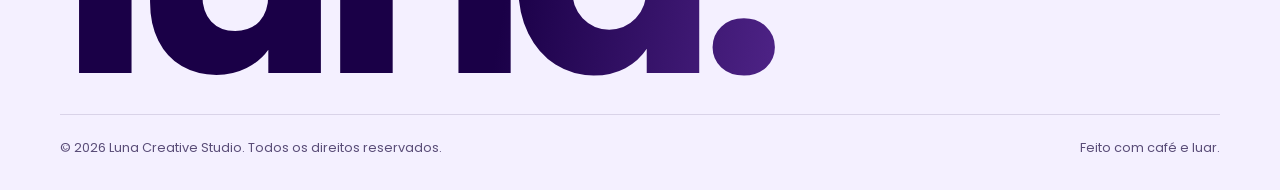
==== commit 80e8f098: "Sobre só com texto, sem selo, gradiente animado em mais seções, orçamento separado do contato e guia" ====
--- a/contato.html
+++ b/contato.html
@@ -37,56 +37,53 @@
 </header>
 
 <main>
-<section class="page-hero">
-  <svg class="shape sparkle " data-parallax="0.3" viewBox="0 0 24 24" aria-hidden="true"><path d="M12 0c1 7 5 11 12 12-7 1-11 5-12 12-1-7-5-11-12-12 7-1 11-5 12-12z" fill="#264be5"/></svg>
+<section class="page-hero panel panel--glow">
+  <div class="stage__blob" aria-hidden="true"><svg viewBox="0 0 800 500" preserveAspectRatio="xMidYMid slice"><defs><linearGradient id="grad-top" x1="0" x2="1" y1="0" y2="0.3"><stop offset="0" stop-color="#b065fe"/><stop offset=".55" stop-color="#264be5"/><stop offset="1" stop-color="#b065fe"/></linearGradient></defs><path d="M-20 140 C 180 -40, 360 300, 520 170 S 740 380, 850 280" fill="none" stroke="url(#grad-top)" stroke-width="120" stroke-linecap="round"/><circle cx="620" cy="90" r="70" fill="#8fa6ff" opacity=".55"/><circle cx="120" cy="420" r="80" fill="#cfb8ff" opacity=".8"/></svg></div>
+  <svg class="shape sparkle " data-parallax="0.3" viewBox="0 0 24 24" aria-hidden="true"><path d="M12 0c1 7 5 11 12 12-7 1-11 5-12 12-1-7-5-11-12-12 7-1 11-5 12-12z" fill="#dbe5ff"/></svg>
   <div class="wrap page-hero__inner">
-    <span class="tag" style="background:var(--white)">Contato</span>
+    <span class="tag">Contato</span>
     <h1 class="page-hero__title">Vamos <span class="pill-hl pill-hl--ice"><em>conversar?</em></span></h1>
-    <p class="lead">Conte um pouco sobre o seu projeto. Respondemos em até 1 dia útil com os próximos passos.</p>
+    <p class="lead">Preencha o formulário abaixo. Respondemos em até 1 dia útil com os próximos passos.</p>
   </div>
 </section>
 
-<section class="section" style="padding-top:0">
-  <div class="wrap">
-    <div class="quote-sheet reveal">
-      <aside class="quote-aside">
-        <div class="quote-aside__head">
-          <span class="label">Contato direto</span>
-          <p>Prefere falar agora? Escolha o canal que for mais prático para você.</p>
+<!-- ===== FORMULÁRIO DE ORÇAMENTO ===== -->
+<section class="section form-section">
+  <div class="wrap">
+    <form class="form-card reveal" id="form-contato" novalidate>
+      <div class="form-card__head">
+        <span class="label">Orçamento</span>
+        <h2>Conte sobre o seu projeto</h2>
+        <p>Leva menos de 2 minutos. Campos com * são obrigatórios.</p>
+      </div>
+
+      <div class="form-step">
+        <span class="form-step__num">1</span>
+        <div class="form-step__body">
+          <h3>Sobre você</h3>
+          <div class="form-clean__grid">
+            <div class="line-field"><label for="nome">Seu nome *</label><input id="nome" name="nome" type="text" autocomplete="name" placeholder="Como podemos te chamar?"></div>
+            <div class="line-field"><label for="empresa">Empresa</label><input id="empresa" name="empresa" type="text" autocomplete="organization" placeholder="Nome do seu negócio"></div>
+            <div class="line-field line-field--full"><label for="email">E-mail</label><input id="email" name="email" type="email" autocomplete="email" placeholder="voce@empresa.com"></div>
+          </div>
         </div>
-        <ul class="contact-list">
-          <li class="contact-card">
-            <span class="contact-list__icon"><svg class="glass-icon" viewBox="0 0 100 100" aria-hidden="true"><defs><linearGradient id="g-chat12" x1="0" y1="0" x2="1" y2="1"><stop offset="0" stop-color="#264be5"/><stop offset=".55" stop-color="#6a63ff"/><stop offset="1" stop-color="#9b3dff"/></linearGradient><linearGradient id="f-chat12" x1="0" y1="0" x2="0" y2="1"><stop offset="0" stop-color="#c9d4ff" stop-opacity=".62"/><stop offset="1" stop-color="#dbe2ff" stop-opacity=".78"/></linearGradient><filter id="b-chat12" x="-30%" y="-30%" width="160%" height="160%"><feGaussianBlur stdDeviation="6"/></filter><clipPath id="c-chat12"><path d="M40 38h40a8 8 0 0 1 8 8v40L74 78H40a8 8 0 0 1-8-8V46a8 8 0 0 1 8-8z"/></clipPath></defs><g fill="url(#g-chat12)"><path d="M12 14h44a8 8 0 0 1 8 8v26a8 8 0 0 1-8 8H28L12 72z"/></g><g clip-path="url(#c-chat12)"><g fill="url(#g-chat12)" filter="url(#b-chat12)" opacity=".9"><path d="M12 14h44a8 8 0 0 1 8 8v26a8 8 0 0 1-8 8H28L12 72z"/></g></g><g fill="url(#f-chat12)" stroke="#ffffff" stroke-opacity=".8" stroke-width="1.2"><path d="M40 38h40a8 8 0 0 1 8 8v40L74 78H40a8 8 0 0 1-8-8V46a8 8 0 0 1 8-8z"/></g><g fill="#ffffff"><circle cx="50" cy="58" r="3.6"/><circle cx="60" cy="58" r="3.6"/><circle cx="70" cy="58" r="3.6"/></g></svg></span>
-            <span class="contact-list__text"><span class="contact-card__label">WhatsApp</span><span class="contact-card__value">+55 (11) 96379-7683</span></span>
-            <span class="contact-list__actions"><a class="text-link" href="https://wa.me/5511963797683" target="_blank" rel="noopener">Abrir</a><button class="text-link" type="button" data-copy="+55 11 96379-7683">Copiar</button></span>
-          </li>
-          <li class="contact-card">
-            <span class="contact-list__icon"><svg class="glass-icon" viewBox="0 0 100 100" aria-hidden="true"><defs><linearGradient id="g-mail13" x1="0" y1="0" x2="1" y2="1"><stop offset="0" stop-color="#264be5"/><stop offset=".55" stop-color="#6a63ff"/><stop offset="1" stop-color="#9b3dff"/></linearGradient><linearGradient id="f-mail13" x1="0" y1="0" x2="0" y2="1"><stop offset="0" stop-color="#c9d4ff" stop-opacity=".62"/><stop offset="1" stop-color="#dbe2ff" stop-opacity=".78"/></linearGradient><filter id="b-mail13" x="-30%" y="-30%" width="160%" height="160%"><feGaussianBlur stdDeviation="6"/></filter><clipPath id="c-mail13"><path d="M14 40l36 22 36-22v36a9 9 0 0 1-9 9H23a9 9 0 0 1-9-9z"/></clipPath></defs><g fill="url(#g-mail13)"><rect x="20" y="14" width="64" height="48" rx="9"/></g><g clip-path="url(#c-mail13)"><g fill="url(#g-mail13)" filter="url(#b-mail13)" opacity=".9"><rect x="20" y="14" width="64" height="48" rx="9"/></g></g><g fill="url(#f-mail13)" stroke="#ffffff" stroke-opacity=".8" stroke-width="1.2"><path d="M14 40l36 22 36-22v36a9 9 0 0 1-9 9H23a9 9 0 0 1-9-9z"/></g></svg></span>
-            <span class="contact-list__text"><span class="contact-card__label">E-mail</span><span class="contact-card__value">operacao@lunaagenciadedesign.com</span></span>
-            <span class="contact-list__actions"><button class="text-link" type="button" data-copy="operacao@lunaagenciadedesign.com">Copiar</button></span>
-          </li>
-          <li class="contact-card">
-            <span class="contact-list__icon"><svg class="glass-icon" viewBox="0 0 100 100" aria-hidden="true"><defs><linearGradient id="g-camera14" x1="0" y1="0" x2="1" y2="1"><stop offset="0" stop-color="#264be5"/><stop offset=".55" stop-color="#6a63ff"/><stop offset="1" stop-color="#9b3dff"/></linearGradient><linearGradient id="f-camera14" x1="0" y1="0" x2="0" y2="1"><stop offset="0" stop-color="#c9d4ff" stop-opacity=".62"/><stop offset="1" stop-color="#dbe2ff" stop-opacity=".78"/></linearGradient><filter id="b-camera14" x="-30%" y="-30%" width="160%" height="160%"><feGaussianBlur stdDeviation="6"/></filter><clipPath id="c-camera14"><rect x="12" y="26" width="64" height="60" rx="18"/></clipPath></defs><g fill="url(#g-camera14)"><circle cx="68" cy="32" r="20"/></g><g clip-path="url(#c-camera14)"><g fill="url(#g-camera14)" filter="url(#b-camera14)" opacity=".9"><circle cx="68" cy="32" r="20"/></g></g><g fill="url(#f-camera14)" stroke="#ffffff" stroke-opacity=".8" stroke-width="1.2"><rect x="12" y="26" width="64" height="60" rx="18"/></g><circle cx="44" cy="56" r="12" fill="none" stroke="#ffffff" stroke-width="5"/></svg></span>
-            <span class="contact-list__text"><span class="contact-card__label">Instagram</span><span class="contact-card__value">@luna_creativestudio_</span></span>
-            <span class="contact-list__actions"><a class="text-link" href="https://instagram.com/luna_creativestudio_" target="_blank" rel="noopener">Ver perfil</a></span>
-          </li>
-        </ul>
-        <dl class="quote-facts">
-          <div><dt>Atendimento</dt><dd>Seg. a sex., 9h às 18h</dd></div>
-          <div><dt>Resposta</dt><dd>Em até 1 dia útil</dd></div>
-          <div><dt>Onde</dt><dd>São Paulo · todo o Brasil</dd></div>
-        </dl>
-      </aside>
-
-      <form class="form-clean" id="form-contato" novalidate>
-        <div class="form-clean__head">
-          <h2>Pedir orçamento</h2>
-          <p>Leva menos de 2 minutos. Os campos com * são obrigatórios.</p>
-        </div>
-        <div class="form-clean__grid">
-          <div class="line-field"><label for="nome">Seu nome *</label><input id="nome" name="nome" type="text" autocomplete="name" placeholder="Como podemos te chamar?"></div>
-          <div class="line-field"><label for="empresa">Empresa</label><input id="empresa" name="empresa" type="text" autocomplete="organization" placeholder="Nome do seu negócio"></div>
-          <div class="line-field"><label for="email">E-mail</label><input id="email" name="email" type="email" autocomplete="email" placeholder="voce@empresa.com"></div>
+      </div>
+
+      <div class="form-step">
+        <span class="form-step__num">2</span>
+        <div class="form-step__body">
+          <h3>O que você precisa</h3>
+          <fieldset class="line-field line-field--plain">
+            <legend>Serviços (pode marcar mais de um)</legend>
+            <div class="chips">
+              <label class="chip-opt"><input type="checkbox" id="s-branding" name="servico" value="Branding"><span>Branding</span></label>
+              <label class="chip-opt"><input type="checkbox" id="s-social" name="servico" value="Social media"><span>Social media</span></label>
+              <label class="chip-opt"><input type="checkbox" id="s-web" name="servico" value="Site"><span>Site</span></label>
+              <label class="chip-opt"><input type="checkbox" id="s-grafico" name="servico" value="Design gráfico"><span>Design gráfico</span></label>
+              <label class="chip-opt"><input type="checkbox" id="s-motion" name="servico" value="Motion"><span>Motion</span></label>
+              <label class="chip-opt"><input type="checkbox" id="s-outro" name="servico" value="Outro"><span>Outro</span></label>
+            </div>
+          </fieldset>
           <div class="line-field"><label for="orcamento">Investimento previsto</label>
             <select id="orcamento" name="orcamento">
               <option value="">Prefiro conversar antes</option>
@@ -97,32 +94,62 @@
             </select>
           </div>
         </div>
-        <fieldset class="line-field line-field--plain">
-          <legend>Do que você precisa?</legend>
-          <div class="chips">
-            <label class="chip-opt"><input type="checkbox" id="s-branding" name="servico" value="Branding"><span>Branding</span></label>
-            <label class="chip-opt"><input type="checkbox" id="s-social" name="servico" value="Social media"><span>Social media</span></label>
-            <label class="chip-opt"><input type="checkbox" id="s-web" name="servico" value="Site"><span>Site</span></label>
-            <label class="chip-opt"><input type="checkbox" id="s-grafico" name="servico" value="Design gráfico"><span>Design gráfico</span></label>
-            <label class="chip-opt"><input type="checkbox" id="s-motion" name="servico" value="Motion"><span>Motion</span></label>
-            <label class="chip-opt"><input type="checkbox" id="s-outro" name="servico" value="Outro"><span>Outro</span></label>
-          </div>
-        </fieldset>
-        <div class="line-field"><label for="mensagem">Conte sobre o projeto *</label><textarea id="mensagem" name="mensagem" rows="3" placeholder="O que você faz, o que precisa e para quando."></textarea></div>
-        <p class="form__error" role="alert" hidden></p>
-        <div class="form-clean__foot">
-          <p class="note">A mensagem abre no WhatsApp para você revisar antes de enviar.</p>
-          <button class="btn btn--big" type="submit">Preparar mensagem <span class="btn__arrow" aria-hidden="true">→</span></button>
+      </div>
+
+      <div class="form-step">
+        <span class="form-step__num">3</span>
+        <div class="form-step__body">
+          <h3>Seu projeto</h3>
+          <div class="line-field"><label for="mensagem">Conte sobre o projeto *</label><textarea id="mensagem" name="mensagem" rows="3" placeholder="O que você faz, o que precisa e para quando."></textarea></div>
         </div>
-        <div class="form__done" id="form-done" hidden>
-          <strong>Sua mensagem está pronta.</strong>
-          <span>Toque no botão abaixo para enviá-la pelo WhatsApp da Luna.</span>
-          <a class="btn" href="#" target="_blank" rel="noopener">Enviar pelo WhatsApp <span class="btn__arrow" aria-hidden="true">→</span></a>
-        </div>
-      </form>
+      </div>
+
+      <p class="form__error" role="alert" hidden></p>
+      <div class="form-card__foot">
+        <button class="btn btn--big" type="submit">Preparar mensagem <span class="btn__arrow" aria-hidden="true">→</span></button>
+        <p class="note">A mensagem abre no WhatsApp para você revisar antes de enviar.</p>
+      </div>
+      <div class="form__done" id="form-done" hidden>
+        <strong>Sua mensagem está pronta.</strong>
+        <span>Toque no botão abaixo para enviá-la pelo WhatsApp da Luna.</span>
+        <a class="btn" href="#" target="_blank" rel="noopener">Enviar pelo WhatsApp <span class="btn__arrow" aria-hidden="true">→</span></a>
+      </div>
+    </form>
+  </div>
+</section>
+
+<!-- ===== CONTATO DIRETO ===== -->
+<section class="panel panel--lav">
+  <div class="wrap">
+    <div class="head reveal">
+      <span class="tag" style="background:var(--white)">Contato direto</span>
+      <h2 class="title">Prefere falar <em>agora?</em></h2>
+      <p class="lead center">Escolha o canal mais prático para você.</p>
     </div>
+    <ul class="contact-grid reveal">
+      <li class="contact-card">
+        <span class="icon-tile icon-tile--sm"><svg class="glass-icon" viewBox="0 0 100 100" aria-hidden="true"><defs><linearGradient id="g-chat12" x1="0" y1="0" x2="1" y2="1"><stop offset="0" stop-color="#264be5"/><stop offset=".55" stop-color="#6a63ff"/><stop offset="1" stop-color="#9b3dff"/></linearGradient><linearGradient id="f-chat12" x1="0" y1="0" x2="0" y2="1"><stop offset="0" stop-color="#c9d4ff" stop-opacity=".62"/><stop offset="1" stop-color="#dbe2ff" stop-opacity=".78"/></linearGradient><filter id="b-chat12" x="-30%" y="-30%" width="160%" height="160%"><feGaussianBlur stdDeviation="6"/></filter><clipPath id="c-chat12"><path d="M40 38h40a8 8 0 0 1 8 8v40L74 78H40a8 8 0 0 1-8-8V46a8 8 0 0 1 8-8z"/></clipPath></defs><g fill="url(#g-chat12)"><path d="M12 14h44a8 8 0 0 1 8 8v26a8 8 0 0 1-8 8H28L12 72z"/></g><g clip-path="url(#c-chat12)"><g fill="url(#g-chat12)" filter="url(#b-chat12)" opacity=".9"><path d="M12 14h44a8 8 0 0 1 8 8v26a8 8 0 0 1-8 8H28L12 72z"/></g></g><g fill="url(#f-chat12)" stroke="#ffffff" stroke-opacity=".8" stroke-width="1.2"><path d="M40 38h40a8 8 0 0 1 8 8v40L74 78H40a8 8 0 0 1-8-8V46a8 8 0 0 1 8-8z"/></g><g fill="#ffffff"><circle cx="50" cy="58" r="3.6"/><circle cx="60" cy="58" r="3.6"/><circle cx="70" cy="58" r="3.6"/></g></svg></span>
+        <span class="contact-card__label">WhatsApp</span>
+        <span class="contact-card__value">+55 (11) 96379-7683</span>
+        <span class="contact-card__actions"><a class="text-link" href="https://wa.me/5511963797683" target="_blank" rel="noopener">Abrir conversa</a><button class="text-link" type="button" data-copy="+55 11 96379-7683">Copiar</button></span>
+      </li>
+      <li class="contact-card">
+        <span class="icon-tile icon-tile--sm"><svg class="glass-icon" viewBox="0 0 100 100" aria-hidden="true"><defs><linearGradient id="g-mail13" x1="0" y1="0" x2="1" y2="1"><stop offset="0" stop-color="#264be5"/><stop offset=".55" stop-color="#6a63ff"/><stop offset="1" stop-color="#9b3dff"/></linearGradient><linearGradient id="f-mail13" x1="0" y1="0" x2="0" y2="1"><stop offset="0" stop-color="#c9d4ff" stop-opacity=".62"/><stop offset="1" stop-color="#dbe2ff" stop-opacity=".78"/></linearGradient><filter id="b-mail13" x="-30%" y="-30%" width="160%" height="160%"><feGaussianBlur stdDeviation="6"/></filter><clipPath id="c-mail13"><path d="M14 40l36 22 36-22v36a9 9 0 0 1-9 9H23a9 9 0 0 1-9-9z"/></clipPath></defs><g fill="url(#g-mail13)"><rect x="20" y="14" width="64" height="48" rx="9"/></g><g clip-path="url(#c-mail13)"><g fill="url(#g-mail13)" filter="url(#b-mail13)" opacity=".9"><rect x="20" y="14" width="64" height="48" rx="9"/></g></g><g fill="url(#f-mail13)" stroke="#ffffff" stroke-opacity=".8" stroke-width="1.2"><path d="M14 40l36 22 36-22v36a9 9 0 0 1-9 9H23a9 9 0 0 1-9-9z"/></g></svg></span>
+        <span class="contact-card__label">E-mail</span>
+        <span class="contact-card__value">operacao@lunaagenciadedesign.com</span>
+        <span class="contact-card__actions"><button class="text-link" type="button" data-copy="operacao@lunaagenciadedesign.com">Copiar e-mail</button></span>
+      </li>
+      <li class="contact-card">
+        <span class="icon-tile icon-tile--sm"><svg class="glass-icon" viewBox="0 0 100 100" aria-hidden="true"><defs><linearGradient id="g-camera14" x1="0" y1="0" x2="1" y2="1"><stop offset="0" stop-color="#264be5"/><stop offset=".55" stop-color="#6a63ff"/><stop offset="1" stop-color="#9b3dff"/></linearGradient><linearGradient id="f-camera14" x1="0" y1="0" x2="0" y2="1"><stop offset="0" stop-color="#c9d4ff" stop-opacity=".62"/><stop offset="1" stop-color="#dbe2ff" stop-opacity=".78"/></linearGradient><filter id="b-camera14" x="-30%" y="-30%" width="160%" height="160%"><feGaussianBlur stdDeviation="6"/></filter><clipPath id="c-camera14"><rect x="12" y="26" width="64" height="60" rx="18"/></clipPath></defs><g fill="url(#g-camera14)"><circle cx="68" cy="32" r="20"/></g><g clip-path="url(#c-camera14)"><g fill="url(#g-camera14)" filter="url(#b-camera14)" opacity=".9"><circle cx="68" cy="32" r="20"/></g></g><g fill="url(#f-camera14)" stroke="#ffffff" stroke-opacity=".8" stroke-width="1.2"><rect x="12" y="26" width="64" height="60" rx="18"/></g><circle cx="44" cy="56" r="12" fill="none" stroke="#ffffff" stroke-width="5"/></svg></span>
+        <span class="contact-card__label">Instagram</span>
+        <span class="contact-card__value">@luna_creativestudio_</span>
+        <span class="contact-card__actions"><a class="text-link" href="https://instagram.com/luna_creativestudio_" target="_blank" rel="noopener">Ver perfil</a></span>
+      </li>
+    </ul>
+    <p class="contact-hours reveal">Atendimento de segunda a sexta, das 9h às 18h · Estúdio em São Paulo, atendimento em todo o Brasil</p>
   </div>
 </section>
+<div style="height:clamp(1rem,2vw,1.5rem)"></div>
 </main>
 
 <!-- ===== RODAPÉ (igual em todas as páginas) ===== -->
--- a/css/style.css
+++ b/css/style.css
@@ -325,25 +325,6 @@
 .orbit__item::before { content: ""; display: inline-block; width: 8px; height: 8px; border-radius: 50%; background: var(--blue); margin-right: 0.5em; vertical-align: 1px; }
 @keyframes orbit { to { transform: rotateY(-360deg); } }
 
-/* Selo giratório */
-.badge {
-  position: absolute;
-  width: clamp(96px, 11vw, 140px);
-  aspect-ratio: 1;
-  z-index: 5;
-  right: 4%;
-  bottom: 6%;
-}
-.badge svg { width: 100%; height: 100%; animation: spin 20s linear infinite; }
-.badge__core {
-  position: absolute; inset: 0; margin: auto;
-  width: 44%; height: 44%;
-  border-radius: 50%;
-  background: var(--ice);
-  display: grid; place-items: center;
-}
-.badge__core svg { width: 60%; height: 60%; animation: none; }
-
 /* Cartões flutuantes no palco */
 .float-card {
   position: absolute;
@@ -369,7 +350,6 @@
   .hero   .hero   .float-card--a { top: 5%; left: 4%; }
   .float-card--b { display: none; }
   .logo3d { width: 76%; }
-  .badge { width: 84px; right: 4%; bottom: 4%; }
 }
 
 /* ---------- Números (pílulas com avatares) ---------- */
@@ -465,23 +445,26 @@
 .path-card:hover .path-card__more::after { transform: translate(3px, -3px); }
 @media (max-width: 900px) { .paths { grid-template-columns: 1fr; } }
 
-/* ---------- Sobre (Conheça a Luna) ---------- */
-.about { display: grid; grid-template-columns: 1fr 1.1fr; gap: clamp(2rem, 6vw, 5rem); align-items: center; }
-.about__media { position: relative; }
-.about__frame {
-  border-radius: 140px 140px var(--r-md) var(--r-md);
-  overflow: hidden;
-  aspect-ratio: 4 / 4.4;
-  max-width: 100%;
-  background: var(--ink);
-  position: relative;
-}
-.about__frame img { width: 100%; height: 100%; object-fit: cover; object-position: 28% 50%; transform: scale(var(--zoom, 1.15)); }
-.about__media .about__media .arch { bottom: -14px; left: 18%; z-index: 2; }
-.about__text { display: grid; gap: 1.2rem; align-content: start; }
-.about__text .title { font-size: clamp(2.2rem, 4.4vw, 3.6rem); }
-.about__text p { color: var(--muted); max-width: 54ch; }
-@media (max-width: 860px) { .about { grid-template-columns: 1fr; } .about__media { max-width: 420px; } }
+/* ---------- Conheça a Luna (só texto) ---------- */
+.about-text { display: grid; grid-template-columns: 1fr 1.25fr; gap: clamp(2rem, 6vw, 5rem); align-items: start; }
+.about-text__title { display: grid; gap: 1.2rem; align-content: start; }
+.about-text__title .title { font-size: clamp(2.4rem, 5.4vw, 4.4rem); }
+.about-text__body { display: grid; gap: 1.2rem; }
+.about-text__body p { color: rgba(255, 255, 255, 0.82); font-size: 1.05rem; max-width: 56ch; }
+.about-facts { list-style: none; margin: 0.6rem 0; padding: 0; display: grid; grid-template-columns: repeat(3, 1fr); gap: 0.8rem; }
+.about-facts li {
+  display: grid; gap: 0.2rem;
+  padding: 1rem 1.1rem;
+  border-radius: var(--r-sm);
+  background: rgba(255, 255, 255, 0.08);
+  border: 1px solid rgba(255, 255, 255, 0.16);
+  backdrop-filter: blur(10px);
+  -webkit-backdrop-filter: blur(10px);
+}
+.about-facts strong { font-weight: 600; font-size: 1rem; }
+.about-facts span { font-size: 0.82rem; color: rgba(255, 255, 255, 0.7); line-height: 1.35; }
+@media (max-width: 860px) { .about-text { grid-template-columns: 1fr; } }
+@media (max-width: 560px) { .about-facts { grid-template-columns: 1fr; } }
 
 /* ---------- Marcas (faixa rolante) ---------- */
 .logos { overflow: hidden; mask-image: linear-gradient(90deg, transparent, #000 10%, #000 90%, transparent); -webkit-mask-image: linear-gradient(90deg, transparent, #000 10%, #000 90%, transparent); }
@@ -666,20 +649,27 @@
 .carousel-nav button:hover { transform: scale(1.1); background: var(--lav-2); }
 
 /* =========================================================
+   PAINEL COM GRADIENTE ANIMADO (usado no "Conheça a Luna",
+   no topo das páginas internas, na fase 4 e na chamada final)
+   ========================================================= */
+.panel--glow { background: var(--ink); color: var(--white); }
+.panel--glow .stage__blob { opacity: 0.72; }
+.panel--glow > .wrap { position: relative; z-index: 2; }
+.panel--glow .lead { color: rgba(255, 255, 255, 0.8); }
+.panel--glow .label { color: var(--lav-2); }
+.panel--glow .pill-hl { color: var(--ink); }
+.panel--glow .tag { background: rgba(255, 255, 255, 0.12); color: var(--white); border: 1px solid rgba(255, 255, 255, 0.22); backdrop-filter: blur(8px); -webkit-backdrop-filter: blur(8px); }
+.stack-card--glow { overflow: hidden; }
+.stack-card--glow .stage__blob { opacity: 0.55; }
+.stack-card--glow > *:not(.stage__blob) { position: relative; z-index: 1; }
+
+/* =========================================================
    CTA FINAL
    ========================================================= */
-.cta {
-  position: relative;
-  text-align: center;
-  color: var(--white);
-  background: var(--ink);
-  overflow: hidden;
-}
-.cta .stage__blob { opacity: 0.7; }
+.cta { text-align: center; }
 .cta__inner { position: relative; z-index: 2; display: grid; justify-items: center; gap: 1.4rem; }
 .cta .title { font-size: clamp(2.6rem, 7vw, 5.6rem); max-width: 14ch; }
-.cta .lead { color: rgba(255, 255, 255, 0.82); text-align: center; }
-.cta .label { color: var(--lav-2); }
+.cta .lead { text-align: center; }
 .cta .btn--light { box-shadow: none; }
 .cta .cta .sparkle { bottom: 18%; right: 12%; }
 
@@ -718,7 +708,7 @@
 /* =========================================================
    PÁGINAS INTERNAS — topo
    ========================================================= */
-.page-hero { position: relative; text-align: center; padding-top: clamp(3rem, 7vw, 5rem); padding-bottom: clamp(3rem, 6vw, 4.5rem); isolation: isolate; }
+.page-hero { position: relative; text-align: center; padding-top: clamp(3.5rem, 8vw, 6rem); padding-bottom: clamp(3.5rem, 7vw, 5.5rem); isolation: isolate; margin-top: 0.4rem; }
 .page-hero__inner { display: grid; justify-items: center; gap: 1.2rem; position: relative; z-index: 2; }
 .page-hero__title { font-family: var(--f-display); font-weight: 600; font-size: clamp(2.6rem, 7.6vw, 6rem); letter-spacing: -0.055em; line-height: 1.02; }
 .page-hero .lead { text-align: center; }
@@ -783,64 +773,35 @@
 .service-item__icon .glass-icon { width: 42px; height: 42px; }
 
 /* =========================================================
-   CONTATO / ORÇAMENTO — layout clean
-   ========================================================= */
-.quote-sheet {
-  display: grid;
-  grid-template-columns: minmax(0, 0.85fr) minmax(0, 1.4fr);
+   CONTATO — 1) formulário em cima  2) contato direto embaixo
+   ========================================================= */
+.form-section { padding-top: clamp(2.5rem, 5vw, 4rem); }
+.form-card {
+  max-width: 820px;
+  margin-inline: auto;
   background: var(--white);
   border-radius: var(--r-lg);
   box-shadow: var(--shadow-soft);
-  overflow: hidden;
+  padding: clamp(1.6rem, 5vw, 3.4rem);
+  display: grid;
+  gap: 2.2rem;
   position: relative;
   z-index: 1;
 }
-.quote-aside {
-  background: var(--lav);
-  padding: clamp(1.6rem, 4vw, 3rem);
-  display: flex;
-  flex-direction: column;
-  gap: 2rem;
-  min-width: 0;
-}
-.quote-aside__head { display: grid; gap: 0.6rem; }
-.quote-aside__head p { color: var(--muted); font-size: 0.95rem; }
-.contact-list { list-style: none; margin: 0; padding: 0; display: grid; }
-.contact-list li {
-  display: grid;
-  grid-template-columns: auto minmax(0, 1fr);
-  align-items: center;
-  gap: 0.4rem 1rem;
-  padding-block: 1.1rem;
-  border-top: 1px solid rgba(26, 0, 71, 0.12);
-}
-.contact-list li:last-child { border-bottom: 1px solid rgba(26, 0, 71, 0.12); }
-.contact-list__icon { width: 50px; height: 50px; border-radius: 16px; background: var(--white); display: grid; place-items: center; grid-row: span 2; }
-.contact-list__icon .glass-icon { width: 34px; height: 34px; }
-.contact-list__text { display: grid; min-width: 0; }
-.contact-card__label { font-size: 0.7rem; font-weight: 600; letter-spacing: 0.18em; text-transform: uppercase; color: var(--muted); }
-.contact-card__value { font-weight: 500; font-size: 1rem; overflow-wrap: anywhere; user-select: all; }
-.contact-list__actions { display: flex; gap: 1rem; }
-.text-link {
-  font: inherit; font-size: 0.8rem; font-weight: 600;
-  color: var(--blue);
-  background: none; border: 0; padding: 0;
-  cursor: pointer;
-  text-decoration: none;
-  border-bottom: 1.5px solid transparent;
-  transition: border-color 0.2s;
-}
-.text-link:hover { border-color: var(--blue); }
-.quote-facts { margin: auto 0 0; display: grid; gap: 0.8rem; }
-.quote-facts div { display: flex; justify-content: space-between; gap: 1rem; font-size: 0.88rem; }
-.quote-facts dt { color: var(--muted); }
-.quote-facts dd { margin: 0; font-weight: 500; text-align: right; }
-
-.form-clean { padding: clamp(1.6rem, 4.5vw, 3.4rem); display: grid; gap: 2rem; min-width: 0; }
-.form-clean__head { display: grid; gap: 0.4rem; }
-.form-clean__head h2 { font-weight: 600; font-size: clamp(1.7rem, 3vw, 2.3rem); letter-spacing: -0.04em; line-height: 1.1; }
-.form-clean__head p { color: var(--muted); font-size: 0.92rem; }
-.form-clean__grid { display: grid; grid-template-columns: 1fr 1fr; gap: 2rem 2.2rem; }
+.form-card__head { display: grid; gap: 0.5rem; }
+.form-card__head h2 { font-weight: 600; font-size: clamp(1.7rem, 3.4vw, 2.4rem); letter-spacing: -0.04em; line-height: 1.1; }
+.form-card__head p { color: var(--muted); font-size: 0.95rem; }
+.form-step { display: grid; grid-template-columns: auto minmax(0, 1fr); gap: 1.2rem; padding-top: 2rem; border-top: 1px solid var(--line); }
+.form-step__num {
+  width: 38px; height: 38px; border-radius: 50%;
+  display: grid; place-items: center;
+  background: var(--lav); color: var(--ink);
+  font-weight: 600; font-size: 0.95rem;
+}
+.form-step__body { display: grid; gap: 1.6rem; min-width: 0; }
+.form-step__body h3 { font-weight: 600; font-size: 1.15rem; letter-spacing: -0.02em; line-height: 38px; }
+.form-clean__grid { display: grid; grid-template-columns: 1fr 1fr; gap: 1.8rem 2.2rem; }
+.line-field--full { grid-column: 1 / -1; }
 .line-field { display: grid; gap: 0.35rem; min-width: 0; }
 .line-field > label, .line-field > legend { font-size: 0.72rem; font-weight: 600; letter-spacing: 0.16em; text-transform: uppercase; color: var(--muted); padding: 0; }
 .line-field input, .line-field textarea, .line-field select {
@@ -860,7 +821,7 @@
 .line-field input::placeholder, .line-field textarea::placeholder { color: #a79cc2; }
 .line-field input:focus, .line-field textarea:focus, .line-field select:focus { outline: none; border-bottom-color: var(--blue); }
 fieldset.line-field { border: 0; margin: 0; padding: 0; }
-.line-field--plain legend { margin-bottom: 0.7rem; }
+.line-field--plain legend { margin-bottom: 0.8rem; }
 .chips { display: flex; flex-wrap: wrap; gap: 0.5rem; }
 .chip-opt { position: relative; }
 .chip-opt input { position: absolute; inset: 0; width: 100%; height: 100%; margin: 0; opacity: 0; pointer-events: none; }
@@ -869,22 +830,52 @@
   padding: 0.55em 1.1em;
   border-radius: 999px;
   border: 1.5px solid var(--lav-2);
-  font-size: 0.88rem;
+  font-size: 0.9rem;
   cursor: pointer;
   transition: background 0.2s, border-color 0.2s, color 0.2s;
 }
-.chip-opt span::before { content: "+"; font-weight: 600; color: var(--lilac); transition: transform 0.25s var(--ease); }
+.chip-opt span::before { content: "+"; font-weight: 600; color: var(--lilac); }
 .chip-opt span:hover { border-color: var(--lilac); }
 .chip-opt input:checked + span { background: var(--ink); border-color: var(--ink); color: var(--white); }
 .chip-opt input:checked + span::before { content: "✓"; color: var(--lav-2); }
 .chip-opt input:focus-visible + span { outline: 3px solid var(--blue); outline-offset: 2px; }
-.form-clean__foot { display: flex; flex-wrap: wrap; align-items: center; justify-content: space-between; gap: 1rem 2rem; padding-top: 0.4rem; }
-.note { font-size: 0.84rem; color: var(--muted); max-width: 36ch; }
-.form__error { color: #b3122e; font-size: 0.88rem; font-weight: 500; }
+.form-card__foot { display: flex; flex-wrap: wrap; align-items: center; gap: 1rem 1.6rem; padding-top: 2rem; border-top: 1px solid var(--line); }
+.note { font-size: 0.84rem; color: var(--muted); max-width: 40ch; }
+.form__error { color: #b3122e; font-size: 0.9rem; font-weight: 500; }
 .form__done { display: grid; gap: 0.8rem; justify-items: start; padding: 1.3rem; border-radius: var(--r-sm); background: var(--lav); animation: rise 0.5s var(--ease); }
 .form__done strong { font-size: 1.2rem; font-weight: 600; }
-@media (max-width: 900px) { .quote-sheet { grid-template-columns: 1fr; } .quote-aside { order: 2; } }
-@media (max-width: 560px) { .form-clean__grid { grid-template-columns: 1fr; gap: 1.6rem; } .form-clean__foot .btn { width: 100%; justify-content: space-between; } }
+
+.contact-grid { list-style: none; margin: 0; padding: 0; display: grid; grid-template-columns: repeat(3, 1fr); gap: 1.2rem; position: relative; z-index: 1; }
+.contact-card {
+  background: var(--white);
+  border-radius: var(--r-md);
+  padding: 1.8rem 1.6rem;
+  display: flex; flex-direction: column; align-items: flex-start; gap: 0.35rem;
+  min-width: 0;
+  transition: transform 0.4s var(--ease), box-shadow 0.4s var(--ease);
+}
+.contact-card:hover { transform: translateY(-6px); box-shadow: var(--shadow-soft); }
+.icon-tile--sm { width: 64px; height: 64px; border-radius: 20px; background: var(--sky); box-shadow: none; margin-bottom: 0.9rem; }
+.contact-card__label { font-size: 0.7rem; font-weight: 600; letter-spacing: 0.18em; text-transform: uppercase; color: var(--muted); }
+.contact-card__value { font-weight: 500; font-size: 1.05rem; overflow-wrap: anywhere; user-select: all; }
+.contact-card__actions { display: flex; flex-wrap: wrap; gap: 1.1rem; margin-top: auto; padding-top: 0.8rem; }
+.text-link {
+  font: inherit; font-size: 0.82rem; font-weight: 600;
+  color: var(--blue);
+  background: none; border: 0; padding: 0;
+  cursor: pointer;
+  text-decoration: none;
+  border-bottom: 1.5px solid transparent;
+  transition: border-color 0.2s;
+}
+.text-link:hover { border-color: var(--blue); }
+.contact-hours { text-align: center; color: var(--muted); font-size: 0.9rem; margin-top: 2rem; position: relative; z-index: 1; }
+@media (max-width: 860px) { .contact-grid { grid-template-columns: 1fr; } }
+@media (max-width: 560px) {
+  .form-step { grid-template-columns: 1fr; gap: 0.8rem; }
+  .form-clean__grid { grid-template-columns: 1fr; gap: 1.6rem; }
+  .form-card__foot .btn { width: 100%; justify-content: space-between; }
+}
 
 /* =========================================================
    REVELAR NA ROLAGEM
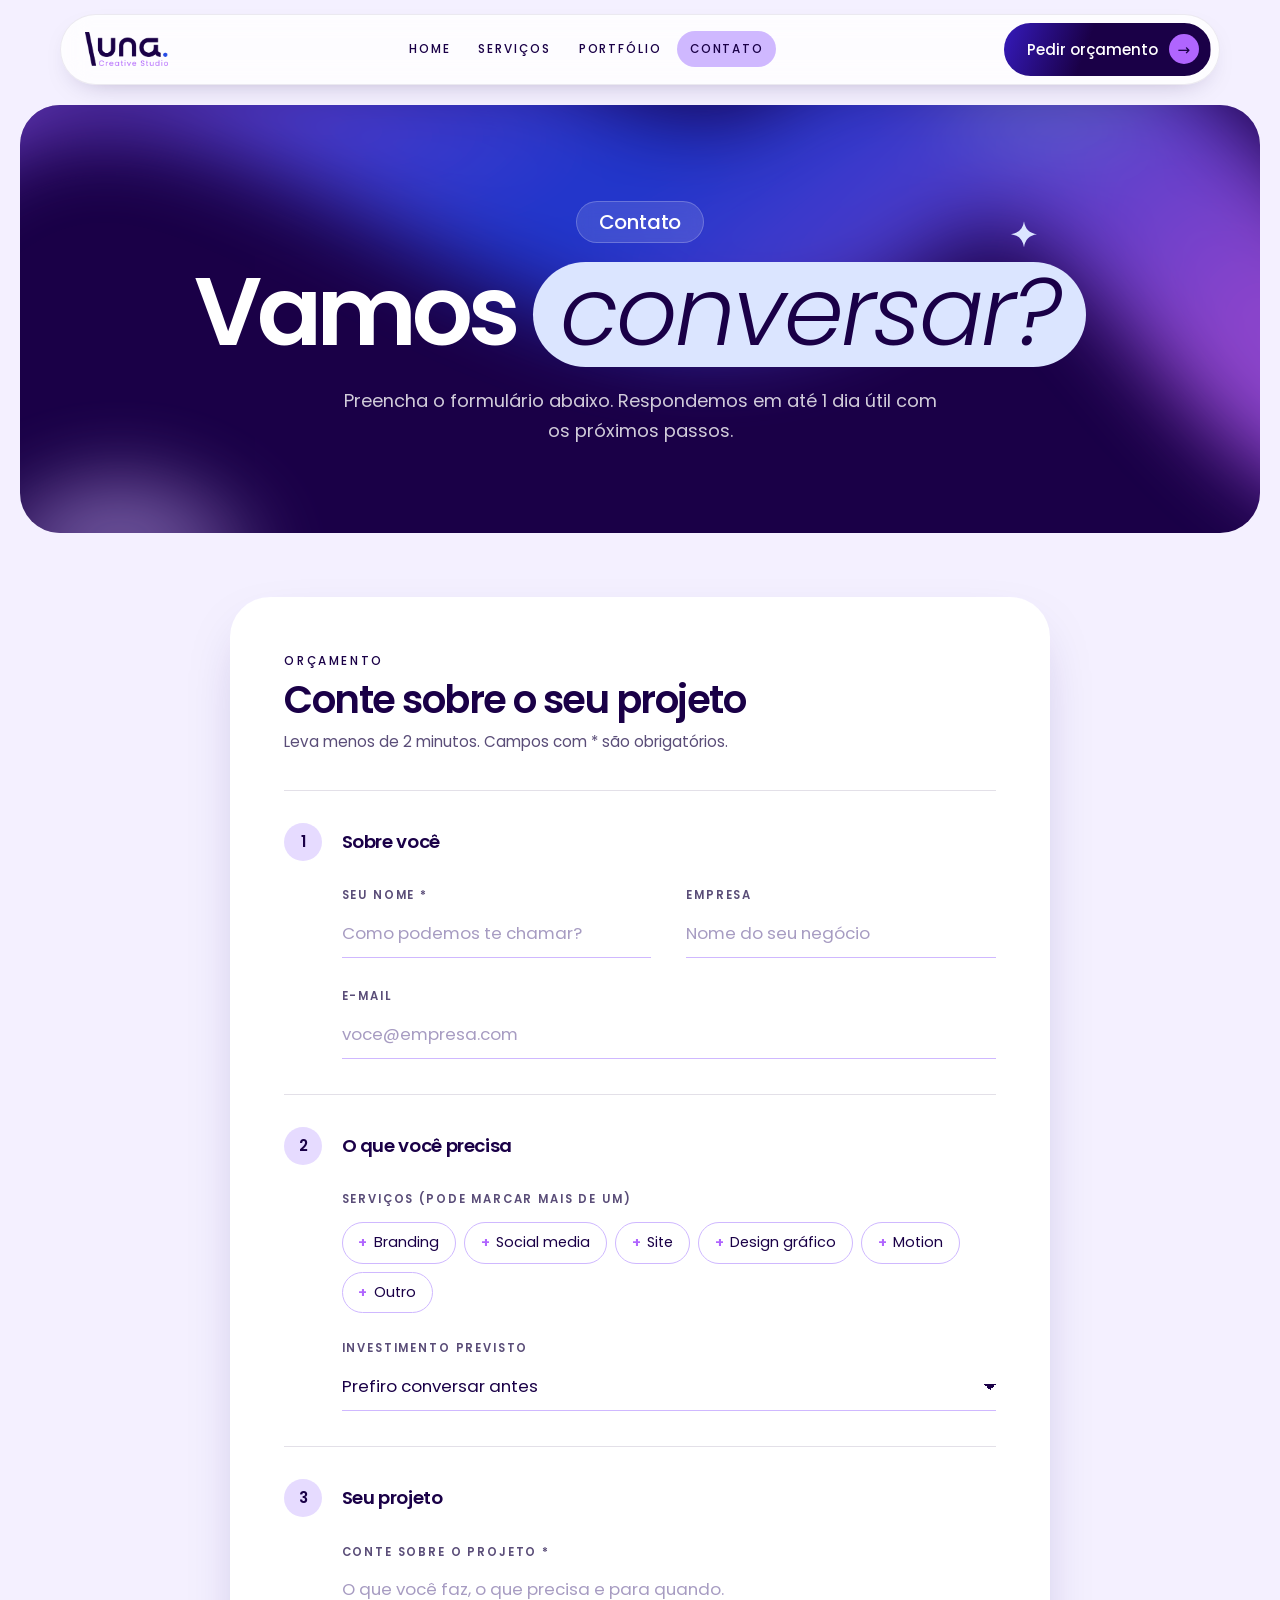
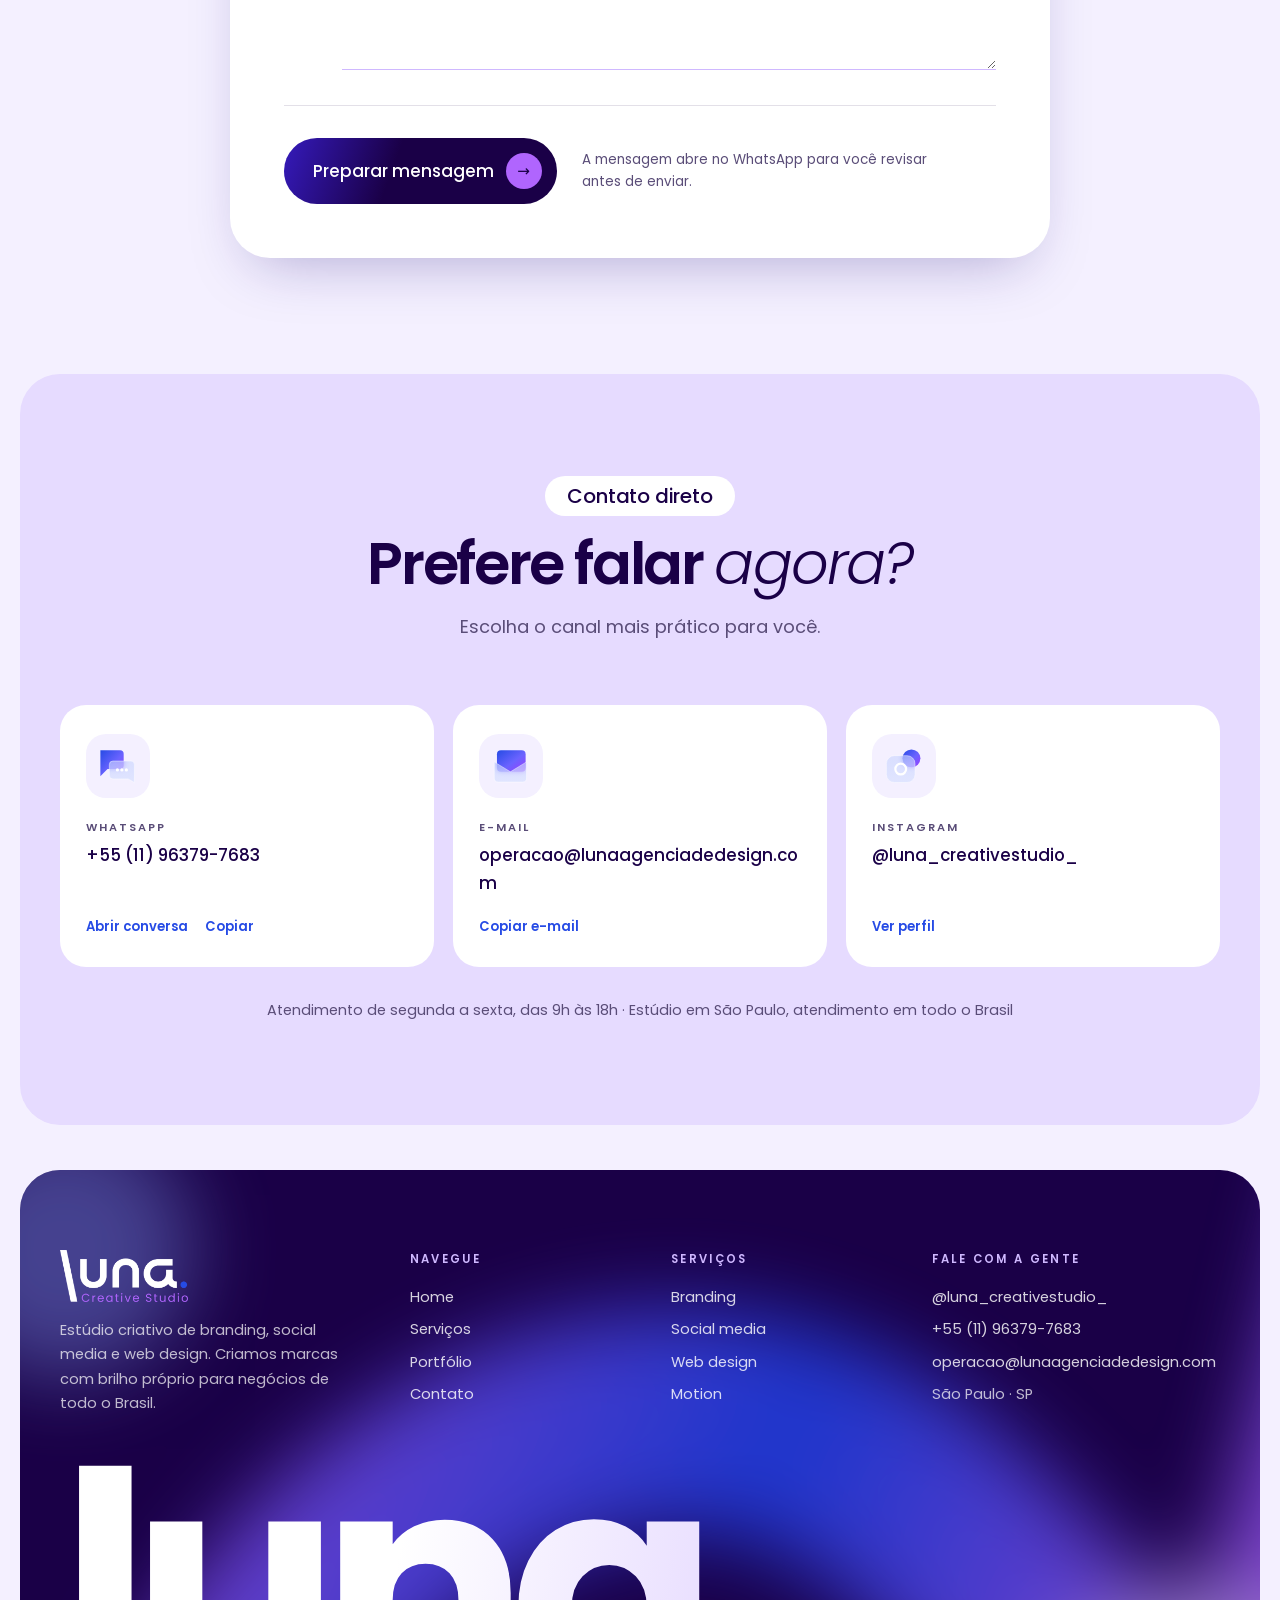
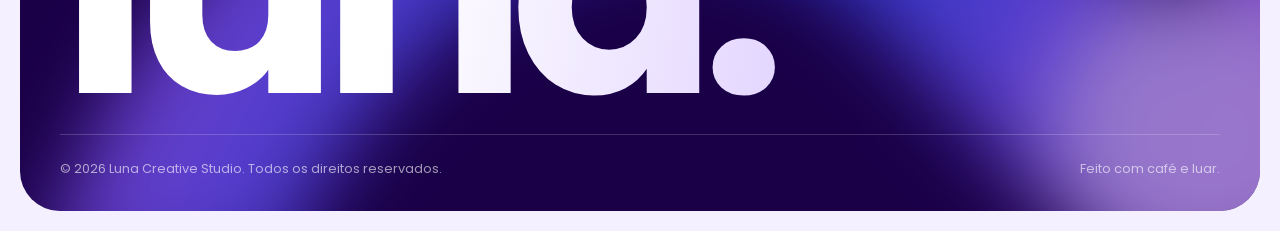
==== commit 215a0994: "Topo com céu roxo animado e lua 3D, gradiente no rodapé e nas marcas, botões com brilho Co-Authored-" ====
--- a/contato.html
+++ b/contato.html
@@ -153,11 +153,12 @@
 </main>
 
 <!-- ===== RODAPÉ (igual em todas as páginas) ===== -->
-<footer class="site-footer">
+<footer class="site-footer panel panel--glow">
+  <div class="stage__blob stage__blob--b" aria-hidden="true"><svg viewBox="0 0 800 500" preserveAspectRatio="xMidYMid slice"><defs><linearGradient id="grad-foot" x1="0" x2="1" y1="0" y2="0.3"><stop offset="0" stop-color="#b065fe"/><stop offset=".55" stop-color="#264be5"/><stop offset="1" stop-color="#b065fe"/></linearGradient></defs><path d="M120 540 C 160 280, 400 120, 560 270 S 720 540, 820 90" fill="none" stroke="url(#grad-foot)" stroke-width="120" stroke-linecap="round"/><circle cx="90" cy="120" r="70" fill="#8fa6ff" opacity=".55"/><circle cx="700" cy="380" r="80" fill="#cfb8ff" opacity=".8"/></svg></div>
   <div class="wrap">
     <div class="footer__grid">
       <div class="footer__brand">
-        <img src="assets/logo-luna.png" alt="Luna Creative Studio" width="955" height="389" loading="lazy">
+        <img src="assets/logo-luna-branco.png" alt="Luna Creative Studio" width="955" height="389" loading="lazy">
         <p>Estúdio criativo de branding, social media e web design. Criamos marcas com brilho próprio para negócios de todo o Brasil.</p>
       </div>
       <div>
--- a/css/style.css
+++ b/css/style.css
@@ -106,7 +106,7 @@
   padding: 0.75em 0.8em 0.75em 1.5em;
   border: 0;
   border-radius: 999px;
-  background: var(--ink);
+  background: linear-gradient(110deg, var(--ink) 35%, #3a1fd0 55%, var(--ink) 75%) 100% 0 / 250% 100%;
   color: var(--white);
   font-family: var(--f-body);
   font-weight: 500;
@@ -114,7 +114,7 @@
   text-decoration: none;
   cursor: pointer;
   white-space: nowrap;
-  transition: transform 0.35s var(--ease), box-shadow 0.35s var(--ease);
+  transition: transform 0.35s var(--ease), box-shadow 0.35s var(--ease), background-position 0.8s var(--ease);
 }
 .btn__arrow {
   width: 30px; height: 30px;
@@ -125,9 +125,9 @@
   font-size: 0.95rem;
   transition: transform 0.35s var(--ease), background 0.2s;
 }
-.btn:hover { transform: translateY(-3px); box-shadow: 0 14px 30px -12px rgba(38, 75, 229, 0.6); }
+.btn:hover { background-position: 0 0; transform: translateY(-3px); box-shadow: 0 14px 30px -12px rgba(38, 75, 229, 0.6); }
 .btn:hover .btn__arrow { transform: rotate(-45deg); background: var(--blue); color: var(--white); }
-.btn--light { background: var(--white); color: var(--ink); box-shadow: 0 0 0 1.5px var(--ink) inset; }
+.btn--light { background: var(--white) !important; color: var(--ink); box-shadow: 0 0 0 1.5px var(--ink) inset; }
 .btn--light .btn__arrow { background: var(--lav-2); }
 .btn--big { font-size: 1.05rem; padding: 0.9em 0.9em 0.9em 1.7em; }
 .btn--big .btn__arrow { width: 36px; height: 36px; }
@@ -220,175 +220,276 @@
 /* Paralaxe: o JS atualiza --py em cada forma conforme a rolagem */
 [data-parallax] { translate: 0 var(--py, 0px); }
 
-/* =========================================================
-   HERO — palco 3D
-   ========================================================= */
-.hero {
-  position: relative;
-  padding-top: clamp(2.5rem, 6vw, 4.5rem);
-  padding-bottom: 2rem;
-  text-align: center;
-  isolation: isolate;
-}
-.hero__inner { position: relative; display: grid; justify-items: center; gap: 1.4rem; }
-.hero__title {
-  font-family: var(--f-display);
-  font-weight: 600;
-  font-size: clamp(2.6rem, 7.2vw, 6.1rem);
-  line-height: 1.04;
-  letter-spacing: -0.055em;
-  max-width: 13ch;
-  position: relative;
-  z-index: 2;
-}
-.hero__title .pill-hl { padding-inline: 0.22em; }
-.hero__title .word { display: inline-block; animation: rise 1s var(--ease) both; animation-delay: calc(var(--i) * 90ms); }
-@keyframes rise { from { transform: translateY(40%) rotate(4deg); opacity: 0; } }
-.hero .lead { position: relative; z-index: 2; text-align: center; }
-.hero__actions { display: flex; flex-wrap: wrap; justify-content: center; gap: 0.8rem; position: relative; z-index: 2; }
-
-.hero .hero .arch { top: 46%; left: 10%; }
-.hero .sparkle { top: 10%; right: 12%; }
-.hero 
-/* Palco: cartão branco com blob de gradiente + logo 3D + anel orbital */
-.stage {
-  position: relative;
-  margin-top: clamp(2rem, 5vw, 3.5rem);
-  border-radius: var(--r-lg);
-  background: var(--white);
-  height: clamp(380px, 52vw, 620px);
-  overflow: hidden;
-  box-shadow: var(--shadow-soft);
-  perspective: 1100px;
-  isolation: isolate;
-  transform: scale(var(--stage-scale, 1));
-  transform-origin: 50% 0;
-}
-.stage__blob { position: absolute; inset: -10%; z-index: 0; filter: blur(42px) saturate(1.2); opacity: 0.85; }
+/* Mancha de gradiente animada (usada nos painéis roxos) */
+.stage__blob { position: absolute; inset: -10%; z-index: 0; filter: blur(42px) saturate(1.2); opacity: 0.85; pointer-events: none; }
 .stage__blob svg { width: 100%; height: 100%; animation: sway 14s ease-in-out infinite alternate; }
 @keyframes sway {
   0% { transform: rotate(-6deg) scale(1); }
   50% { transform: rotate(4deg) scale(1.08) translateX(3%); }
   100% { transform: rotate(10deg) scale(0.96) translateX(-3%); }
 }
-.stage__grain {
-  position: absolute; inset: 0; z-index: 1; opacity: 0.35; mix-blend-mode: overlay;
-  background-image: radial-gradient(rgba(255, 255, 255, 0.8) 1px, transparent 1px);
-  background-size: 4px 4px;
-}
-
-/* Logo 3D (camadas empilhadas no eixo Z) */
-.logo3d {
+.stage__blob--b svg { animation-duration: 18s; animation-direction: alternate-reverse; }
+
+/* =========================================================
+   HERO — céu noturno com gradiente animado e lua 3D
+   ========================================================= */
+.hero {
+  position: relative;
+  margin-top: 0.4rem;
+  padding-top: clamp(3rem, 6vw, 5rem);
+  padding-bottom: clamp(2.5rem, 5vw, 4rem);
+}
+.hero__grid {
+  display: grid;
+  grid-template-columns: minmax(0, 1fr) minmax(0, 1fr);
+  align-items: center;
+  gap: clamp(1rem, 3vw, 3rem);
+}
+.hero__text { display: grid; justify-items: start; gap: 1.5rem; position: relative; z-index: 3; }
+.hero__title {
+  font-family: var(--f-display);
+  font-weight: 600;
+  font-size: clamp(2.6rem, 6.2vw, 5.6rem);
+  line-height: 1.04;
+  letter-spacing: -0.055em;
+  max-width: 11ch;
+}
+.hero__title .pill-hl { padding-inline: 0.22em; color: var(--ink); }
+.hero__title .word { display: inline-block; animation: rise 1s var(--ease) both; animation-delay: calc(var(--i) * 90ms); }
+@keyframes rise { from { transform: translateY(40%) rotate(4deg); opacity: 0; } }
+.hero .lead { max-width: 46ch; }
+.hero__actions { display: flex; flex-wrap: wrap; gap: 0.8rem; }
+
+/* Estrelas: dois "céus" de pontinhos que piscam em ritmos diferentes */
+.stars, .stars::after {
+  position: absolute;
+  top: 0; left: 0;
+  width: 1.5px; height: 1.5px;
+  border-radius: 50%;
+  background: transparent;
+  z-index: 1;
+  pointer-events: none;
+}
+.stars { animation: twinkle-sky 4s ease-in-out infinite; }
+.stars::after { content: ""; animation: twinkle-sky 6s ease-in-out infinite reverse; }
+@keyframes twinkle-sky { 50% { opacity: 0.35; } }
+
+/* ---------- Cena 3D ---------- */
+.moon-scene {
+  --moon: clamp(190px, 25vw, 340px);
+  --R: calc(var(--moon) * 0.9);
+  position: relative;
+  height: clamp(360px, 44vw, 560px);
+  perspective: 1200px;
+  z-index: 2;
+}
+/* Cada camada de órbita é um espaço 3D separado (evita cortes na lua) */
+.orbit-layer { position: absolute; inset: 0; perspective: 1200px; pointer-events: none; }
+.orbit-layer--back { z-index: 1; }
+.orbit-layer--front-ring { z-index: 3; clip-path: inset(50% 0 0 0); }
+.orbit-layer--front { z-index: 4; }
+.rig {
   position: absolute;
   left: 50%; top: 50%;
-  width: min(62%, 560px);
-  aspect-ratio: 955 / 389;
-  z-index: 3;
+  width: 0; height: 0;
   transform-style: preserve-3d;
-  transform: translate(-50%, -50%) rotateX(var(--rx, 8deg)) rotateY(var(--ry, -18deg));
-  transition: transform 0.6s var(--ease);
-}
-.logo3d img { position: absolute; inset: 0; width: 100%; height: 100%; backface-visibility: visible; }
-.logo3d .layer { transform: translateZ(calc(var(--z) * -1.6px)); filter: brightness(calc(1 - var(--z) * 0.035)); }
-.logo3d .front { transform: translateZ(1px); filter: drop-shadow(0 0 0.5px rgba(255, 255, 255, 0.6)); }
-.logo3d__shadow {
-  position: absolute; left: 50%; top: 78%;
-  width: 52%; height: 40px;
-  transform: translateX(-50%);
-  background: radial-gradient(closest-side, rgba(26, 0, 71, 0.35), transparent);
-  filter: blur(8px);
+  transform: rotateX(calc(-16deg + var(--my, 0) * -10deg)) rotateY(calc(var(--mx, 0) * 16deg));
+  transition: transform 0.8s var(--ease);
+}
+/* A lua */
+.moon {
+  position: absolute;
+  left: 50%; top: 50%;
+  width: var(--moon); height: var(--moon);
+  margin: calc(var(--moon) / -2) 0 0 calc(var(--moon) / -2);
+  border-radius: 50%;
   z-index: 2;
-}
-
-/* Anel orbital: etiquetas girando em 3D ao redor do logo */
-.orbit {
-  position: absolute; left: 50%; top: 50%;
-  width: 0; height: 0;
-  z-index: 4;
+  background: radial-gradient(circle at var(--lx, 34%) var(--ly, 30%), #f6f0ff 0%, #d5bbff 14%, #9a74ff 36%, #4f30dc 62%, #22097a 86%, #13004a 100%);
+  box-shadow: inset -18px -26px 60px rgba(13, 0, 36, 0.55);
+  animation: moon-float 7s ease-in-out infinite;
+}
+@keyframes moon-float { 50% { translate: 0 -10px; } }
+/* Brilho em volta da lua (fora da cena 3D para não "cortar") */
+.moon-glow {
+  position: absolute;
+  left: 50%; top: 50%;
+  width: calc(var(--moon) * 1.7); height: calc(var(--moon) * 1.7);
+  margin: calc(var(--moon) * -0.85) 0 0 calc(var(--moon) * -0.85);
+  border-radius: 50%;
+  background: radial-gradient(closest-side, rgba(176, 101, 254, 0.55), rgba(38, 75, 229, 0.28) 65%, transparent);
+  filter: blur(12px);
+  animation: halo 5s ease-in-out infinite;
+  pointer-events: none;
+}
+/* Crateras que "giram" devagar */
+.moon__surface {
+  position: absolute; inset: 0;
+  border-radius: 50%;
+  background-image:
+    radial-gradient(circle at 20% 30%, rgba(26, 0, 71, 0.35) 0 6%, transparent 7%),
+    radial-gradient(circle at 42% 62%, rgba(26, 0, 71, 0.28) 0 9%, transparent 10%),
+    radial-gradient(circle at 66% 24%, rgba(26, 0, 71, 0.25) 0 4%, transparent 5%),
+    radial-gradient(circle at 78% 70%, rgba(26, 0, 71, 0.3) 0 7%, transparent 8%),
+    radial-gradient(circle at 8% 78%, rgba(26, 0, 71, 0.22) 0 5%, transparent 6%),
+    radial-gradient(circle at 56% 44%, rgba(255, 255, 255, 0.18) 0 3%, transparent 4%);
+  background-size: 200% 100%;
+  animation: craters 38s linear infinite;
+  opacity: 0.8;
+}
+@keyframes craters { to { background-position: -200% 0; } }
+/* Sombra da fase da lua (o JS muda com a rolagem) */
+.moon__shade {
+  position: absolute; inset: 0;
+  border-radius: 50%;
+  box-shadow: inset calc(var(--ph, -90) * 1px) 0 calc(var(--moon) * 0.12) rgba(8, 0, 28, 0.82);
+}
+.moon__shine {
+  position: absolute;
+  width: 34%; height: 18%;
+  left: 18%; top: 14%;
+  border-radius: 50%;
+  background: radial-gradient(closest-side, rgba(255, 255, 255, 0.7), transparent);
+  filter: blur(6px);
+  transform: rotate(-30deg);
+}
+
+@keyframes halo { 50% { opacity: 0.6; scale: 1.08; } }
+
+/* Anéis orbitais (no plano horizontal, passam por trás e pela frente da lua) */
+.ring {
+  position: absolute;
+  left: calc(var(--R) * -1); top: calc(var(--R) * -1);
+  width: calc(var(--R) * 2); height: calc(var(--R) * 2);
+  border-radius: 50%;
+  border: 1.5px solid rgba(207, 184, 255, 0.45);
+  transform: rotateX(90deg);
+  box-shadow: 0 0 24px rgba(176, 101, 254, 0.25);
+}
+.ring--outer {
+  left: calc(var(--R) * -1.28); top: calc(var(--R) * -1.28);
+  width: calc(var(--R) * 2.56); height: calc(var(--R) * 2.56);
+  border: 1px dashed rgba(219, 229, 255, 0.3);
+  box-shadow: none;
+  animation: ring-spin 60s linear infinite;
+}
+@keyframes ring-spin { to { transform: rotateX(90deg) rotateZ(360deg); } }
+
+.orbiters { position: absolute; transform-style: preserve-3d; animation: orbit 12s linear infinite; }
+@keyframes orbit { to { transform: rotateY(-360deg); } }
+.orbiter {
+  position: absolute;
   transform-style: preserve-3d;
-  transform: rotateX(-14deg);
-}
-.orbit__ring { transform-style: preserve-3d; animation: orbit 9s linear infinite; }
-.orbit__item {
+  transform: rotateY(calc(var(--i) * 72deg)) translateZ(var(--R));
+}
+.orbiter__chip {
   position: absolute;
   left: 0; top: 0;
-  transform: rotateY(calc(var(--i) * 72deg)) translateZ(clamp(170px, 30vw, 360px)) translate(-50%, -50%);
+  transform: translate(-50%, -50%);
+  backface-visibility: hidden;
+  -webkit-backface-visibility: hidden;
   white-space: nowrap;
-  padding: 0.5em 1.1em;
+  padding: 0.5em 1.05em;
   border-radius: 999px;
-  font-size: clamp(0.72rem, 1.2vw, 0.9rem);
+  font-size: clamp(0.7rem, 1.1vw, 0.86rem);
   font-weight: 500;
-  background: rgba(255, 255, 255, 0.86);
-  box-shadow: 0 8px 22px -10px rgba(26, 0, 71, 0.45);
-  backface-visibility: hidden;
-}
-.orbit__item::before { content: ""; display: inline-block; width: 8px; height: 8px; border-radius: 50%; background: var(--blue); margin-right: 0.5em; vertical-align: 1px; }
-@keyframes orbit { to { transform: rotateY(-360deg); } }
-
-/* Cartões flutuantes no palco */
+  color: var(--white);
+  background: rgba(255, 255, 255, 0.14);
+  border: 1px solid rgba(255, 255, 255, 0.35);
+  box-shadow: 0 10px 26px -12px rgba(0, 0, 0, 0.5);
+}
+.orbit-layer--back .orbiter__chip { transform: translate(-50%, -50%) rotateY(180deg); background: rgba(255, 255, 255, 0.08); color: rgba(255, 255, 255, 0.7); }
+.orbiter__chip::before { content: ""; display: inline-block; width: 7px; height: 7px; border-radius: 50%; background: var(--lav-2); margin-right: 0.5em; vertical-align: 1px; }
+
+/* Cubos de vidro flutuando */
+.cube {
+  --s: 46px;
+  position: absolute;
+  width: var(--s); height: var(--s);
+  transform-style: preserve-3d;
+  animation: cube-spin 14s linear infinite;
+  z-index: 3;
+}
+.cube__f {
+  position: absolute; inset: 0;
+  border-radius: 8px;
+  background: linear-gradient(135deg, rgba(207, 184, 255, 0.55), rgba(38, 75, 229, 0.35));
+  border: 1px solid rgba(255, 255, 255, 0.5);
+  box-shadow: inset 0 0 14px rgba(255, 255, 255, 0.25);
+}
+.cube__f:nth-child(1) { transform: translateZ(calc(var(--s) / 2)); }
+.cube__f:nth-child(2) { transform: rotateY(180deg) translateZ(calc(var(--s) / 2)); }
+.cube__f:nth-child(3) { transform: rotateY(90deg) translateZ(calc(var(--s) / 2)); }
+.cube__f:nth-child(4) { transform: rotateY(-90deg) translateZ(calc(var(--s) / 2)); }
+.cube__f:nth-child(5) { transform: rotateX(90deg) translateZ(calc(var(--s) / 2)); }
+.cube__f:nth-child(6) { transform: rotateX(-90deg) translateZ(calc(var(--s) / 2)); }
+@keyframes cube-spin { from { transform: rotateX(0) rotateY(0); } to { transform: rotateX(360deg) rotateY(720deg); } }
+.cube-wrap { position: absolute; z-index: 3; animation: bob 6s ease-in-out infinite; }
+.cube-wrap--a { top: 6%; right: 6%; }
+.cube-wrap--b { bottom: 10%; left: 4%; animation-delay: -2s; }
+.cube-wrap--b .cube { --s: 30px; animation-duration: 10s; animation-direction: reverse; }
+.cube-wrap--c { top: 20%; left: 12%; animation-delay: -4s; }
+.cube-wrap--c .cube { --s: 20px; animation-duration: 8s; }
+
+/* Cartões de vidro sobre a cena */
 .float-card {
   position: absolute;
-  z-index: 5;
-  background: rgba(255, 255, 255, 0.9);
+  z-index: 4;
+  color: var(--white);
+  background: rgba(255, 255, 255, 0.1);
+  border: 1px solid rgba(255, 255, 255, 0.25);
+  backdrop-filter: blur(14px);
+  -webkit-backdrop-filter: blur(14px);
   border-radius: var(--r-sm);
-  padding: 0.8rem 1rem;
-  box-shadow: 0 14px 30px -16px rgba(26, 0, 71, 0.5);
-  display: flex;
-  align-items: center;
-  gap: 0.7rem;
+  padding: 0.75rem 1rem;
+  display: flex; align-items: center; gap: 0.7rem;
   text-align: left;
-  font-size: 0.82rem;
+  font-size: 0.8rem;
   line-height: 1.3;
   animation: bob 6s ease-in-out infinite;
 }
-.float-card strong { font-family: var(--f-display); font-size: 1.4rem; font-weight: 600; display: block; }
-.float-card--a { left: 4%; top: 8%; }
-.float-card--b { left: 5%; bottom: 8%; animation-delay: -3s; }
-.float-card__icon { width: 38px; height: 38px; border-radius: 12px; background: var(--lav); display: grid; place-items: center; flex: none; }
-
-@media (max-width: 760px) {
-  .hero   .hero   .float-card--a { top: 5%; left: 4%; }
-  .float-card--b { display: none; }
-  .logo3d { width: 76%; }
-}
-
-/* ---------- Números (pílulas com avatares) ---------- */
-.stats-row { display: grid; grid-template-columns: 1.2fr 1fr auto; gap: 1rem; align-items: stretch; margin-top: 1.6rem; }
+.float-card strong { font-size: 1.35rem; font-weight: 600; display: block; letter-spacing: -0.02em; }
+.float-card--a { right: 0; bottom: 14%; }
+.float-card--b { left: 0; top: 10%; animation-delay: -3s; }
+.float-card__icon { width: 38px; height: 38px; border-radius: 12px; background: rgba(255, 255, 255, 0.85); display: grid; place-items: center; flex: none; padding: 5px; }
+
+/* ---------- Números (vidro sobre o céu) ---------- */
+.stats-row { display: grid; grid-template-columns: repeat(3, 1fr); gap: 1rem; margin-top: clamp(1.5rem, 4vw, 3rem); position: relative; z-index: 3; }
 .stat-pill {
   display: flex; align-items: center; gap: 1rem;
-  padding: 1rem 1.6rem;
-  border-radius: 999px;
-  border: 1.5px solid var(--lav-2);
-  background: rgba(255, 255, 255, 0.7);
+  padding: 1rem 1.4rem;
+  border-radius: var(--r-md);
+  background: rgba(255, 255, 255, 0.08);
+  border: 1px solid rgba(255, 255, 255, 0.18);
+  backdrop-filter: blur(12px);
+  -webkit-backdrop-filter: blur(12px);
   min-width: 0;
-  text-align: left;
-}
-.stat-pill__num { font-family: var(--f-display); font-size: clamp(1.8rem, 3.4vw, 2.6rem); font-weight: 500; letter-spacing: -0.03em; line-height: 1; white-space: nowrap; }
-.stat-pill__num--chip { background: var(--lav); padding: 0.18em 0.45em; border-radius: 999px; }
-.stat-pill p { font-size: 0.85rem; color: var(--muted); line-height: 1.35; }
+}
+.stat-pill__num { font-size: clamp(1.7rem, 3vw, 2.4rem); font-weight: 600; letter-spacing: -0.04em; line-height: 1; white-space: nowrap; }
+.stat-pill p { font-size: 0.85rem; color: rgba(255, 255, 255, 0.72); line-height: 1.35; }
 .avatars { display: flex; flex: none; }
 .avatars span {
-  width: 44px; height: 44px; border-radius: 50%;
-  border: 3px solid var(--white);
-  margin-left: -12px;
+  width: 40px; height: 40px; border-radius: 50%;
+  border: 2px solid var(--ink);
+  margin-left: -10px;
   display: grid; place-items: center;
-  font-weight: 600; font-size: 0.85rem;
+  font-weight: 600; font-size: 0.8rem; color: var(--ink);
 }
 .avatars span:first-child { margin-left: 0; }
-.scroll-hint {
-  width: 112px; aspect-ratio: 1; border-radius: 50%;
-  border: 1.5px solid var(--lav-2);
-  display: grid; place-items: center;
-  position: relative;
-  text-decoration: none;
-  background: rgba(255, 255, 255, 0.7);
-}
-.scroll-hint svg.ring { position: absolute; inset: 6px; animation: spin 16s linear infinite; }
-.scroll-hint__arrow { width: 40px; height: 40px; border-radius: 50%; border: 1.5px solid var(--ink); display: grid; place-items: center; animation: bob 2.4s ease-in-out infinite; }
-@media (max-width: 860px) {
+
+@media (max-width: 900px) {
+  .hero__grid { grid-template-columns: 1fr; }
+  .hero__text { justify-items: center; text-align: center; }
+  .hero__title { max-width: 12ch; }
+  .hero__actions { justify-content: center; }
+  .moon-scene { --moon: clamp(170px, 46vw, 260px); height: clamp(340px, 86vw, 460px); }
   .stats-row { grid-template-columns: 1fr; }
-  .scroll-hint { display: none; }
-  .stat-pill { border-radius: var(--r-md); }
+}
+@media (max-width: 520px) {
+  .moon-scene { --R: calc(var(--moon) * 0.78); }
+  .cube-wrap--a { right: 14%; top: 2%; }
+  .float-card--b { display: none; }
+  .float-card--a { bottom: 4%; right: 2%; }
+  .cube-wrap--c { display: none; }
 }
 
 /* =========================================================
@@ -659,6 +760,11 @@
 .panel--glow .label { color: var(--lav-2); }
 .panel--glow .pill-hl { color: var(--ink); }
 .panel--glow .tag { background: rgba(255, 255, 255, 0.12); color: var(--white); border: 1px solid rgba(255, 255, 255, 0.22); backdrop-filter: blur(8px); -webkit-backdrop-filter: blur(8px); }
+.panel--glow .logos__item { color: rgba(255, 255, 255, 0.75); }
+.panel--glow .logos { margin-top: clamp(3rem, 6vw, 4.5rem); }
+.brands-title { text-align: center; margin-top: clamp(3.5rem, 7vw, 5rem); position: relative; z-index: 2; }
+.brands-title span { font-size: 0.72rem; font-weight: 600; letter-spacing: 0.2em; text-transform: uppercase; color: var(--lav-2); }
+.brands-title + .logos { margin-top: 1.4rem; }
 .stack-card--glow { overflow: hidden; }
 .stack-card--glow .stage__blob { opacity: 0.55; }
 .stack-card--glow > *:not(.stage__blob) { position: relative; z-index: 1; }
@@ -676,14 +782,16 @@
 /* =========================================================
    RODAPÉ
    ========================================================= */
-.site-footer { padding-top: clamp(3.5rem, 7vw, 5rem); padding-bottom: 2rem; overflow: hidden; }
+.site-footer { padding-top: clamp(3.5rem, 7vw, 5rem); padding-bottom: 2rem; margin-block: clamp(8px, 1.6vw, 22px); }
+.site-footer > .wrap { position: relative; z-index: 2; }
 .footer__grid { display: grid; grid-template-columns: 1.4fr 1fr 1fr 1.3fr; gap: 2.5rem; }
 .footer__brand img { height: 52px; width: auto; }
-.footer__brand p { margin-top: 1rem; color: var(--muted); font-size: 0.92rem; max-width: 34ch; }
-.footer__title { font-size: 0.72rem; font-weight: 600; letter-spacing: 0.2em; text-transform: uppercase; margin-bottom: 1rem; }
+.footer__brand p { margin-top: 1rem; color: rgba(255, 255, 255, 0.72); font-size: 0.92rem; max-width: 34ch; }
+.footer__title { font-size: 0.72rem; font-weight: 600; letter-spacing: 0.2em; text-transform: uppercase; margin-bottom: 1rem; color: var(--lav-2); }
 .footer__list { list-style: none; margin: 0; padding: 0; display: grid; gap: 0.5rem; font-size: 0.92rem; }
-.footer__list a { text-decoration: none; color: var(--muted); overflow-wrap: anywhere; transition: color 0.2s; }
-.footer__list a:hover { color: var(--blue); }
+.footer__list { color: rgba(255, 255, 255, 0.72); }
+.footer__list a { text-decoration: none; color: rgba(255, 255, 255, 0.82); overflow-wrap: anywhere; transition: color 0.2s; }
+.footer__list a:hover { color: var(--white); }
 .footer__big {
   font-family: var(--f-display);
   font-weight: 700;
@@ -693,7 +801,7 @@
   margin-top: 3rem;
   white-space: nowrap;
   user-select: none;
-  background: linear-gradient(100deg, var(--ink) 20%, var(--lilac) 55%, var(--blue) 80%);
+  background: linear-gradient(100deg, #ffffff 15%, var(--lav-2) 45%, #8fa6ff 70%, #ffffff 95%);
   background-size: 200% 100%;
   -webkit-background-clip: text;
   background-clip: text;
@@ -701,7 +809,7 @@
   animation: shimmer 10s ease-in-out infinite alternate;
 }
 @keyframes shimmer { to { background-position: 100% 0; } }
-.footer__bottom { display: flex; flex-wrap: wrap; justify-content: space-between; gap: 1rem; margin-top: 1.6rem; padding-top: 1.4rem; border-top: 1px solid var(--line); font-size: 0.8rem; color: var(--muted); }
+.footer__bottom { display: flex; flex-wrap: wrap; justify-content: space-between; gap: 1rem; margin-top: 1.6rem; padding-top: 1.4rem; border-top: 1px solid rgba(255, 255, 255, 0.18); font-size: 0.8rem; color: rgba(255, 255, 255, 0.6); }
 @media (max-width: 900px) { .footer__grid { grid-template-columns: 1fr 1fr; } }
 @media (max-width: 520px) { .footer__grid { grid-template-columns: 1fr; } }
 
@@ -896,3 +1004,4 @@
   [data-parallax] { translate: none; }
 }
 @media (max-width: 760px) { .orbit { display: none; } }
+.stars--b { animation-duration: 6s; animation-direction: reverse; }
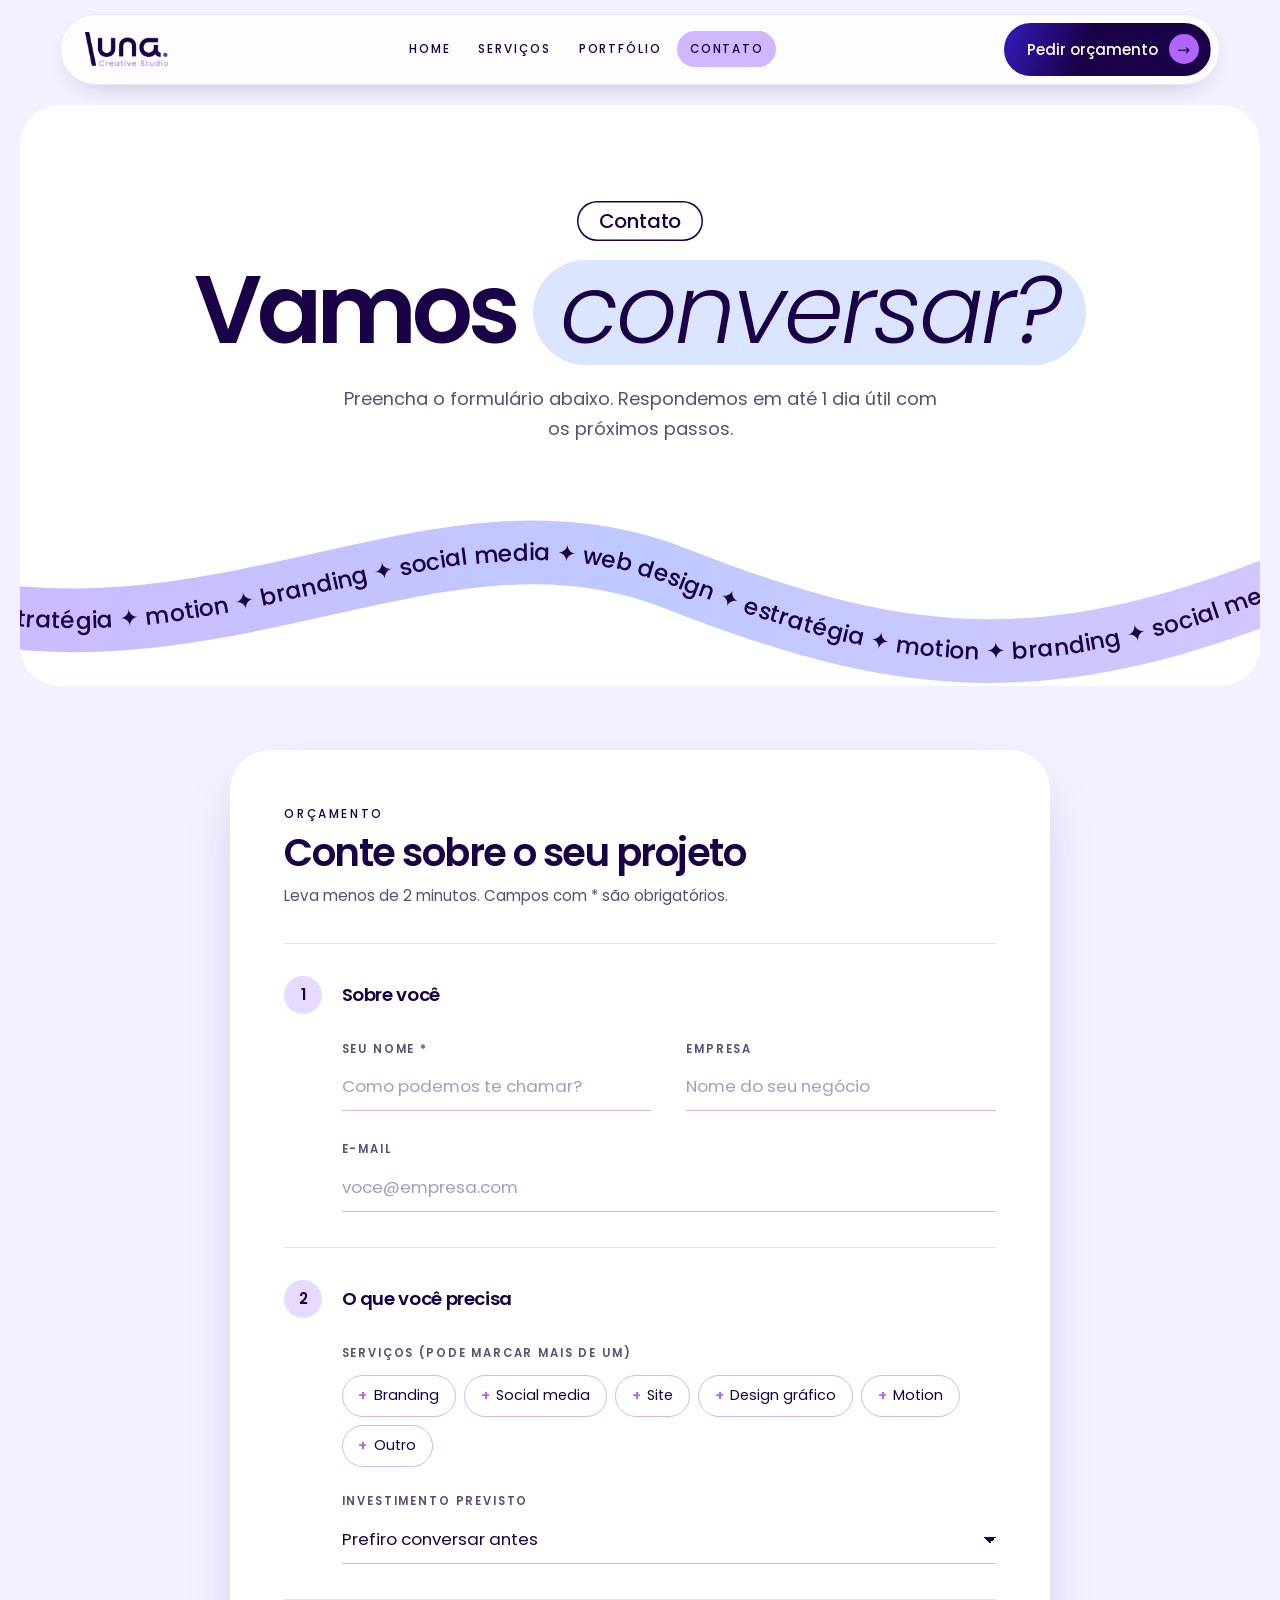
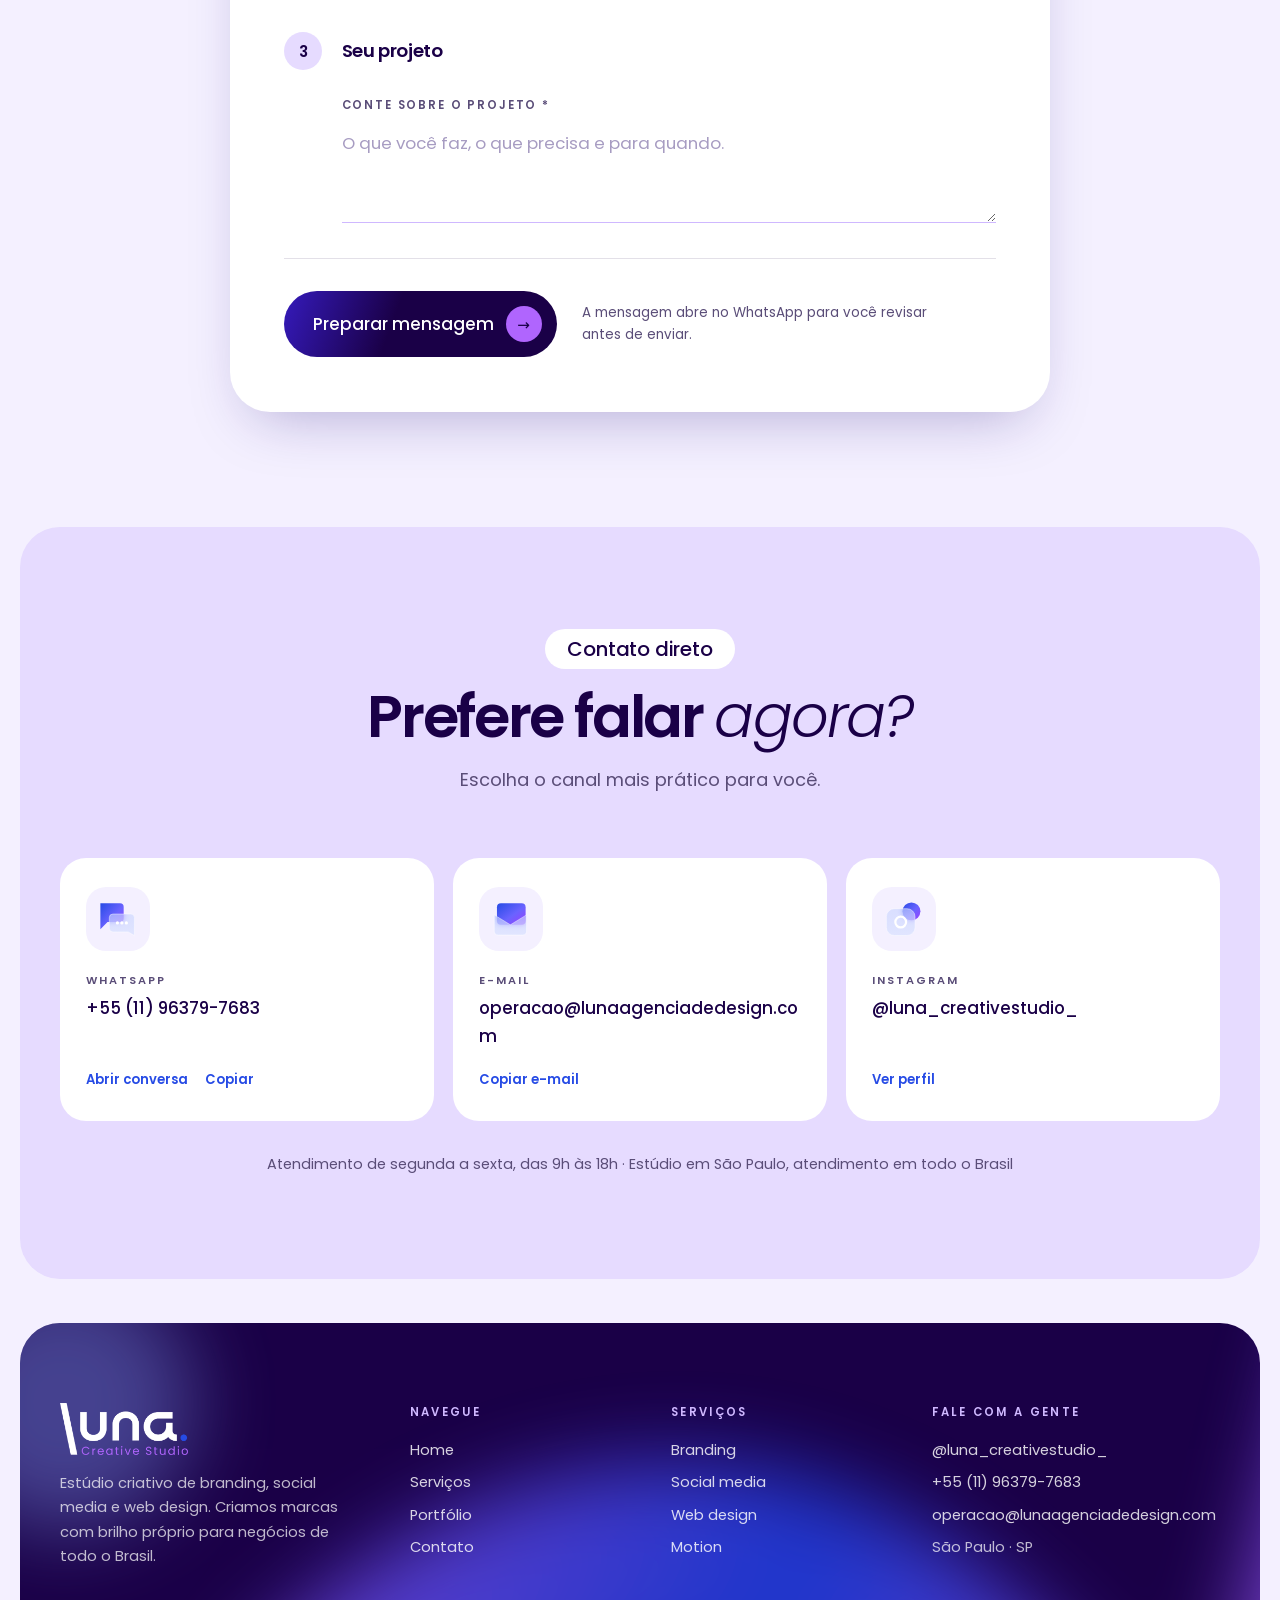
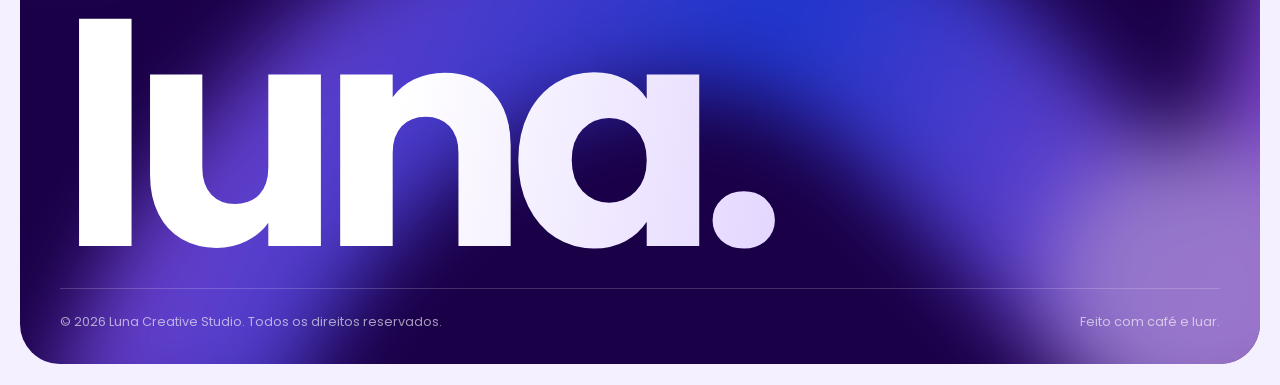
==== commit cc2d9afc: "Novo estilo: faixas onduladas com texto, pílulas, frase que acende na rolagem e depoimentos em bento" ====
--- a/contato.html
+++ b/contato.html
@@ -37,11 +37,10 @@
 </header>
 
 <main>
-<section class="page-hero panel panel--glow">
-  <div class="stage__blob" aria-hidden="true"><svg viewBox="0 0 800 500" preserveAspectRatio="xMidYMid slice"><defs><linearGradient id="grad-top" x1="0" x2="1" y1="0" y2="0.3"><stop offset="0" stop-color="#b065fe"/><stop offset=".55" stop-color="#264be5"/><stop offset="1" stop-color="#b065fe"/></linearGradient></defs><path d="M-20 140 C 180 -40, 360 300, 520 170 S 740 380, 850 280" fill="none" stroke="url(#grad-top)" stroke-width="120" stroke-linecap="round"/><circle cx="620" cy="90" r="70" fill="#8fa6ff" opacity=".55"/><circle cx="120" cy="420" r="80" fill="#cfb8ff" opacity=".8"/></svg></div>
-  <svg class="shape sparkle " data-parallax="0.3" viewBox="0 0 24 24" aria-hidden="true"><path d="M12 0c1 7 5 11 12 12-7 1-11 5-12 12-1-7-5-11-12-12 7-1 11-5 12-12z" fill="#dbe5ff"/></svg>
+<section class="page-hero panel panel--white">
+  <svg class="ribbon ribbon--page ribbon--bottom" viewBox="0 0 1440 260" preserveAspectRatio="xMidYMid slice" aria-hidden="true"><defs><linearGradient id="rg-page" x1="0" x2="1"><stop offset="0" stop-color="#cfb8ff"/><stop offset=".5" stop-color="#bfcaff"/><stop offset="1" stop-color="#d7c4ff"/></linearGradient><path id="rp-page" d="M-140 150 C 220 260, 480 20, 760 130 S 1220 260, 1580 90"/></defs><use href="#rp-page" class="ribbon__band" stroke="url(#rg-page)"/><text class="ribbon__text"><textPath href="#rp-page" startOffset="0" data-ribbon="1">branding   ✦   social media   ✦   web design   ✦   estratégia   ✦   motion   ✦   branding   ✦   social media   ✦   web design   ✦   estratégia   ✦   motion   ✦   branding   ✦   social media   ✦   web design   ✦   estratégia   ✦   motion   ✦   branding   ✦   social media   ✦   web design   ✦   estratégia   ✦   motion   ✦   branding   ✦   social media   ✦   web design   ✦   estratégia   ✦   motion   ✦   branding   ✦   social media   ✦   web design   ✦   estratégia   ✦   motion   ✦   branding   ✦   social media   ✦   web design   ✦   estratégia   ✦   motion   ✦   branding   ✦   social media   ✦   web design   ✦   estratégia   ✦   motion   ✦   branding   ✦   social media   ✦   web design   ✦   estratégia   ✦   motion   ✦   branding   ✦   social media   ✦   web design   ✦   estratégia   ✦   motion   ✦   branding   ✦   social media   ✦   web design   ✦   estratégia   ✦   motion   ✦   branding   ✦   social media   ✦   web design   ✦   estratégia   ✦   motion   ✦   branding   ✦   social media   ✦   web design   ✦   estratégia   ✦   motion   ✦   branding   ✦   social media   ✦   web design   ✦   estratégia   ✦   motion   ✦   </textPath></text></svg>
   <div class="wrap page-hero__inner">
-    <span class="tag">Contato</span>
+    <span class="tag tag--outline">Contato</span>
     <h1 class="page-hero__title">Vamos <span class="pill-hl pill-hl--ice"><em>conversar?</em></span></h1>
     <p class="lead">Preencha o formulário abaixo. Respondemos em até 1 dia útil com os próximos passos.</p>
   </div>
--- a/css/style.css
+++ b/css/style.css
@@ -231,265 +231,165 @@
 .stage__blob--b svg { animation-duration: 18s; animation-direction: alternate-reverse; }
 
 /* =========================================================
-   HERO — céu noturno com gradiente animado e lua 3D
+   FAIXAS ONDULADAS COM TEXTO CORRENDO
+   (o texto anda sozinho e acelera quando a pessoa rola a página)
+   ========================================================= */
+.ribbon { position: absolute; inset: 0; width: 100%; height: 100%; z-index: 0; pointer-events: none; overflow: visible; }
+.ribbon__band { fill: none; stroke-width: 74; stroke-linecap: round; }
+.ribbon__text {
+  font-family: var(--f-body);
+  font-size: 27px;
+  font-weight: 500;
+  letter-spacing: 0.01em;
+  fill: var(--ink);
+  dominant-baseline: central;
+}
+.ribbon--blue .ribbon__band { stroke: var(--blue); stroke-width: 60; }
+.ribbon--blue .ribbon__text { fill: var(--white); font-size: 22px; }
+.ribbon--cta .ribbon__band { stroke: rgba(255, 255, 255, 0.12); }
+.ribbon--cta .ribbon__text { fill: rgba(255, 255, 255, 0.85); }
+.ribbon--bottom { top: auto; bottom: 0; height: clamp(150px, 17vw, 250px); }
+.page-hero { padding-bottom: clamp(170px, 19vw, 290px) !important; }
+.hero.panel { padding-top: clamp(3.5rem, 5.5vw, 5rem); padding-bottom: clamp(200px, 19vw, 280px); }
+.cta { padding-bottom: clamp(190px, 20vw, 300px) !important; }
+.tcard--cta { text-decoration: none; justify-content: space-between; }
+.tcard--cta .tcard__cap { font-size: clamp(1.5rem, 2.6vw, 2.2rem); font-weight: 600; letter-spacing: -0.04em; max-width: 16ch; }
+.tcard__go { display: inline-flex; align-items: center; gap: 0.6rem; font-weight: 500; }
+.tcard__go .btn__arrow { background: var(--white); }
+
+/* =========================================================
+   TOPO (HOME)
    ========================================================= */
 .hero {
   position: relative;
   margin-top: 0.4rem;
-  padding-top: clamp(3rem, 6vw, 5rem);
-  padding-bottom: clamp(2.5rem, 5vw, 4rem);
-}
-.hero__grid {
-  display: grid;
-  grid-template-columns: minmax(0, 1fr) minmax(0, 1fr);
-  align-items: center;
-  gap: clamp(1rem, 3vw, 3rem);
-}
-.hero__text { display: grid; justify-items: start; gap: 1.5rem; position: relative; z-index: 3; }
+  padding-top: clamp(4.5rem, 10vw, 8rem);
+  padding-bottom: clamp(210px, 25vw, 360px);
+  text-align: center;
+}
+.hero__inner { position: relative; z-index: 2; display: grid; justify-items: center; gap: 1.6rem; }
 .hero__title {
   font-family: var(--f-display);
   font-weight: 600;
-  font-size: clamp(2.6rem, 6.2vw, 5.6rem);
-  line-height: 1.04;
+  font-size: clamp(2.6rem, 6vw, 5.3rem);
+  line-height: 1.02;
   letter-spacing: -0.055em;
-  max-width: 11ch;
-}
-.hero__title .pill-hl { padding-inline: 0.22em; color: var(--ink); }
-.hero__title .word { display: inline-block; animation: rise 1s var(--ease) both; animation-delay: calc(var(--i) * 90ms); }
+  max-width: 12ch;
+}
+.hero__title .word { display: inline-block; animation: rise 1s var(--ease) both; animation-delay: calc(var(--i) * 80ms); }
 @keyframes rise { from { transform: translateY(40%) rotate(4deg); opacity: 0; } }
-.hero .lead { max-width: 46ch; }
-.hero__actions { display: flex; flex-wrap: wrap; gap: 0.8rem; }
-
-/* Estrelas: dois "céus" de pontinhos que piscam em ritmos diferentes */
-.stars, .stars::after {
-  position: absolute;
-  top: 0; left: 0;
-  width: 1.5px; height: 1.5px;
-  border-radius: 50%;
-  background: transparent;
-  z-index: 1;
-  pointer-events: none;
-}
-.stars { animation: twinkle-sky 4s ease-in-out infinite; }
-.stars::after { content: ""; animation: twinkle-sky 6s ease-in-out infinite reverse; }
-@keyframes twinkle-sky { 50% { opacity: 0.35; } }
-
-/* ---------- Cena 3D ---------- */
-.moon-scene {
-  --moon: clamp(190px, 25vw, 340px);
-  --R: calc(var(--moon) * 0.9);
+.grad-text em {
+  background: linear-gradient(100deg, var(--blue), var(--lilac), var(--blue));
+  background-size: 200% 100%;
+  -webkit-background-clip: text;
+  background-clip: text;
+  color: transparent;
+  animation: shimmer 6s ease-in-out infinite alternate;
+  padding-right: 0.08em;
+}
+.grad-text { text-shadow: none; }
+.hero .lead { max-width: 50ch; color: var(--muted); }
+.hero__actions { display: flex; flex-wrap: wrap; justify-content: center; gap: 0.8rem; }
+.tag--outline { background: var(--white) !important; box-shadow: 0 0 0 1.5px var(--ink) inset; }
+
+/* =========================================================
+   PÍLULAS COM PALAVRAS
+   ========================================================= */
+.section--tight { padding-block: clamp(2.5rem, 5vw, 4rem); }
+.word-pills { display: flex; gap: clamp(0.4rem, 1vw, 0.8rem); }
+.wpill {
+  flex: 1 1 0;
+  min-width: 0;
+  height: clamp(84px, 13vw, 180px);
+  border-radius: 999px;
+  display: grid;
+  place-items: center;
   position: relative;
-  height: clamp(360px, 44vw, 560px);
-  perspective: 1200px;
-  z-index: 2;
-}
-/* Cada camada de órbita é um espaço 3D separado (evita cortes na lua) */
-.orbit-layer { position: absolute; inset: 0; perspective: 1200px; pointer-events: none; }
-.orbit-layer--back { z-index: 1; }
-.orbit-layer--front-ring { z-index: 3; clip-path: inset(50% 0 0 0); }
-.orbit-layer--front { z-index: 4; }
-.rig {
-  position: absolute;
-  left: 50%; top: 50%;
-  width: 0; height: 0;
-  transform-style: preserve-3d;
-  transform: rotateX(calc(-16deg + var(--my, 0) * -10deg)) rotateY(calc(var(--mx, 0) * 16deg));
-  transition: transform 0.8s var(--ease);
-}
-/* A lua */
-.moon {
-  position: absolute;
-  left: 50%; top: 50%;
-  width: var(--moon); height: var(--moon);
-  margin: calc(var(--moon) / -2) 0 0 calc(var(--moon) / -2);
-  border-radius: 50%;
-  z-index: 2;
-  background: radial-gradient(circle at var(--lx, 34%) var(--ly, 30%), #f6f0ff 0%, #d5bbff 14%, #9a74ff 36%, #4f30dc 62%, #22097a 86%, #13004a 100%);
-  box-shadow: inset -18px -26px 60px rgba(13, 0, 36, 0.55);
-  animation: moon-float 7s ease-in-out infinite;
-}
-@keyframes moon-float { 50% { translate: 0 -10px; } }
-/* Brilho em volta da lua (fora da cena 3D para não "cortar") */
-.moon-glow {
-  position: absolute;
-  left: 50%; top: 50%;
-  width: calc(var(--moon) * 1.7); height: calc(var(--moon) * 1.7);
-  margin: calc(var(--moon) * -0.85) 0 0 calc(var(--moon) * -0.85);
-  border-radius: 50%;
-  background: radial-gradient(closest-side, rgba(176, 101, 254, 0.55), rgba(38, 75, 229, 0.28) 65%, transparent);
-  filter: blur(12px);
-  animation: halo 5s ease-in-out infinite;
-  pointer-events: none;
-}
-/* Crateras que "giram" devagar */
-.moon__surface {
-  position: absolute; inset: 0;
-  border-radius: 50%;
-  background-image:
-    radial-gradient(circle at 20% 30%, rgba(26, 0, 71, 0.35) 0 6%, transparent 7%),
-    radial-gradient(circle at 42% 62%, rgba(26, 0, 71, 0.28) 0 9%, transparent 10%),
-    radial-gradient(circle at 66% 24%, rgba(26, 0, 71, 0.25) 0 4%, transparent 5%),
-    radial-gradient(circle at 78% 70%, rgba(26, 0, 71, 0.3) 0 7%, transparent 8%),
-    radial-gradient(circle at 8% 78%, rgba(26, 0, 71, 0.22) 0 5%, transparent 6%),
-    radial-gradient(circle at 56% 44%, rgba(255, 255, 255, 0.18) 0 3%, transparent 4%);
-  background-size: 200% 100%;
-  animation: craters 38s linear infinite;
-  opacity: 0.8;
-}
-@keyframes craters { to { background-position: -200% 0; } }
-/* Sombra da fase da lua (o JS muda com a rolagem) */
-.moon__shade {
-  position: absolute; inset: 0;
-  border-radius: 50%;
-  box-shadow: inset calc(var(--ph, -90) * 1px) 0 calc(var(--moon) * 0.12) rgba(8, 0, 28, 0.82);
-}
-.moon__shine {
-  position: absolute;
-  width: 34%; height: 18%;
-  left: 18%; top: 14%;
-  border-radius: 50%;
-  background: radial-gradient(closest-side, rgba(255, 255, 255, 0.7), transparent);
-  filter: blur(6px);
-  transform: rotate(-30deg);
-}
-
-@keyframes halo { 50% { opacity: 0.6; scale: 1.08; } }
-
-/* Anéis orbitais (no plano horizontal, passam por trás e pela frente da lua) */
-.ring {
-  position: absolute;
-  left: calc(var(--R) * -1); top: calc(var(--R) * -1);
-  width: calc(var(--R) * 2); height: calc(var(--R) * 2);
-  border-radius: 50%;
-  border: 1.5px solid rgba(207, 184, 255, 0.45);
-  transform: rotateX(90deg);
-  box-shadow: 0 0 24px rgba(176, 101, 254, 0.25);
-}
-.ring--outer {
-  left: calc(var(--R) * -1.28); top: calc(var(--R) * -1.28);
-  width: calc(var(--R) * 2.56); height: calc(var(--R) * 2.56);
-  border: 1px dashed rgba(219, 229, 255, 0.3);
-  box-shadow: none;
-  animation: ring-spin 60s linear infinite;
-}
-@keyframes ring-spin { to { transform: rotateX(90deg) rotateZ(360deg); } }
-
-.orbiters { position: absolute; transform-style: preserve-3d; animation: orbit 12s linear infinite; }
-@keyframes orbit { to { transform: rotateY(-360deg); } }
-.orbiter {
-  position: absolute;
-  transform-style: preserve-3d;
-  transform: rotateY(calc(var(--i) * 72deg)) translateZ(var(--R));
-}
-.orbiter__chip {
-  position: absolute;
-  left: 0; top: 0;
-  transform: translate(-50%, -50%);
-  backface-visibility: hidden;
-  -webkit-backface-visibility: hidden;
-  white-space: nowrap;
-  padding: 0.5em 1.05em;
-  border-radius: 999px;
-  font-size: clamp(0.7rem, 1.1vw, 0.86rem);
+  overflow: hidden;
+  isolation: isolate;
+  font-size: clamp(1.5rem, 4.6vw, 4rem);
+  font-weight: 600;
+  letter-spacing: -0.05em;
+  transition: flex-grow 0.7s var(--ease), opacity 0.9s var(--ease), transform 0.9s var(--ease);
+  cursor: default;
+}
+.wpill:hover { flex-grow: 1.6; }
+.wpill--lav { background: var(--lav-2); }
+.wpill--ink { background: var(--ink); color: var(--white); }
+.wpill--ice { background: var(--ice); color: var(--blue); }
+.wpill--glow { background: var(--ink); }
+.wpill--glow .stage__blob { opacity: 0.95; filter: blur(22px) saturate(1.3); }
+.wpill__icon { position: relative; z-index: 1; width: clamp(54px, 7vw, 96px); height: clamp(54px, 7vw, 96px); display: grid; place-items: center; background: rgba(255, 255, 255, 0.85); border-radius: 28%; padding: 12%; }
+@media (max-width: 640px) {
+  .word-pills { flex-wrap: wrap; }
+  .wpill { flex-basis: calc(50% - 0.4rem); }
+  .wpill:hover { flex-grow: 1; }
+}
+
+/* =========================================================
+   FRASE DE IMPACTO
+   ========================================================= */
+.statement-section { padding-top: clamp(2rem, 5vw, 4rem); }
+.statement { display: grid; gap: 1.8rem; }
+.statement__text {
   font-weight: 500;
-  color: var(--white);
-  background: rgba(255, 255, 255, 0.14);
-  border: 1px solid rgba(255, 255, 255, 0.35);
-  box-shadow: 0 10px 26px -12px rgba(0, 0, 0, 0.5);
-}
-.orbit-layer--back .orbiter__chip { transform: translate(-50%, -50%) rotateY(180deg); background: rgba(255, 255, 255, 0.08); color: rgba(255, 255, 255, 0.7); }
-.orbiter__chip::before { content: ""; display: inline-block; width: 7px; height: 7px; border-radius: 50%; background: var(--lav-2); margin-right: 0.5em; vertical-align: 1px; }
-
-/* Cubos de vidro flutuando */
-.cube {
-  --s: 46px;
-  position: absolute;
-  width: var(--s); height: var(--s);
-  transform-style: preserve-3d;
-  animation: cube-spin 14s linear infinite;
-  z-index: 3;
-}
-.cube__f {
-  position: absolute; inset: 0;
-  border-radius: 8px;
-  background: linear-gradient(135deg, rgba(207, 184, 255, 0.55), rgba(38, 75, 229, 0.35));
-  border: 1px solid rgba(255, 255, 255, 0.5);
-  box-shadow: inset 0 0 14px rgba(255, 255, 255, 0.25);
-}
-.cube__f:nth-child(1) { transform: translateZ(calc(var(--s) / 2)); }
-.cube__f:nth-child(2) { transform: rotateY(180deg) translateZ(calc(var(--s) / 2)); }
-.cube__f:nth-child(3) { transform: rotateY(90deg) translateZ(calc(var(--s) / 2)); }
-.cube__f:nth-child(4) { transform: rotateY(-90deg) translateZ(calc(var(--s) / 2)); }
-.cube__f:nth-child(5) { transform: rotateX(90deg) translateZ(calc(var(--s) / 2)); }
-.cube__f:nth-child(6) { transform: rotateX(-90deg) translateZ(calc(var(--s) / 2)); }
-@keyframes cube-spin { from { transform: rotateX(0) rotateY(0); } to { transform: rotateX(360deg) rotateY(720deg); } }
-.cube-wrap { position: absolute; z-index: 3; animation: bob 6s ease-in-out infinite; }
-.cube-wrap--a { top: 6%; right: 6%; }
-.cube-wrap--b { bottom: 10%; left: 4%; animation-delay: -2s; }
-.cube-wrap--b .cube { --s: 30px; animation-duration: 10s; animation-direction: reverse; }
-.cube-wrap--c { top: 20%; left: 12%; animation-delay: -4s; }
-.cube-wrap--c .cube { --s: 20px; animation-duration: 8s; }
-
-/* Cartões de vidro sobre a cena */
-.float-card {
-  position: absolute;
-  z-index: 4;
-  color: var(--white);
-  background: rgba(255, 255, 255, 0.1);
-  border: 1px solid rgba(255, 255, 255, 0.25);
-  backdrop-filter: blur(14px);
-  -webkit-backdrop-filter: blur(14px);
-  border-radius: var(--r-sm);
-  padding: 0.75rem 1rem;
-  display: flex; align-items: center; gap: 0.7rem;
-  text-align: left;
-  font-size: 0.8rem;
-  line-height: 1.3;
-  animation: bob 6s ease-in-out infinite;
-}
-.float-card strong { font-size: 1.35rem; font-weight: 600; display: block; letter-spacing: -0.02em; }
-.float-card--a { right: 0; bottom: 14%; }
-.float-card--b { left: 0; top: 10%; animation-delay: -3s; }
-.float-card__icon { width: 38px; height: 38px; border-radius: 12px; background: rgba(255, 255, 255, 0.85); display: grid; place-items: center; flex: none; padding: 5px; }
-
-/* ---------- Números (vidro sobre o céu) ---------- */
-.stats-row { display: grid; grid-template-columns: repeat(3, 1fr); gap: 1rem; margin-top: clamp(1.5rem, 4vw, 3rem); position: relative; z-index: 3; }
-.stat-pill {
-  display: flex; align-items: center; gap: 1rem;
-  padding: 1rem 1.4rem;
+  font-size: clamp(1.7rem, 4.3vw, 3.6rem);
+  line-height: 1.18;
+  letter-spacing: -0.04em;
+  max-width: 24ch;
+}
+.statement__text .w { color: #c8bde9; transition: color 0.5s var(--ease); }
+.statement__text .w.on { color: var(--ink); }
+.statement__text .w--accent.on { color: var(--blue); }
+.statement__facts { list-style: none; margin: 0.5rem 0 0; padding: 0; display: flex; flex-wrap: wrap; gap: 0.8rem; }
+.statement__facts li { display: flex; align-items: baseline; gap: 0.6rem; padding: 0.8rem 1.3rem; border-radius: 999px; background: var(--white); }
+.statement__facts strong { font-size: 1.5rem; font-weight: 600; letter-spacing: -0.04em; }
+.statement__facts span { font-size: 0.88rem; color: var(--muted); }
+.brands-title { text-align: center; margin-top: clamp(4rem, 8vw, 6rem); }
+.brands-title span { font-size: 0.72rem; font-weight: 600; letter-spacing: 0.2em; text-transform: uppercase; color: var(--muted); }
+.brands-title + .logos { margin-top: 1.6rem; }
+
+/* =========================================================
+   DEPOIMENTOS — grade bento
+   ========================================================= */
+.tbento { display: grid; grid-template-columns: repeat(4, minmax(0, 1fr)); grid-auto-flow: dense; gap: 1rem; position: relative; z-index: 1; }
+.tcard {
+  margin: 0;
   border-radius: var(--r-md);
-  background: rgba(255, 255, 255, 0.08);
-  border: 1px solid rgba(255, 255, 255, 0.18);
-  backdrop-filter: blur(12px);
-  -webkit-backdrop-filter: blur(12px);
-  min-width: 0;
-}
-.stat-pill__num { font-size: clamp(1.7rem, 3vw, 2.4rem); font-weight: 600; letter-spacing: -0.04em; line-height: 1; white-space: nowrap; }
-.stat-pill p { font-size: 0.85rem; color: rgba(255, 255, 255, 0.72); line-height: 1.35; }
-.avatars { display: flex; flex: none; }
-.avatars span {
-  width: 40px; height: 40px; border-radius: 50%;
-  border: 2px solid var(--ink);
-  margin-left: -10px;
-  display: grid; place-items: center;
-  font-weight: 600; font-size: 0.8rem; color: var(--ink);
-}
-.avatars span:first-child { margin-left: 0; }
-
-@media (max-width: 900px) {
-  .hero__grid { grid-template-columns: 1fr; }
-  .hero__text { justify-items: center; text-align: center; }
-  .hero__title { max-width: 12ch; }
-  .hero__actions { justify-content: center; }
-  .moon-scene { --moon: clamp(170px, 46vw, 260px); height: clamp(340px, 86vw, 460px); }
-  .stats-row { grid-template-columns: 1fr; }
-}
-@media (max-width: 520px) {
-  .moon-scene { --R: calc(var(--moon) * 0.78); }
-  .cube-wrap--a { right: 14%; top: 2%; }
-  .float-card--b { display: none; }
-  .float-card--a { bottom: 4%; right: 2%; }
-  .cube-wrap--c { display: none; }
+  padding: 1.5rem;
+  display: flex; flex-direction: column; gap: 1.4rem;
+  min-height: 240px;
+  position: relative;
+  overflow: hidden;
+  isolation: isolate;
+  transition: transform 0.5s var(--ease), box-shadow 0.4s var(--ease);
+}
+.tcard:hover { transform: translateY(-6px) rotate(-0.5deg); box-shadow: var(--shadow-soft); }
+.tcard blockquote { margin: 0; font-size: 1.06rem; font-weight: 500; line-height: 1.45; letter-spacing: -0.015em; }
+.tcard figcaption { margin-top: auto; display: flex; align-items: center; gap: 0.75rem; }
+.tcard .avatar { width: 42px; height: 42px; background: var(--lav-2); color: var(--ink); font-size: 0.9rem; }
+.tcard .quote__name { font-size: 0.9rem; font-weight: 600; display: block; line-height: 1.2; }
+.tchip { display: inline-block; margin-top: 0.25rem; font-size: 0.7rem; font-weight: 600; padding: 0.2em 0.7em; border-radius: 999px; background: var(--lav-2); color: var(--ink); }
+.tcard--ink { background: var(--ink); color: var(--white); }
+.tcard--ink .tchip { background: var(--lilac); }
+.tcard--lav { background: var(--lav-2); }
+.tcard--lav .avatar, .tcard--lav .tchip { background: var(--white); }
+.tcard--white { background: var(--white); }
+.tcard--ice { background: var(--ice); }
+.tcard--ice .tchip { background: var(--white); color: var(--blue); }
+.tcard--wide { grid-column: span 2; }
+.tcard--tall { grid-row: span 2; }
+.tcard--glow { background: var(--ink); color: var(--white); justify-content: flex-end; }
+.tcard--glow > *:not(.stage__blob) { position: relative; z-index: 1; }
+.tcard__big { font-size: clamp(4rem, 9vw, 7rem); font-weight: 700; letter-spacing: -0.07em; line-height: 0.9; }
+.tcard__cap { font-size: 0.95rem; line-height: 1.4; max-width: 26ch; }
+.tcard--icon { background: var(--white); justify-content: space-between; }
+.tcard--icon .glass-icon { width: 92px; height: 92px; }
+@media (max-width: 960px) { .tbento { grid-template-columns: repeat(2, minmax(0, 1fr)); } }
+@media (max-width: 560px) {
+  .tbento { grid-template-columns: 1fr; }
+  .tcard--wide, .tcard--tall { grid-column: auto; grid-row: auto; }
+  .tcard { min-height: 0; }
 }
 
 /* =========================================================
@@ -1004,4 +904,3 @@
   [data-parallax] { translate: none; }
 }
 @media (max-width: 760px) { .orbit { display: none; } }
-.stars--b { animation-duration: 6s; animation-direction: reverse; }
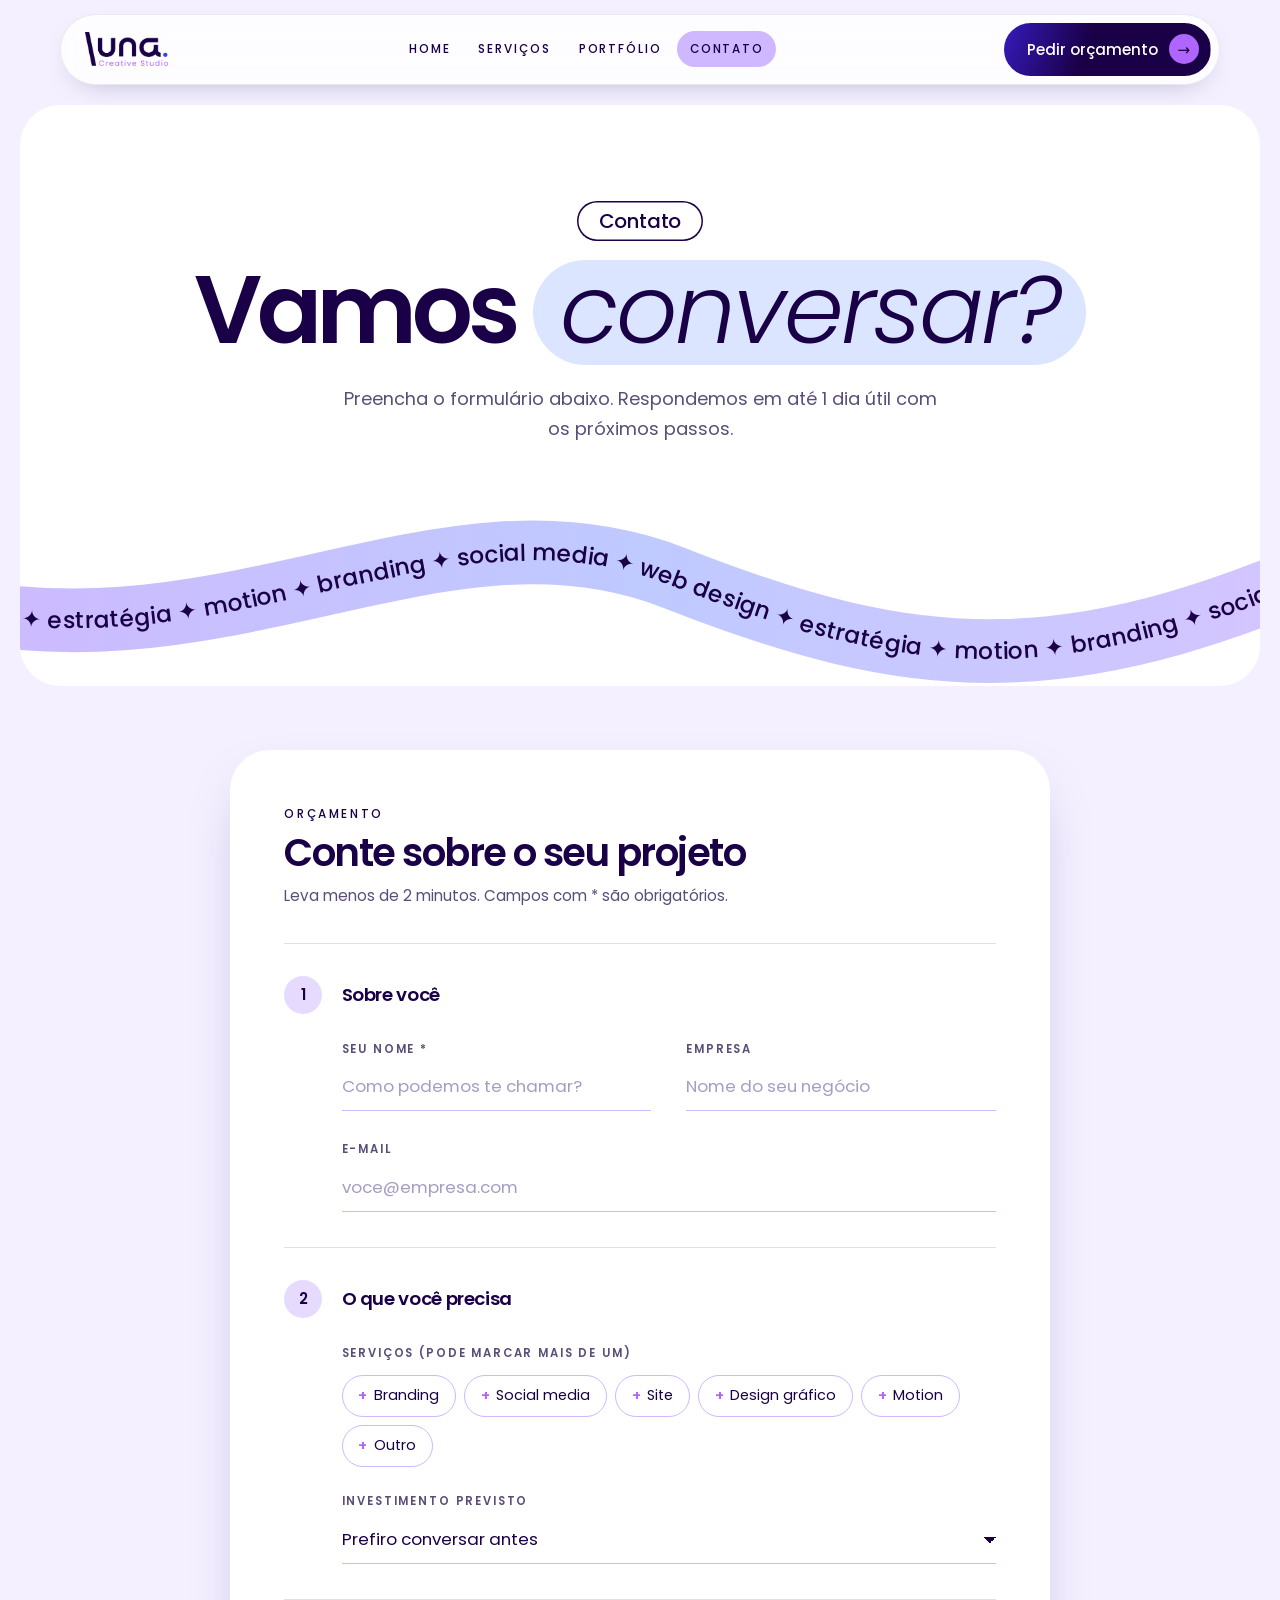
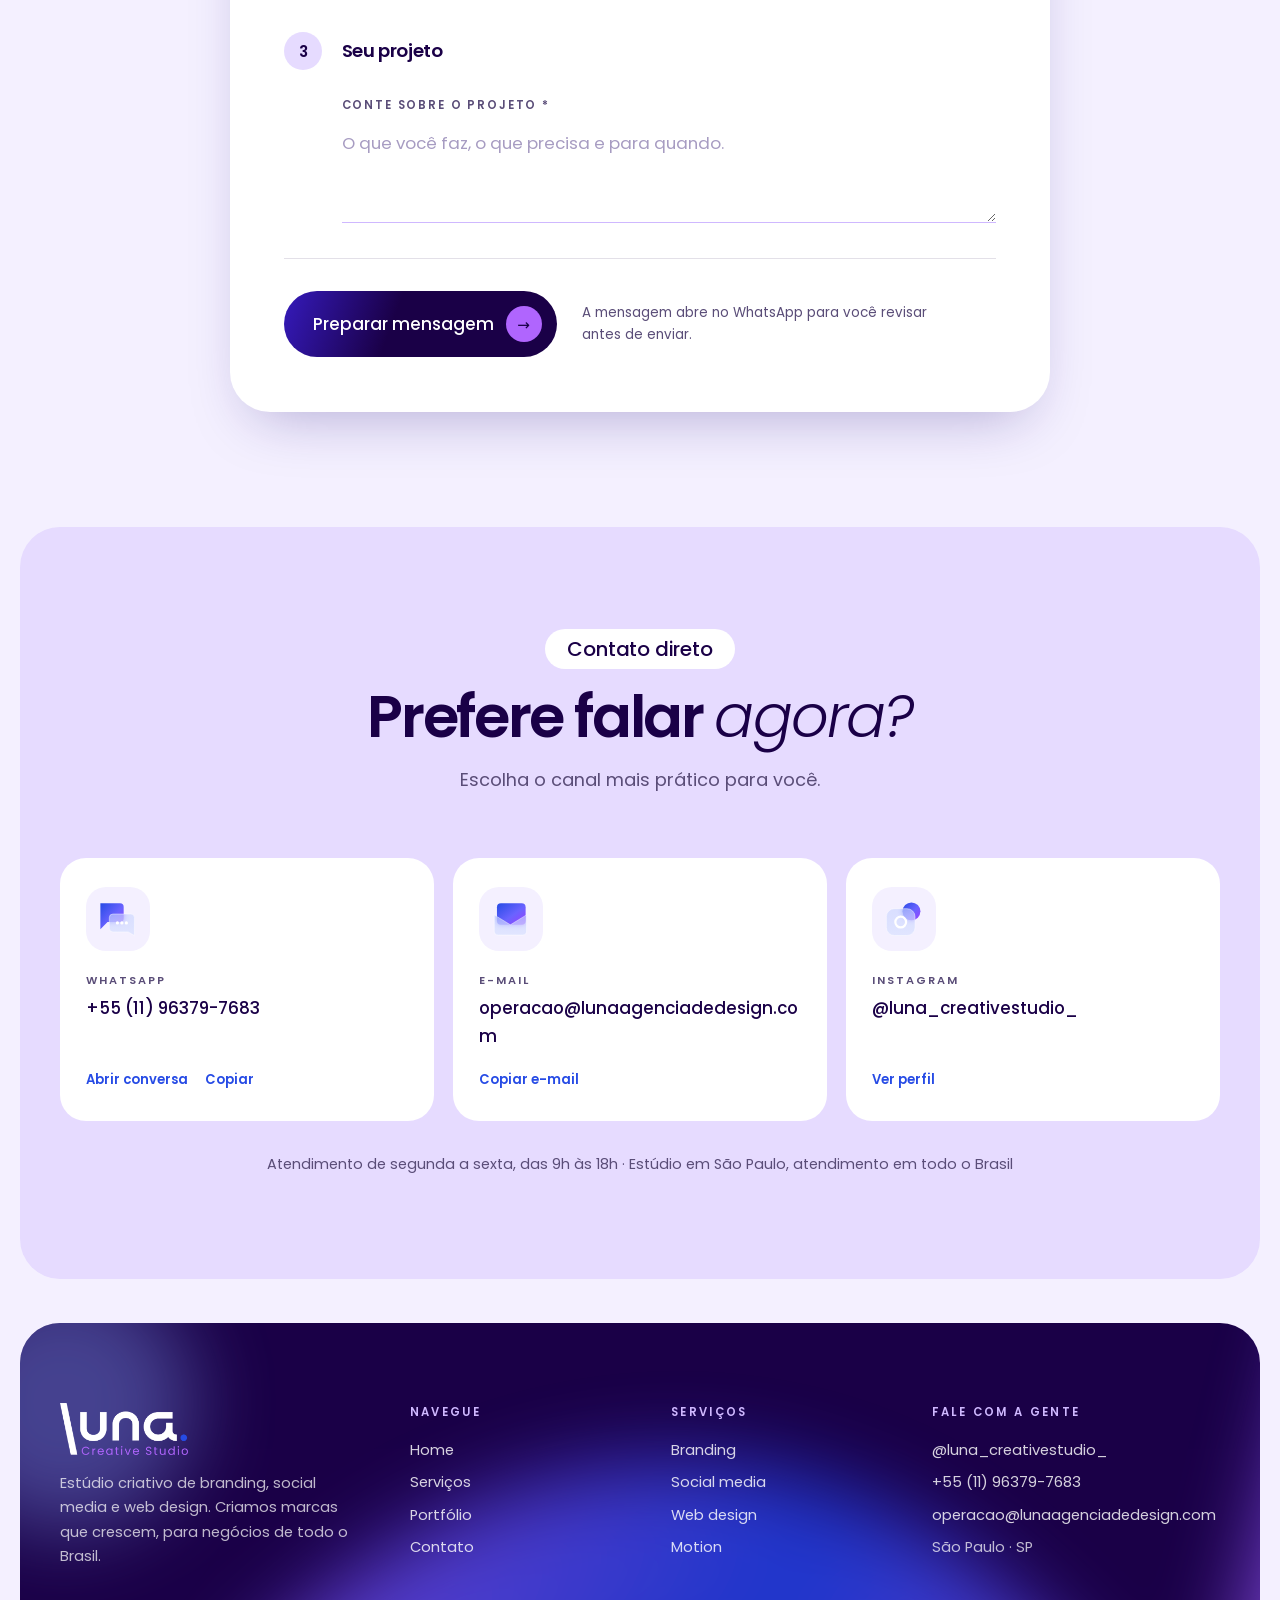
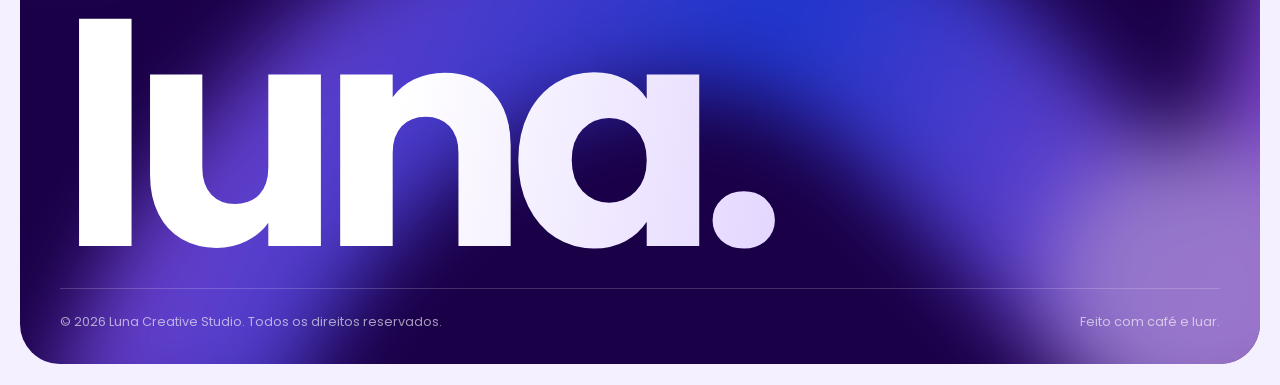
==== commit 1a4abbdd: "Ajusta texto do rodapé Co-Authored-By: Claude Opus 5.5 <noreply@anthropic.com> Claude-Session: https" ====
--- a/contato.html
+++ b/contato.html
@@ -158,7 +158,7 @@
     <div class="footer__grid">
       <div class="footer__brand">
         <img src="assets/logo-luna-branco.png" alt="Luna Creative Studio" width="955" height="389" loading="lazy">
-        <p>Estúdio criativo de branding, social media e web design. Criamos marcas com brilho próprio para negócios de todo o Brasil.</p>
+        <p>Estúdio criativo de branding, social media e web design. Criamos marcas que crescem, para negócios de todo o Brasil.</p>
       </div>
       <div>
         <p class="footer__title">Navegue</p>
